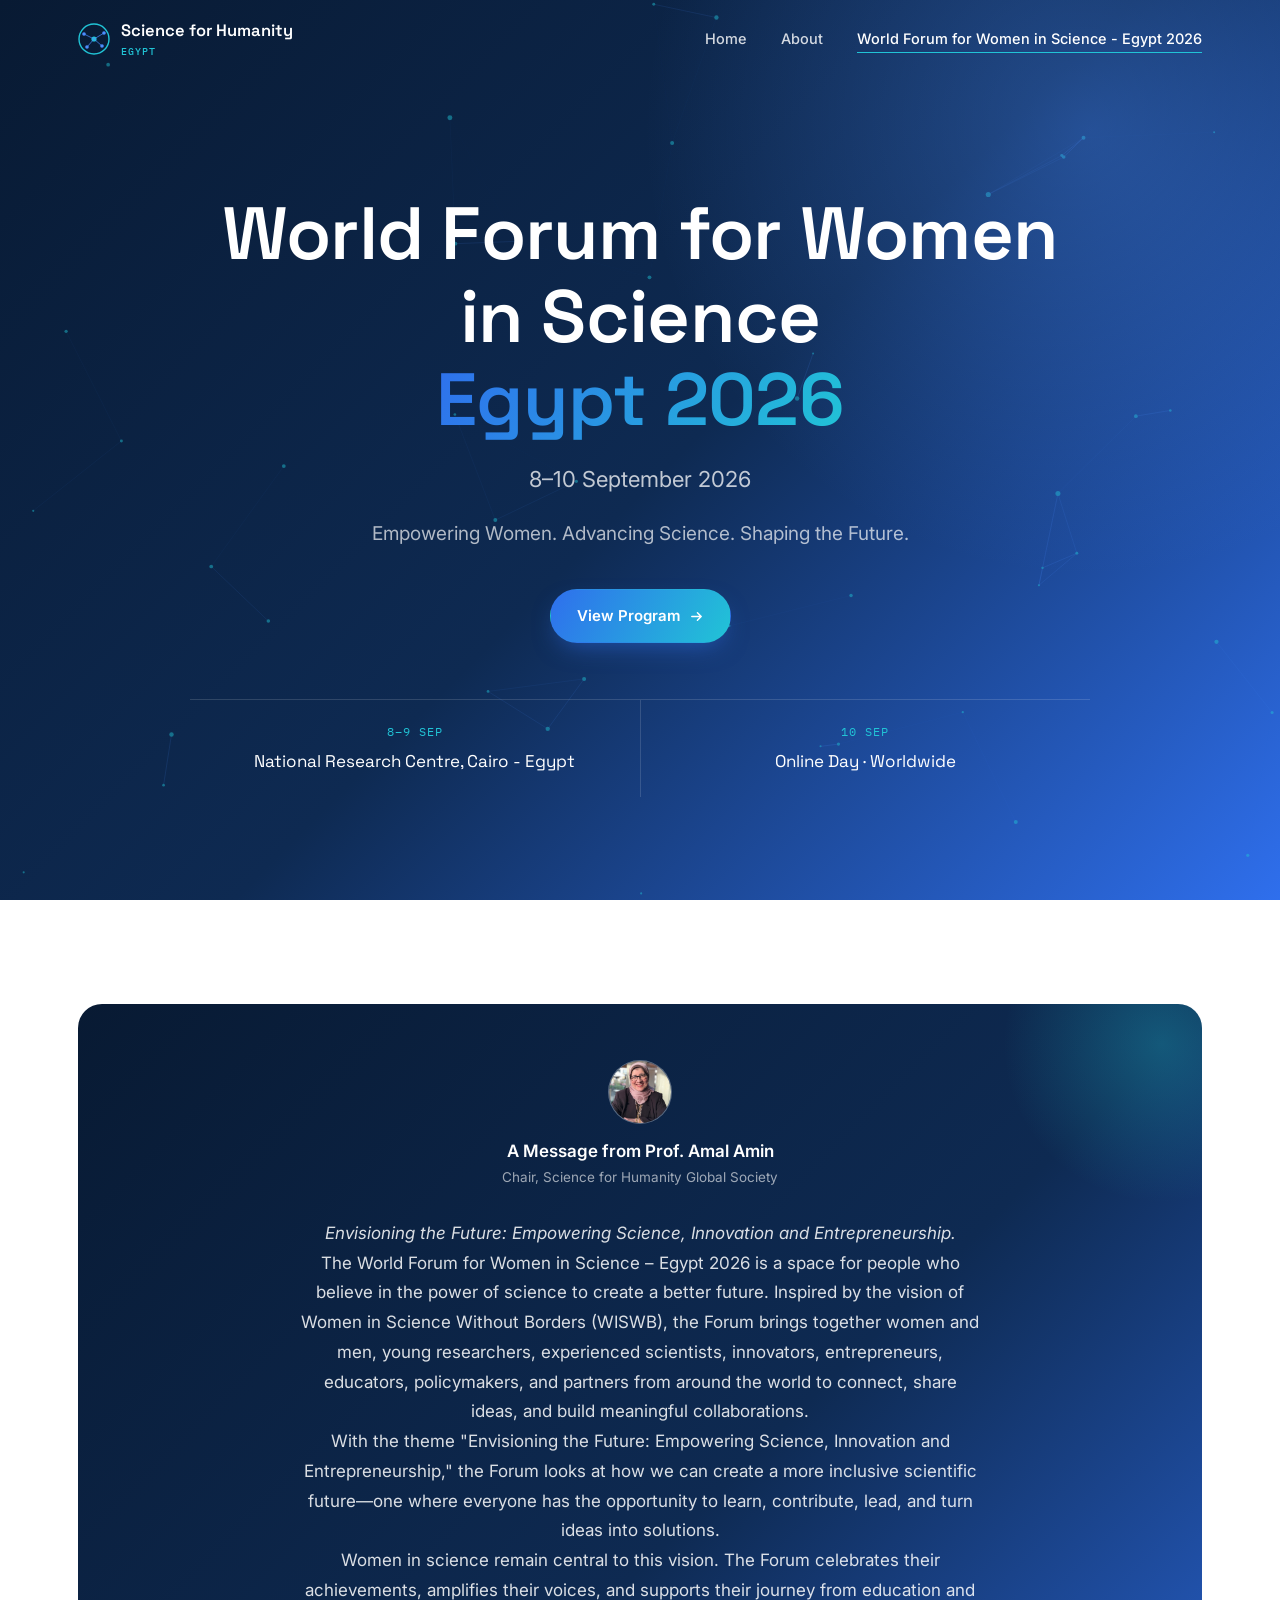
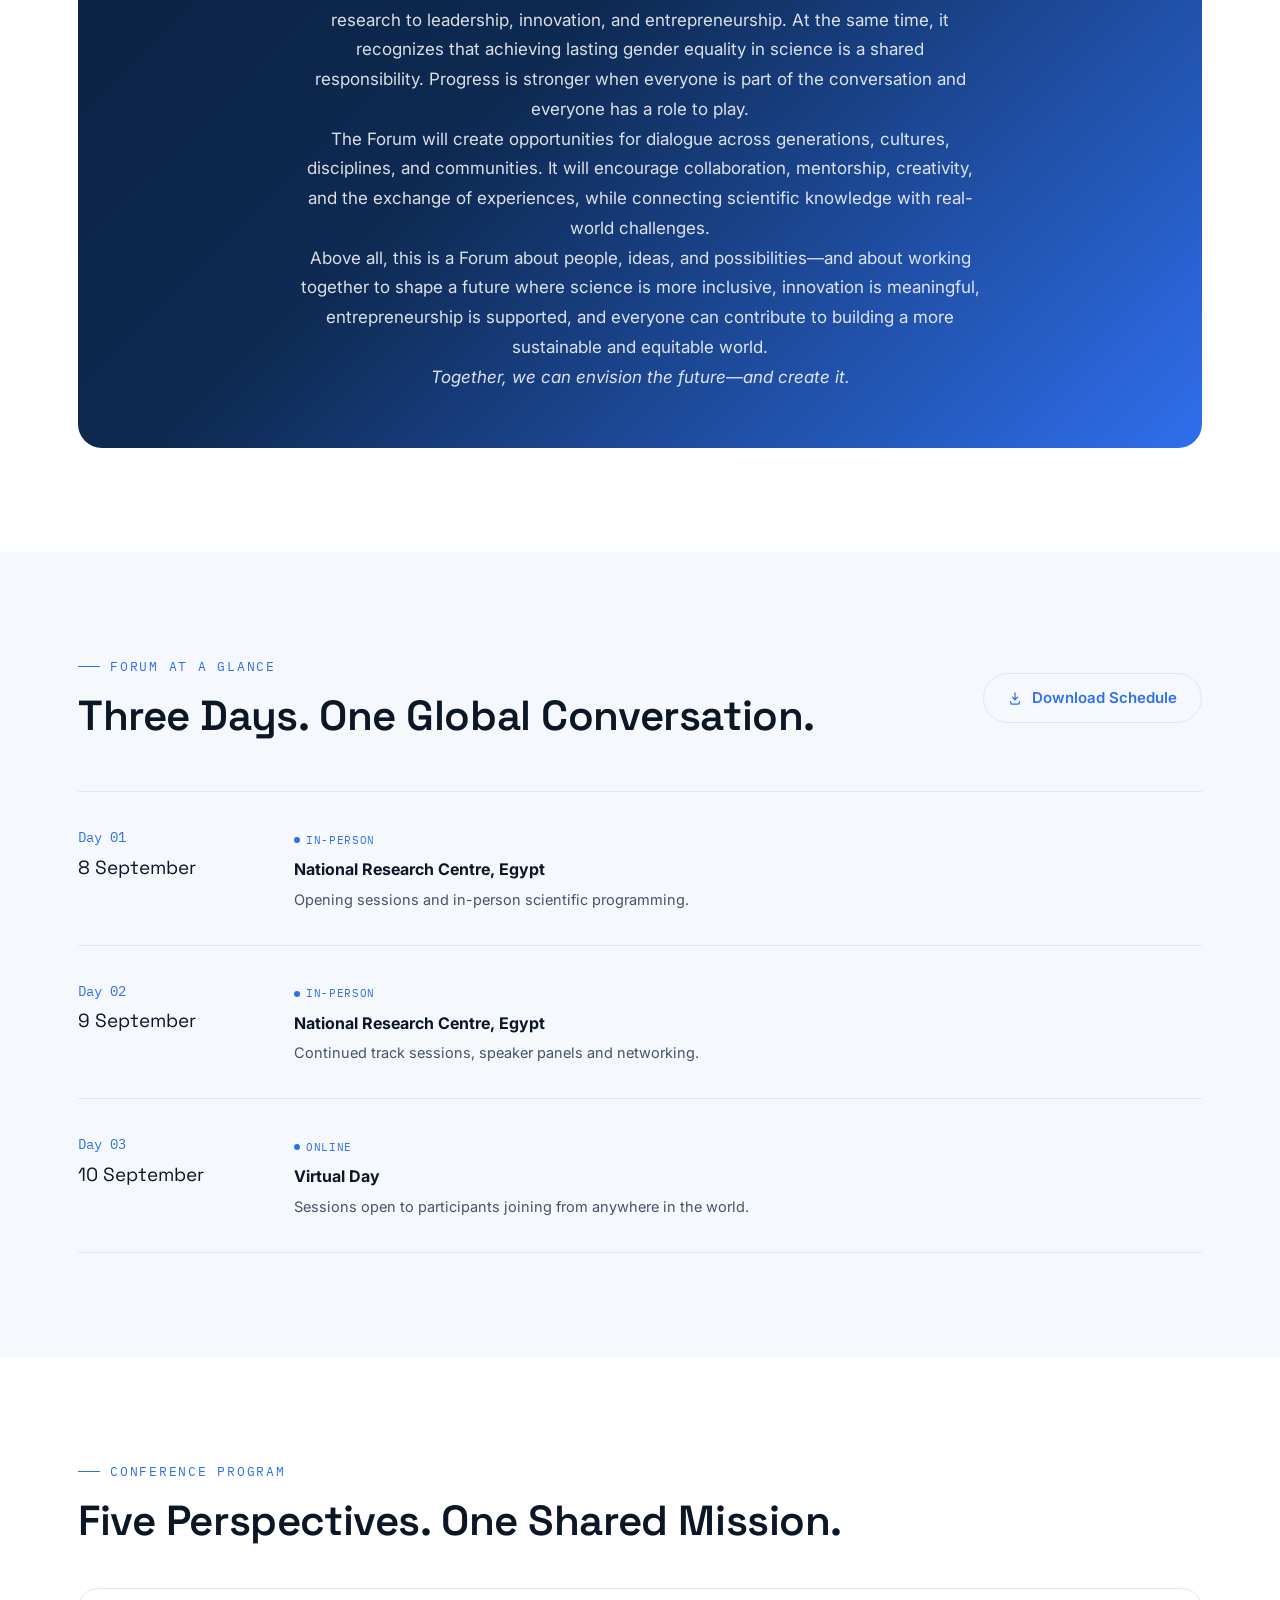
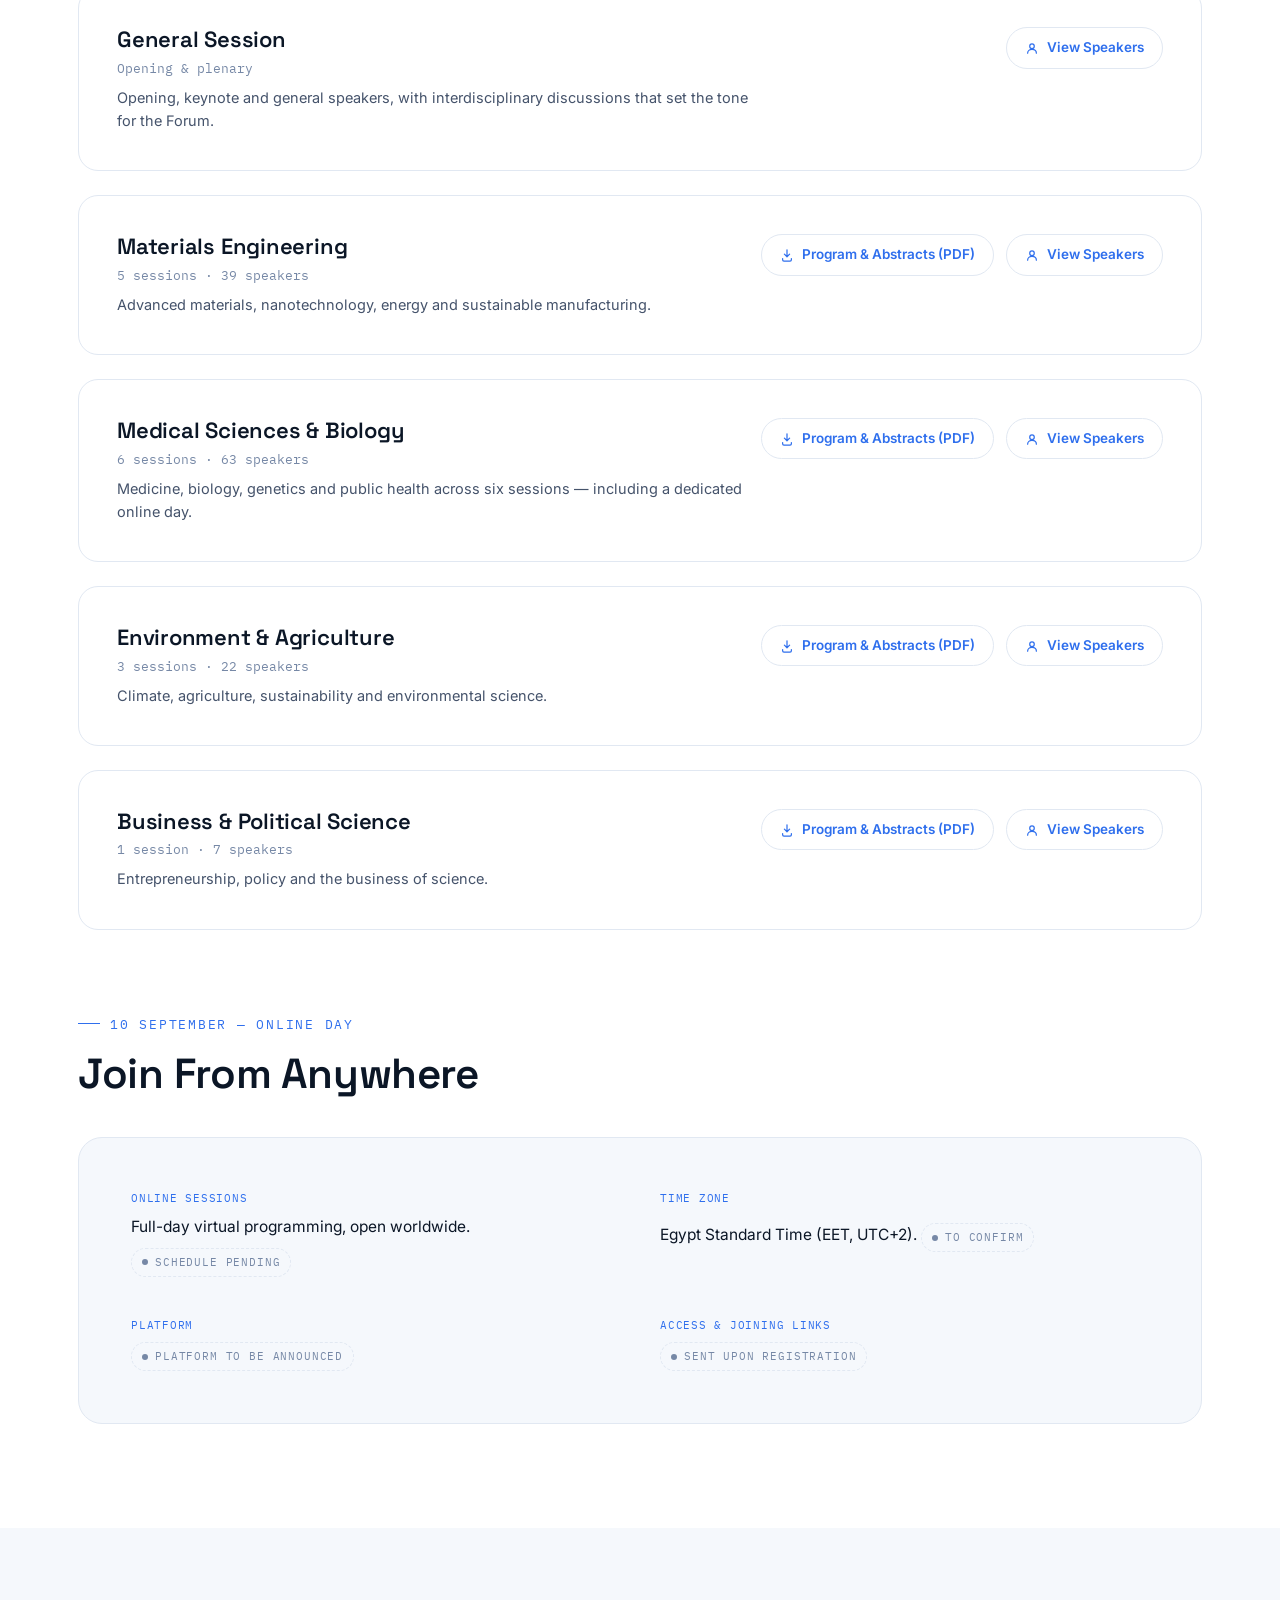
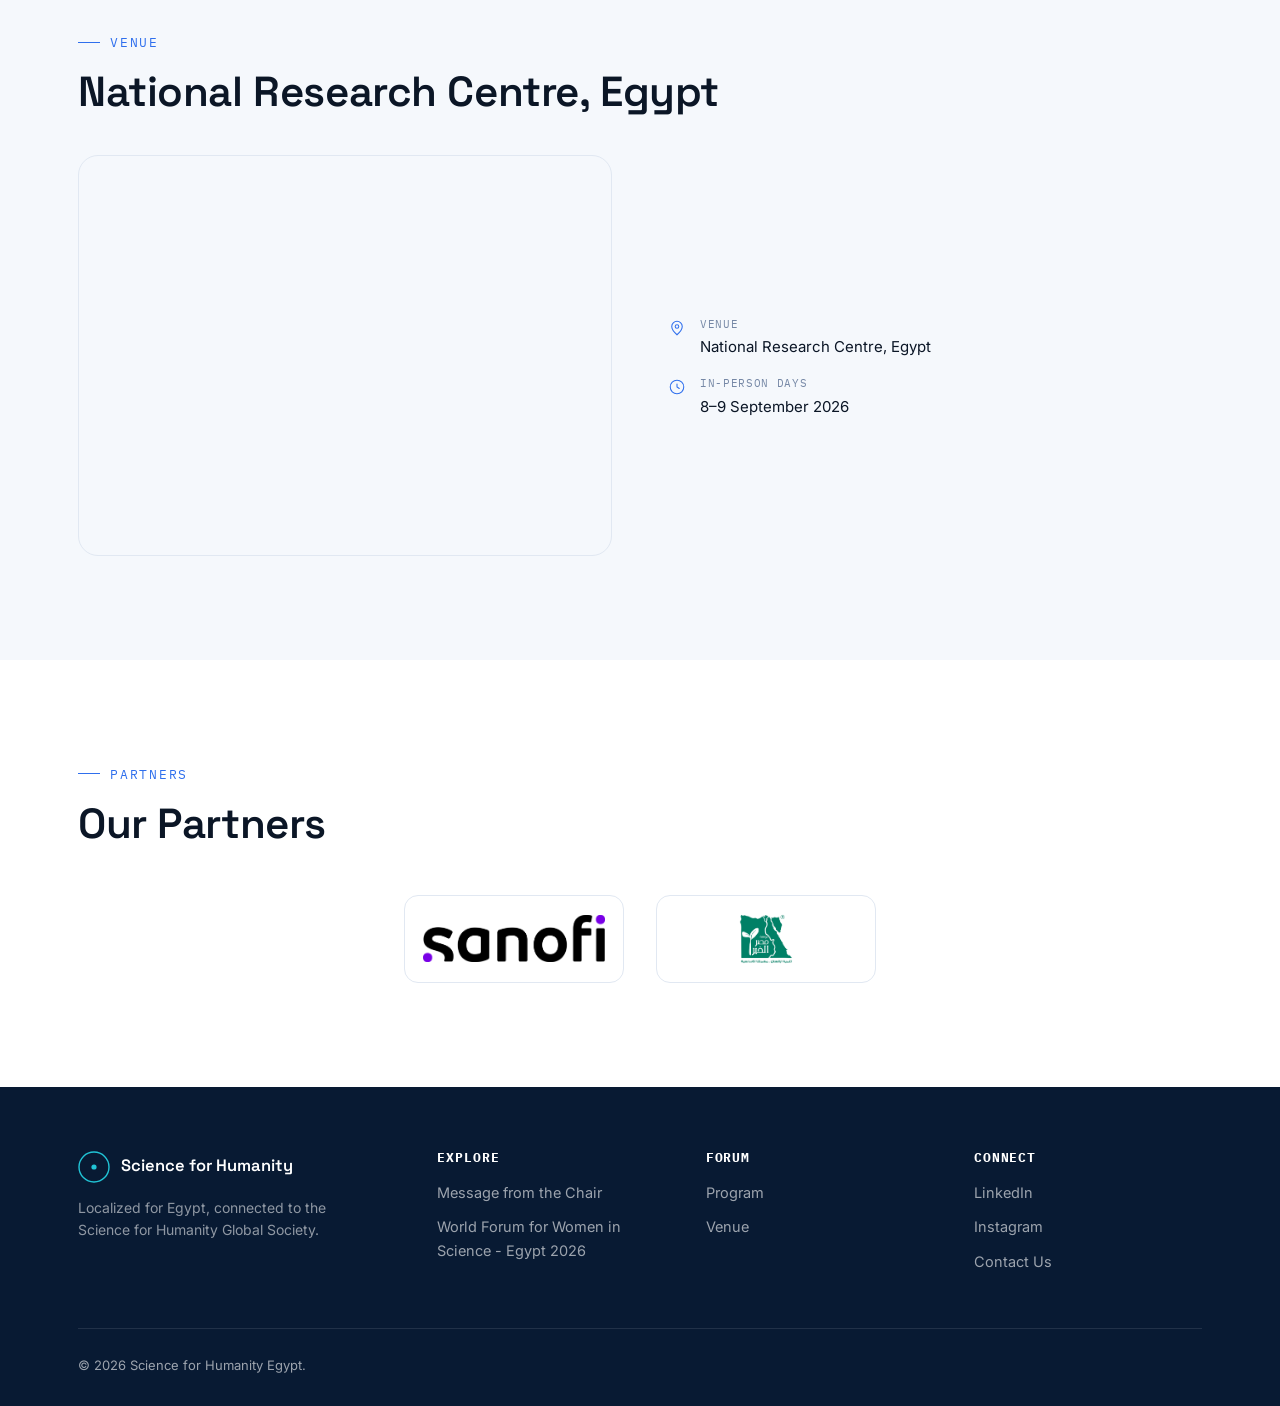
==== forum.html @ c213f049 "Initial commit" ====
<!DOCTYPE html>
<html lang="en">
<head>
<meta charset="UTF-8">
<meta name="viewport" content="width=device-width, initial-scale=1.0">
<title>World Forum for Women in Science  — Egypt 2026 | Science for Humanity</title>
<meta name="description" content="World Forum for Women in Science  — Egypt. Envisioning the Future: Empowering Science, Innovation and Entrepreneurship. 8–10 September 2026, National Research Centre, Egypt.">
<link rel="preconnect" href="https://fonts.googleapis.com">
<link rel="preconnect" href="https://fonts.gstatic.com" crossorigin>
<link href="https://fonts.googleapis.com/css2?family=Space+Grotesk:wght@500;600;700&family=Inter:wght@400;500;600;700&family=IBM+Plex+Mono:wght@400;500&display=swap" rel="stylesheet">
<link rel="stylesheet" href="styles.css">
</head>
<body>

<!-- ============ NAV ============ -->
<nav class="site-nav">
  <div class="wrap">
    <a href="index.html" class="brand">
      <svg class="mark" viewBox="0 0 32 32" fill="none" xmlns="http://www.w3.org/2000/svg">
        <circle cx="16" cy="16" r="15" stroke="#21C4D6" stroke-width="1.4"/>
        <circle cx="16" cy="16" r="2.6" fill="#21C4D6"/>
        <circle cx="6" cy="11" r="1.8" fill="#4C8DFF"/>
        <circle cx="26" cy="10" r="1.8" fill="#4C8DFF"/>
        <circle cx="9" cy="24" r="1.8" fill="#4C8DFF"/>
        <circle cx="24" cy="23" r="1.8" fill="#4C8DFF"/>
        <path d="M16 16L6 11M16 16L26 10M16 16L9 24M16 16L24 23" stroke="#4C8DFF" stroke-width="1" opacity="0.7"/>
      </svg>
      <span>Science for Humanity<span class="sub">Egypt</span></span>
    </a>
    <ul class="nav-links">
      <li><a href="index.html">Home</a></li>
      <li><a href="index.html#message">About</a></li>
      <li><a href="forum.html" class="current">World Forum for Women in Science
        - Egypt 2026</a></li>
    </ul>
    <button class="nav-toggle" aria-label="Toggle menu"><span></span><span></span><span></span></button>
  </div>
</nav>

<!-- ============ FORUM HERO ============ -->
<header class="hero">
  <canvas id="network-canvas"></canvas>
  <div class="glow"></div>
  <div class="wrap hero-inner">
    <h1>World Forum for Women in Science</h1>
    <h1> <span class="accent"> Egypt 2026</span></h1>
    <div class="org"> 8–10 September 2026</div>
    <p class="tagline">Empowering Women. Advancing Science. Shaping the Future.</p>
    <div class="hero-actions">
      <a href="#program" class="btn btn-primary">View Program
        <svg viewBox="0 0 16 16" fill="none"><path d="M3 8h10M9 4l4 4-4 4" stroke="currentColor" stroke-width="1.6" stroke-linecap="round" stroke-linejoin="round"/></svg>
      </a>
    </div>
    <div class="hero-meta">
      <div class="cell"><div class="num">8–9 Sep</div><div class="val">National Research Centre, Cairo - Egypt</div></div>
      <div class="cell"><div class="num">10 Sep</div><div class="val">Online Day · Worldwide</div></div>
    </div>
  </div>
</header>

<!-- ============ MESSAGE FROM PROF. AMAL AMIN ============ -->
<section class="section-pad">
  <div class="wrap">
    <div class="message-panel reveal">
      <div class="message-head">
        <div class="portrait-sm"><img src="assets/leadership/amal-amin.jpg" alt="Prof. Amal Amin"></div>
        <div>
          <div class="name">A Message from Prof. Amal Amin</div>
          <div class="title">Chair, Science for Humanity Global Society</div>
        </div>
      </div>
      <div class="message-body">
        <p><em>Envisioning the Future: Empowering Science, Innovation and Entrepreneurship.</em></p>
        <p>The World Forum for Women in Science – Egypt 2026 is a space for people who believe in the power of science to create a better future. Inspired by the vision of Women in Science Without Borders (WISWB), the Forum brings together women and men, young researchers, experienced scientists, innovators, entrepreneurs, educators, policymakers, and partners from around the world to connect, share ideas, and build meaningful collaborations.</p>
        <p>With the theme "Envisioning the Future: Empowering Science, Innovation and Entrepreneurship," the Forum looks at how we can create a more inclusive scientific future—one where everyone has the opportunity to learn, contribute, lead, and turn ideas into solutions.</p>
        <p>Women in science remain central to this vision. The Forum celebrates their achievements, amplifies their voices, and supports their journey from education and research to leadership, innovation, and entrepreneurship. At the same time, it recognizes that achieving lasting gender equality in science is a shared responsibility. Progress is stronger when everyone is part of the conversation and everyone has a role to play.</p>
        <p>The Forum will create opportunities for dialogue across generations, cultures, disciplines, and communities. It will encourage collaboration, mentorship, creativity, and the exchange of experiences, while connecting scientific knowledge with real-world challenges.</p>
        <p>Above all, this is a Forum about people, ideas, and possibilities—and about working together to shape a future where science is more inclusive, innovation is meaningful, entrepreneurship is supported, and everyone can contribute to building a more sustainable and equitable world.</p>
        <p><em>Together, we can envision the future—and create it.</em></p>
      </div>
    </div>
  </div>
</section>

<!-- ============ FORUM AT A GLANCE ============ -->
<section class="section-pad" style="background:var(--paper);">
  <div class="wrap">
    <div style="display:flex; justify-content:space-between; align-items:center; gap:20px; flex-wrap:wrap;">
      <div>
        <div class="eyebrow reveal">Forum at a Glance</div>
        <h2 class="h2 reveal glance-heading">Three Days. One Global Conversation.</h2>
      </div>
      <a class="pdf-btn reveal" href="assets/programs/world-forum-schedule.pdf" target="_blank" rel="noopener" style="font-size:15px; padding:12px 24px; gap:10px;">
        <svg viewBox="0 0 16 16" fill="none" width="18" height="18"><path d="M8 2v8m0 0L5 7m3 3l3-3M3 12v1.5A1.5 1.5 0 0 0 4.5 15h7a1.5 1.5 0 0 0 1.5-1.5V12" stroke="currentColor" stroke-width="1.4" stroke-linecap="round" stroke-linejoin="round"/></svg>
        Download Schedule
      </a>
    </div>
    <div class="timeline">
      <div class="tl-row reveal">
        <div class="tl-date">Day 01<span>8 September</span></div>
        <div class="tl-body"><div class="tl-mode">In-Person</div><b>National Research Centre, Egypt</b>Opening sessions and in-person scientific programming.</div>
      </div>
      <div class="tl-row reveal">
        <div class="tl-date">Day 02<span>9 September</span></div>
        <div class="tl-body"><div class="tl-mode">In-Person</div><b>National Research Centre, Egypt</b>Continued track sessions, speaker panels and networking.</div>
      </div>
      <div class="tl-row reveal">
        <div class="tl-date">Day 03<span>10 September</span></div>
        <div class="tl-body"><div class="tl-mode">Online</div><b>Virtual Day</b>Sessions open to participants joining from anywhere in the world.</div>
      </div>
    </div>
  </div>
</section>

<!-- ============ CONFERENCE PROGRAM ============ -->
<section id="program" class="section-pad" style="padding-bottom:20px;">
  <div class="wrap">
    <div class="eyebrow reveal">Conference Program</div>
    <h2 class="h2 reveal glance-heading">Five Perspectives. One Shared Mission.</h2>
   
    <div class="track-count-line" style="margin-top:18px; font-family:var(--font-mono); font-size:13px; color:var(--slate-soft); letter-spacing:.05em; text-transform:uppercase;"></div>

    <div class="track-block reveal" id="general-session" style="margin-top:44px;">
      <div class="track-block-head">
        <div>
          <h3>General Session</h3>
          <div class="count">Opening &amp; plenary</div>
        </div>
        <div class="track-block-actions">
          <a class="pdf-btn" href="assets/programs/general-session-speakers.pdf" target="_blank" rel="noopener">
            <svg viewBox="0 0 16 16" fill="none"><circle cx="8" cy="6" r="2.6" stroke="currentColor" stroke-width="1.4"/><path d="M3 14c0-2.8 2.2-4.5 5-4.5s5 1.7 5 4.5" stroke="currentColor" stroke-width="1.4" stroke-linecap="round"/></svg>
            View Speakers
          </a>
        </div>
      </div>
      <p class="track-block-desc">Opening, keynote and general speakers, with interdisciplinary discussions that set the tone for the Forum.</p>
    </div>

    <div id="program-tracks" style="margin-top:24px;"></div>
  </div>
</section>

<!-- ============ ONLINE DAY ============ -->
<section class="section-pad" style="padding-top:40px;">
  <div class="wrap">
    <div class="eyebrow reveal">10 September — Online Day</div>
    <h2 class="h2 reveal" style="margin-bottom:40px;">Join From Anywhere</h2>
    <div class="online-panel reveal">
      <div class="online-item"><div class="l">Online Sessions</div><div class="v">Full-day virtual programming, open worldwide. <span class="badge-pending" style="margin-top:8px;">Schedule pending</span></div></div>
      <div class="online-item"><div class="l">Time Zone</div><div class="v">Egypt Standard Time (EET, UTC+2). <span class="badge-pending" style="margin-top:8px;">To confirm</span></div></div>
      <div class="online-item"><div class="l">Platform</div><div class="v"><span class="badge-pending">Platform to be announced</span></div></div>
      <div class="online-item"><div class="l">Access &amp; Joining Links</div><div class="v"><span class="badge-pending">Sent upon registration</span></div></div>
    </div>
  </div>
</section>

<!-- ============ VENUE ============ -->
<section id="venue" class="section-pad" style="background:var(--paper);">
  <div class="wrap">
    <div class="eyebrow reveal">Venue</div>
    <h2 class="h2 reveal" style="margin-bottom:40px;">National Research Centre, Egypt</h2>
    <div class="venue-grid">
      <div class="venue-map reveal">
        <iframe src="https://www.google.com/maps?q=National+Research+Centre+Egypt&output=embed" loading="lazy" allowfullscreen></iframe>
      </div>
      <div class="reveal">
        <div class="venue-list">
          <div class="item">
            <svg viewBox="0 0 24 24" fill="none"><path d="M12 21s-7-6.2-7-11a7 7 0 1 1 14 0c0 4.8-7 11-7 11Z" stroke="currentColor" stroke-width="1.4"/><circle cx="12" cy="10" r="2.4" stroke="currentColor" stroke-width="1.4"/></svg>
            <div><div class="l">Venue</div><div class="v">National Research Centre, Egypt</div></div>
          </div>
          
          <div class="item">
            <svg viewBox="0 0 24 24" fill="none"><path d="M12 8v4l3 2" stroke="currentColor" stroke-width="1.4" stroke-linecap="round"/><circle cx="12" cy="12" r="9" stroke="currentColor" stroke-width="1.4"/></svg>
            <div><div class="l">In-Person Days</div><div class="v">8–9 September 2026</div></div>
          </div>
        </div>
      </div>
    </div>
  </div>
</section>

<!-- ============ PARTNERS ============ -->
<section class="section-pad">
  <div class="wrap">
    <div class="eyebrow reveal">Partners</div>
    <h2 class="h2 reveal">Our Partners</h2>
    <div class="partners-row">
      <div class="partner-slot has-logo reveal"><img src="assets/partners/sanofi.png" alt="Sanofi"></div>
      <div class="partner-slot has-logo reveal"><img src="assets/partners/misr-el-kheir.png" alt="Misr El Kheir Foundation"></div>
    </div>
  </div>
</section>

<!-- ============ FOOTER ============ -->
<footer>
  <div class="wrap">
    <div class="footer-grid">
      <div class="footer-brand">
        <div class="brand"><svg class="mark" viewBox="0 0 32 32" fill="none"><circle cx="16" cy="16" r="15" stroke="#21C4D6" stroke-width="1.4"/><circle cx="16" cy="16" r="2.6" fill="#21C4D6"/></svg>Science for Humanity</div>
        <p>Localized for Egypt, connected to the Science for Humanity Global Society.</p>
      </div>
      <div>
        <h4>Explore</h4>
        <a href="index.html#message">Message from the Chair</a>
        <a href="forum.html">World Forum for Women in Science - Egypt 2026</a>
      </div>
      <div>
        <h4>Forum</h4>
        <a href="forum.html#program">Program</a>
        <a href="forum.html#venue">Venue</a>
      </div>
      <div>
        <h4>Connect</h4>
        <a href="#">LinkedIn</a>
        <a href="#">Instagram</a>
        <a href="#">Contact Us</a>
      </div>
    </div>
    <div class="footer-bottom">
      <span>© 2026 Science for Humanity Egypt.</span>
      
    </div>
  </div>
</footer>

<script src="program-data.js"></script>
<script src="script.js"></script>
<script>
  const trackOrder = ['materials','medbio','environment','business'];
  const trackDesc = {
    materials: 'Advanced materials, nanotechnology, energy and sustainable manufacturing.',
    medbio: 'Medicine, biology, genetics and public health across six sessions — including a dedicated online day.',
    environment: 'Climate, agriculture, sustainability and environmental science.',
    business: 'Entrepreneurship, policy and the business of science.',
  };

  // TODO: replace with the real per-track speaker PDF once supplied.
  const SPEAKERS_PDF_MAP = {
    materials: 'assets/programs/materials-engineering-speakers.pdf',
    medbio: 'assets/programs/medical-sciences-biology-speakers.pdf',
    environment: 'assets/programs/environment-agriculture-speakers.pdf',
    business: 'assets/programs/business-political-science-speakers.pdf',
  };

  // ---- Conference Program: real sessions grouped by track ----
  const programWrap = document.getElementById('program-tracks');
  programWrap.innerHTML = trackOrder.map(key => {
    const t = PROGRAM_DATA[key];
    const speakersPdf = SPEAKERS_PDF_MAP[key];
    return `
      <div class="track-block reveal" id="${key}">
        <div class="track-block-head">
          <div>
            <h3>${t.label}</h3>
            <div class="count">${t.sessions.length} session${t.sessions.length>1?'s':''} · ${TOTAL_SPEAKERS[key]} speakers</div>
          </div>
          <div class="track-block-actions">
            <a class="pdf-btn" href="${PDF_MAP[key]}" target="_blank" rel="noopener">
              <svg viewBox="0 0 16 16" fill="none"><path d="M8 2v8m0 0L5 7m3 3l3-3M3 12v1.5A1.5 1.5 0 0 0 4.5 15h7a1.5 1.5 0 0 0 1.5-1.5V12" stroke="currentColor" stroke-width="1.4" stroke-linecap="round" stroke-linejoin="round"/></svg>
              Program &amp; Abstracts (PDF)
            </a>
            <a class="pdf-btn${speakersPdf ? '' : ' btn-disabled'}" ${speakersPdf ? `href="${speakersPdf}" target="_blank" rel="noopener"` : 'aria-disabled="true"'}>
              <svg viewBox="0 0 16 16" fill="none"><circle cx="8" cy="6" r="2.6" stroke="currentColor" stroke-width="1.4"/><path d="M3 14c0-2.8 2.2-4.5 5-4.5s5 1.7 5 4.5" stroke="currentColor" stroke-width="1.4" stroke-linecap="round"/></svg>
              View Speakers
            </a>
          </div>
        </div>
        <p class="track-block-desc">${trackDesc[key]}</p>
      </div>`;
  }).join('');

  // ---- Re-run reveal observer on dynamically injected content ----
  // script.js already observed the .reveal elements present at initial load;
  // program tracks and speaker cards are injected after that, so they need
  // to be picked up here or they stay invisible (opacity:0 forever).
  const lateReveals = document.querySelectorAll('.reveal:not(.in)');
  if('IntersectionObserver' in window){
    const io2 = new IntersectionObserver((entries) => {
      entries.forEach(e => {
        if(e.isIntersecting){ e.target.classList.add('in'); io2.unobserve(e.target); }
      });
    }, { threshold:0.12, rootMargin:'0px 0px -40px 0px' });
    lateReveals.forEach(el => io2.observe(el));
  }else{
    lateReveals.forEach(el => el.classList.add('in'));
  }
</script>
</body>
</html>
---- styles.css ----
/* ============================================================
   Science for Humanity — Egypt
   Design tokens
   ============================================================ */
:root{
  --navy-deep:   #081A33;
  --navy:        #0E2A52;
  --navy-soft:   #163a6b;
  --blue:        #2F6FED;
  --blue-bright: #4C8DFF;
  --cyan:        #21C4D6;
  --ink:         #0B1626;
  --slate:       #45536B;
  --slate-soft:  #7688A6;
  --line:        #E1E8F2;
  --paper:       #F5F8FC;
  --white:       #FFFFFF;

  --grad-deep: linear-gradient(135deg, var(--navy-deep) 0%, var(--navy) 52%, var(--blue) 100%);
  --grad-bright: linear-gradient(120deg, var(--blue) 0%, var(--cyan) 100%);

  --font-display: 'Space Grotesk', 'Segoe UI', sans-serif;
  --font-body: 'Inter', 'Segoe UI', sans-serif;
  --font-mono: 'IBM Plex Mono', 'Courier New', monospace;

  --container: 1180px;
  --radius: 14px;
  --radius-sm: 8px;
}

*,*::before,*::after{ box-sizing:border-box; }
html{ scroll-behavior:smooth; }
body{
  margin:0;
  font-family:var(--font-body);
  color:var(--ink);
  background:var(--white);
  -webkit-font-smoothing:antialiased;
  line-height:1.6;
}
img{ max-width:100%; display:block; }
a{ color:inherit; text-decoration:none; }
h1,h2,h3,h4{ font-family:var(--font-display); margin:0; line-height:1.12; letter-spacing:-0.01em; }
p{ margin:0; }
ul{ margin:0; padding:0; list-style:none; }
button{ font-family:inherit; cursor:pointer; }

.wrap{ max-width:var(--container); margin:0 auto; padding:0 28px; }
@media(max-width:640px){ .wrap{ padding:0 20px; } }

.eyebrow{
  font-family:var(--font-mono);
  font-size:12.5px;
  letter-spacing:0.14em;
  text-transform:uppercase;
  color:var(--blue);
  display:flex;
  align-items:center;
  gap:10px;
  margin-bottom:16px;
}
.eyebrow::before{
  content:"";
  width:22px; height:1px;
  background:var(--blue);
  display:inline-block;
}
.eyebrow.on-dark{ color:var(--cyan); }
.eyebrow.on-dark::before{ background:var(--cyan); }

section{ position:relative; }
.section-pad{ padding:104px 0; }
@media(max-width:780px){ .section-pad{ padding:72px 0; } }
.glance-heading{ white-space:nowrap; max-width:none; }
@media(max-width:640px){ .glance-heading{ white-space:normal; max-width:520px; } }

.h2{ font-size:clamp(28px,3.6vw,42px); font-weight:600; color:var(--ink); max-width:720px; }
.h2.center{ margin:0 auto; text-align:center; }
.lede{ font-size:18px; color:var(--slate); max-width:620px; margin-top:18px; }
.lede.center{ margin-left:auto; margin-right:auto; text-align:center; }

/* ---------- buttons ---------- */
.btn{
  display:inline-flex; align-items:center; gap:9px;
  padding:14px 26px;
  border-radius:100px;
  font-weight:600;
  font-size:15px;
  border:1px solid transparent;
  transition:transform .18s ease, box-shadow .18s ease, background .18s ease, color .18s ease, border-color .18s ease;
  white-space:nowrap;
}
.btn svg{ width:15px; height:15px; transition:transform .18s ease; }
.btn:hover svg{ transform:translateX(3px); }
.btn:hover{ transform:translateY(-2px); }

.btn-primary{ background:var(--grad-bright); color:var(--white); box-shadow:0 10px 24px -8px rgba(47,111,237,.55); }
.btn-primary:hover{ box-shadow:0 14px 30px -8px rgba(47,111,237,.7); }

.btn-ghost-dark{ background:rgba(255,255,255,.08); color:var(--white); border-color:rgba(255,255,255,.35); backdrop-filter:blur(6px); }
.btn-ghost-dark:hover{ background:rgba(255,255,255,.16); border-color:rgba(255,255,255,.6); }

.btn-outline{ background:transparent; color:var(--navy); border-color:var(--line); }
.btn-outline:hover{ background:var(--paper); border-color:var(--blue); color:var(--blue); }

.btn-link{ padding:0; border-radius:0; font-weight:600; color:var(--blue); border:0; }
.btn-link::after{ content:"→"; margin-left:7px; transition:margin .18s ease; display:inline-block; }
.btn-link:hover::after{ margin-left:12px; }
.btn-link.on-dark{ color:var(--cyan); }

.btn-disabled{ background:var(--paper); color:var(--slate-soft); border-color:var(--line); cursor:not-allowed; }

/* ---------- pending / editorial badge ---------- */
.badge-pending{
  display:inline-flex; align-items:center; gap:7px;
  font-family:var(--font-mono);
  font-size:10.5px; letter-spacing:.08em; text-transform:uppercase;
  color:var(--slate-soft);
  background:var(--paper);
  border:1px dashed var(--line);
  padding:5px 10px;
  border-radius:100px;
}
.badge-pending::before{ content:""; width:6px; height:6px; border-radius:50%; background:var(--slate-soft); }

/* ============================================================
   NAV
   ============================================================ */
.site-nav{
  position:fixed; top:0; left:0; right:0; z-index:100;
  padding:18px 0;
  transition:background .3s ease, padding .3s ease, box-shadow .3s ease, border-color .3s ease;
  border-bottom:1px solid transparent;
}
.site-nav.solid{
  background:rgba(8,26,51,.86);
  backdrop-filter:blur(14px);
  padding:13px 0;
  border-bottom-color:rgba(255,255,255,.08);
}
.site-nav .wrap{ display:flex; align-items:center; justify-content:space-between; gap:24px; }
.brand{ display:flex; align-items:center; gap:11px; font-family:var(--font-display); color:var(--white); font-weight:600; font-size:16.5px; }
.brand .mark{ width:32px; height:32px; flex:none; }
.brand .sub{ display:block; font-family:var(--font-mono); font-size:10px; letter-spacing:.1em; text-transform:uppercase; color:var(--cyan); font-weight:500; }

.nav-links{ display:flex; align-items:center; gap:34px; }
.nav-links a{
  color:rgba(255,255,255,.82); font-size:14.5px; font-weight:500;
  position:relative; padding:4px 0;
}
.nav-links a::after{ content:""; position:absolute; left:0; bottom:-2px; width:0; height:1.5px; background:var(--cyan); transition:width .2s ease; }
.nav-links a:hover{ color:var(--white); }
.nav-links a:hover::after{ width:100%; }
.nav-links a.current{ color:var(--white); }
.nav-links a.current::after{ width:100%; }

.nav-cta{ display:flex; align-items:center; gap:16px; }
.nav-cta .btn{ padding:11px 22px; font-size:13.5px; }
.nav-toggle{ display:none; background:none; border:0; padding:6px; }
.nav-toggle span{ display:block; width:22px; height:2px; background:var(--white); margin:5px 0; border-radius:2px; }

@media(max-width:920px){
  .nav-links{
    position:fixed; inset:64px 0 0 0; background:var(--navy-deep);
    flex-direction:column; justify-content:flex-start; align-items:flex-start;
    padding:36px 28px; gap:22px; transform:translateX(100%); transition:transform .3s ease;
  }
  .nav-links.open{ transform:translateX(0); }
  .nav-links a{ font-size:19px; }
  .nav-cta{ display:none; }
  .nav-toggle{ display:block; }
}

/* ============================================================
   HERO (network canvas)
   ============================================================ */
.hero{
  position:relative;
  min-height:100vh;
  display:flex; align-items:center;
  background:var(--grad-deep);
  overflow:hidden;
  padding-top:110px;
  color:var(--white);
}
.hero canvas{ position:absolute; inset:0; width:100%; height:100%; opacity:.55; }
.hero .glow{
  position:absolute; width:900px; height:900px; border-radius:50%;
  background:radial-gradient(circle, rgba(76,141,255,.35), transparent 70%);
  top:-320px; right:-260px; pointer-events:none;
}
.hero-inner{ position:relative; z-index:2; padding:70px 0 90px; text-align:center; display:flex; flex-direction:column; align-items:center; }
.hero-kicker{
  font-family:var(--font-mono); font-size:13px; letter-spacing:.16em; text-transform:uppercase;
  color:var(--cyan); margin-bottom:22px; display:flex; align-items:center; justify-content:center; gap:10px;
}
.hero-kicker::before{ content:""; width:8px; height:8px; border-radius:50%; background:var(--cyan); box-shadow:0 0 0 5px rgba(33,196,214,.2); }
.hero h1{
  font-size:clamp(40px,6.4vw,74px);
  font-weight:600;
  max-width:900px;
}
.hero h1 .accent{
  background:var(--grad-bright);
  -webkit-background-clip:text; background-clip:text; color:transparent;
}
.hero .org{ font-size:clamp(17px,2vw,22px); color:rgba(255,255,255,.75); margin-top:20px; font-weight:400; }
.hero .slogan{ font-size:clamp(14px,1.3vw,16px); color:var(--accent,#21C4D6); margin-top:8px; font-weight:600; letter-spacing:.03em; text-transform:uppercase; }
.hero p.tagline{ font-size:clamp(16px,1.6vw,19px); color:rgba(255,255,255,.68); max-width:560px; margin-top:22px; }
.hero-actions{ display:flex; gap:16px; margin-top:40px; flex-wrap:wrap; justify-content:center; }

.hero-meta{
  position:relative; z-index:2;
  display:flex; gap:0; border-top:1px solid rgba(255,255,255,.14);
  flex-wrap:wrap; justify-content:center; text-align:center;
  margin-top:56px; width:100%; max-width:900px;
}
.hero-meta .cell{ flex:1; min-width:180px; padding:22px 20px; border-right:1px solid rgba(255,255,255,.14); }
.hero-meta .cell:last-child{ border-right:0; }
.hero-meta .cell .num{ font-family:var(--font-mono); font-size:12px; color:var(--cyan); letter-spacing:.08em; text-transform:uppercase; }
.hero-meta .cell .val{ font-family:var(--font-display); font-size:17px; margin-top:6px; color:var(--white); }

/* ============================================================
   WHO WE ARE / TEXT SECTIONS
   ============================================================ */
.split{ display:grid; grid-template-columns:0.85fr 1.15fr; gap:64px; align-items:start; }
@media(max-width:900px){ .split{ grid-template-columns:1fr; gap:36px; } }

.prose{ color:var(--slate); font-size:16.5px; }
.prose p{ margin-bottom:18px; }
.prose p:last-child{ margin-bottom:0; }
.prose strong{ color:var(--ink); }

.pull-quote{
  font-family:var(--font-display);
  font-size:22px;
  color:var(--navy);
  border-left:3px solid var(--blue);
  padding-left:22px;
  margin:26px 0;
  font-weight:500;
}

/* ============================================================
   GLOBAL CONNECTION
   ============================================================ */
.connection{
  background:var(--navy-deep);
  color:var(--white);
  overflow:hidden;
}
.connection-grid{ display:grid; grid-template-columns:1fr 1fr; gap:60px; align-items:center; }
@media(max-width:900px){ .connection-grid{ grid-template-columns:1fr; } }
.connection h2{ color:var(--white); }
.connection .lede-dark{ color:rgba(255,255,255,.65); font-size:17px; margin-top:18px; max-width:480px; }
.slogan-line{
  margin-top:32px;
  font-family:var(--font-mono);
  font-size:14px; letter-spacing:.08em; text-transform:uppercase; color:var(--cyan);
}
.slogan-line span{ display:block; font-family:var(--font-display); text-transform:none; letter-spacing:0; color:var(--white); font-size:22px; margin-top:6px; }

.globe-wrap{ position:relative; }
.globe-wrap svg{ width:100%; height:auto; }

/* ============================================================
   LEADERSHIP
   ============================================================ */
.leader-card{
  display:grid; grid-template-columns:280px 1fr; gap:52px; align-items:start;
  background:var(--paper);
  border:1px solid var(--line);
  border-radius:24px;
  padding:52px;
}
@media(max-width:800px){ .leader-card{ grid-template-columns:1fr; padding:32px; gap:28px; } }
.portrait{
  width:100%; aspect-ratio:1/1; border-radius:20px;
  background:var(--grad-deep);
  display:flex; align-items:center; justify-content:center;
  position:relative; overflow:hidden;
}
.portrait .initials{ font-family:var(--font-display); font-size:64px; color:rgba(255,255,255,.92); font-weight:600; z-index:2; }
.portrait img{ width:100%; height:100%; object-fit:cover; position:relative; z-index:1; }
.portrait::after{ content:""; position:absolute; inset:0; background:
  radial-gradient(circle at 30% 20%, rgba(33,196,214,.45), transparent 55%);
  z-index:2; pointer-events:none; opacity:.35;
}
.leader-name{ font-size:28px; font-weight:600; color:var(--ink); }
.leader-title{ color:var(--blue); font-weight:600; margin-top:6px; font-size:15px; }
.leader-loc{ color:var(--slate-soft); font-size:13.5px; font-family:var(--font-mono); letter-spacing:.05em; text-transform:uppercase; margin-top:4px; }
.leader-bio{ color:var(--slate); margin-top:20px; font-size:15.5px; }
.leader-quote{ font-family:var(--font-display); font-size:19px; color:var(--navy); margin-top:22px; line-height:1.4; }
.leader-quote::before{ content:"“"; color:var(--blue); }
.leader-quote::after{ content:"”"; color:var(--blue); }

/* ---- official message panel ---- */
.message-panel{
  background:var(--grad-deep);
  border-radius:24px;
  padding:56px;
  color:var(--white);
  position:relative;
  overflow:hidden;
}
@media(max-width:700px){ .message-panel{ padding:34px 26px; } }
.message-panel::before{
  content:""; position:absolute; top:-120px; right:-120px; width:320px; height:320px; border-radius:50%;
  background:radial-gradient(circle, rgba(33,196,214,.3), transparent 70%);
}
.message-head{ display:flex; flex-direction:column; align-items:center; gap:14px; margin-bottom:30px; position:relative; z-index:2; text-align:center; }
.message-head .portrait-sm{
  width:64px; height:64px; border-radius:50%; background:rgba(255,255,255,.1);
  display:flex; align-items:center; justify-content:center; font-family:var(--font-display); font-weight:600; font-size:22px;
  border:1px solid rgba(255,255,255,.25);
  overflow:hidden;
}
.message-head .portrait-sm img{ width:100%; height:100%; object-fit:cover; }
.message-head .name{ font-weight:600; font-size:17px; }
.message-head .title{ color:rgba(255,255,255,.6); font-size:13.5px; margin-top:2px; }
.message-body{ font-size:17px; line-height:1.75; color:rgba(255,255,255,.85); position:relative; z-index:2; max-width:680px; margin:0 auto; text-align:center; }
.message-body .placeholder-note{ color:rgba(255,255,255,.5); font-style:italic; font-size:14.5px; }

/* ============================================================
   FEATURED EVENT / FORUM HERO BAND
   ============================================================ */
.event-band{
  background:var(--white);
  border:1px solid var(--line);
  border-radius:24px;
  padding:0;
  overflow:hidden;
  display:grid; grid-template-columns:1.1fr 0.9fr;
}
@media(max-width:860px){ .event-band{ grid-template-columns:1fr; } }
.event-band .info{ padding:56px; }
@media(max-width:700px){ .event-band .info{ padding:34px 26px; } }
.event-dates{
  background:var(--grad-deep); color:var(--white); padding:56px 44px;
  display:flex; flex-direction:column; justify-content:center; gap:26px;
}
.date-row{ display:flex; gap:16px; align-items:flex-start; }
.date-row .d{ font-family:var(--font-mono); font-size:13px; color:var(--cyan); min-width:104px; letter-spacing:.03em; }
.date-row .t{ font-size:15px; color:rgba(255,255,255,.85); }
.date-row .t b{ display:block; color:var(--white); font-size:15.5px; margin-bottom:2px; }
.event-actions{ display:flex; gap:14px; margin-top:30px; flex-wrap:wrap; }

/* ============================================================
   TRACK CARDS
   ============================================================ */
.tracks-grid{ display:grid; grid-template-columns:repeat(5,1fr); gap:18px; margin-top:52px; }
@media(max-width:980px){ .tracks-grid{ grid-template-columns:repeat(2,1fr); } }
@media(max-width:560px){ .tracks-grid{ grid-template-columns:1fr; } }
.track-card{
  border:1px solid var(--line); border-radius:18px; padding:28px 22px;
  transition:border-color .2s ease, transform .2s ease, box-shadow .2s ease;
  display:flex; flex-direction:column; gap:34px; min-height:200px;
}
.track-card:hover{ border-color:var(--blue); transform:translateY(-4px); box-shadow:0 20px 34px -20px rgba(15,42,82,.3); }
.track-card .tag{ font-family:var(--font-mono); font-size:11px; color:var(--blue); letter-spacing:.08em; }
.track-card h3{ font-size:17.5px; font-weight:600; color:var(--ink); }
.track-card .go{ margin-top:auto; font-size:13.5px; font-weight:600; color:var(--blue); }
.track-card .go::after{ content:"→"; margin-left:6px; }
.track-card p.desc{ color:var(--slate); font-size:14px; margin-top:-20px; }

/* ============================================================
   SPEAKERS
   ============================================================ */
.speakers-grid{ display:grid; grid-template-columns:repeat(4,1fr); gap:22px; margin-top:52px; }
@media(max-width:980px){ .speakers-grid{ grid-template-columns:repeat(2,1fr); } }
@media(max-width:560px){ .speakers-grid{ grid-template-columns:1fr; } }
.speaker-card{
  border:1px solid var(--line); border-radius:18px; overflow:hidden;
  transition:transform .2s ease, box-shadow .2s ease;
}
.speaker-card:hover{ transform:translateY(-4px); box-shadow:0 20px 34px -20px rgba(15,42,82,.3); }
.speaker-photo{
  aspect-ratio:4/5; background:linear-gradient(150deg,var(--navy) 0%, var(--navy-soft) 60%, var(--blue) 130%);
  display:flex; align-items:center; justify-content:center; position:relative;
}
.speaker-photo svg{ width:46px; height:46px; opacity:.55; }
.speaker-photo .pending-chip{ position:absolute; top:12px; right:12px; }
.speaker-body{ padding:18px 18px 22px; }
.speaker-body .sname{ font-weight:600; font-size:15.5px; color:var(--ink); }
.speaker-body .srole{ font-size:13px; color:var(--slate); margin-top:5px; }
.speaker-body .sorg{ font-size:12.5px; color:var(--slate-soft); margin-top:2px; }
.speaker-body .stag{ display:inline-block; margin-top:12px; font-family:var(--font-mono); font-size:10.5px; letter-spacing:.06em; text-transform:uppercase; color:var(--blue); background:rgba(47,111,237,.08); padding:4px 9px; border-radius:100px; }

.section-cta{ text-align:center; margin-top:52px; }
.speaker-track-heading{ font-size:20px; font-weight:600; color:var(--ink); margin-bottom:24px; }
.speaker-body{ display:flex; flex-direction:column; gap:12px; }
.speaker-learn-btn{ align-self:flex-start; font-size:12.5px; padding:8px 16px; margin-top:4px; }

/* ---------- real speaker photo (object-fit cover) ---------- */
.speaker-photo.has-photo{ background:var(--paper); }
.speaker-photo.has-photo img{ width:100%; height:100%; object-fit:cover; object-position:top center; }
.speaker-body .schair{ display:inline-block; margin-top:12px; margin-right:6px; font-family:var(--font-mono); font-size:10px; letter-spacing:.06em; text-transform:uppercase; color:var(--slate-soft); background:var(--paper); padding:3px 8px; border-radius:100px; border:1px solid var(--line); }

/* ---------- track program block (real sessions) ---------- */
.track-block{ border:1px solid var(--line); border-radius:20px; padding:38px; margin-bottom:24px; }
@media(max-width:700px){ .track-block{ padding:26px 20px; } }
.track-block-head{ display:flex; justify-content:space-between; align-items:flex-start; gap:20px; flex-wrap:wrap; margin-bottom:8px; }
.track-block-head h3{ font-size:22px; font-weight:600; color:var(--ink); }
.track-block-head .count{ font-family:var(--font-mono); font-size:12.5px; color:var(--slate-soft); margin-top:6px; }
.track-block-desc{ color:var(--slate); font-size:14.5px; max-width:640px; margin-top:6px; }
.session-rows{ margin-top:26px; display:flex; flex-direction:column; gap:0; }
.session-row{ display:grid; grid-template-columns:140px 1fr auto; gap:22px; align-items:center; padding:18px 0; border-top:1px solid var(--line); }
@media(max-width:680px){ .session-row{ grid-template-columns:1fr; gap:8px; } }
.track-block-actions{ display:flex; gap:12px; flex-wrap:wrap; }
.track-block-actions .pdf-btn.btn-disabled{ pointer-events:none; opacity:.55; }
.session-row .swhen{ font-family:var(--font-mono); font-size:12px; color:var(--blue); }
.session-row .schairwrap{ display:flex; align-items:center; gap:12px; }
.session-row .savatar{ width:42px; height:42px; border-radius:50%; overflow:hidden; flex:none; background:var(--paper); border:1px solid var(--line); }
.session-row .savatar img{ width:100%; height:100%; object-fit:cover; object-position:top center; }
.session-row .sname{ font-size:14.5px; font-weight:600; color:var(--ink); }
.session-row .saffil{ font-size:12.5px; color:var(--slate-soft); margin-top:2px; }
.session-row .slabel{ font-family:var(--font-mono); font-size:11px; color:var(--slate-soft); text-transform:uppercase; letter-spacing:.05em; }

.pdf-btn{
  display:inline-flex; align-items:center; gap:8px;
  font-size:13.5px; font-weight:600; color:var(--blue);
  border:1px solid var(--line); border-radius:100px; padding:9px 18px;
  transition:border-color .18s ease, background .18s ease;
}
.pdf-btn:hover{ border-color:var(--blue); background:rgba(47,111,237,.06); }
.pdf-btn svg{ width:14px; height:14px; }

/* ============================================================
   TIMELINE (forum at a glance / online day)
   ============================================================ */
.timeline{ margin-top:52px; border-top:1px solid var(--line); }
.tl-row{ display:grid; grid-template-columns:180px 1fr; gap:36px; padding:34px 0; border-bottom:1px solid var(--line); }
@media(max-width:640px){ .tl-row{ grid-template-columns:1fr; gap:10px; } }
.tl-row .tl-date{ font-family:var(--font-mono); font-size:14px; color:var(--blue); }
.tl-row .tl-date span{ display:block; font-family:var(--font-display); color:var(--ink); font-size:19px; margin-top:4px; }
.tl-row .tl-body b{ display:block; font-size:16px; color:var(--ink); margin-bottom:5px; }
.tl-row .tl-body{ color:var(--slate); font-size:14.5px; }
.tl-mode{ display:inline-flex; align-items:center; gap:6px; font-family:var(--font-mono); font-size:11px; text-transform:uppercase; letter-spacing:.06em; color:var(--cyan-dark, var(--blue)); margin-bottom:8px; }
.tl-mode::before{ content:""; width:6px; height:6px; border-radius:50%; background:currentColor; }

/* ============================================================
   PROGRAM SESSIONS (forum page)
   ============================================================ */
.program-list{ margin-top:52px; display:flex; flex-direction:column; gap:2px; }
.program-item{
  display:grid; grid-template-columns:64px 1fr; gap:28px;
  padding:34px 0; border-bottom:1px solid var(--line);
}
.program-item:first-child{ border-top:1px solid var(--line); }
@media(max-width:640px){ .program-item{ grid-template-columns:1fr; gap:10px; } }
.program-item .pnum{ font-family:var(--font-mono); color:var(--slate-soft); font-size:14px; }
.program-item h3{ font-size:20px; font-weight:600; color:var(--ink); }
.program-item p{ color:var(--slate); margin-top:10px; font-size:15px; max-width:640px; }

/* ============================================================
   VENUE / PARTNERS / ONLINE
   ============================================================ */
.venue-grid{ display:grid; grid-template-columns:1fr 1fr; gap:56px; align-items:center; }
@media(max-width:860px){ .venue-grid{ grid-template-columns:1fr; } }
.venue-map{ border-radius:20px; overflow:hidden; border:1px solid var(--line); aspect-ratio:4/3; }
.venue-map iframe{ width:100%; height:100%; border:0; filter:grayscale(.15); }
.venue-list{ margin-top:24px; display:flex; flex-direction:column; gap:16px; }
.venue-list .item{ display:flex; gap:14px; align-items:flex-start; }
.venue-list .item svg{ width:18px; height:18px; color:var(--blue); flex:none; margin-top:3px; }
.venue-list .item .l{ font-family:var(--font-mono); font-size:11px; text-transform:uppercase; letter-spacing:.06em; color:var(--slate-soft); }
.venue-list .item .v{ font-size:15px; color:var(--ink); margin-top:2px; }

.online-panel{
  background:var(--paper); border:1px solid var(--line); border-radius:24px; padding:52px;
  display:grid; grid-template-columns:1fr 1fr; gap:40px;
}
@media(max-width:700px){ .online-panel{ grid-template-columns:1fr; padding:32px 24px; } }
.online-item .l{ font-family:var(--font-mono); font-size:11px; text-transform:uppercase; letter-spacing:.07em; color:var(--blue); }
.online-item .v{ font-size:15.5px; color:var(--ink); margin-top:8px; }

.partners-row{
  margin-top:48px; display:flex; justify-content:center; align-items:center; gap:32px; flex-wrap:wrap;
}
.partner-slot{
  border:1px dashed var(--line); border-radius:14px; height:88px; width:220px;
  display:flex; align-items:center; justify-content:center;
  font-family:var(--font-mono); font-size:11px; color:var(--slate-soft); text-transform:uppercase; letter-spacing:.05em;
}
.partner-slot.has-logo{
  border:1px solid var(--line); background:var(--white); padding:14px 18px;
}
.partner-slot.has-logo img{ max-width:100%; max-height:100%; object-fit:contain; }

/* ============================================================
   REGISTRATION CTA
   ============================================================ */
.register-cta{
  background:var(--grad-deep); color:var(--white); border-radius:28px; padding:70px 56px;
  text-align:center; position:relative; overflow:hidden;
}
@media(max-width:700px){ .register-cta{ padding:48px 26px; } }
.register-cta::before{
  content:""; position:absolute; inset:0;
  background:radial-gradient(circle at 20% 20%, rgba(33,196,214,.28), transparent 55%), radial-gradient(circle at 85% 80%, rgba(76,141,255,.28), transparent 55%);
}
.register-cta > *{ position:relative; z-index:2; }
.register-cta h2{ color:var(--white); }
.register-cta .lede{ color:rgba(255,255,255,.68); }
.register-meta{ font-family:var(--font-mono); font-size:13px; color:var(--cyan); margin-top:18px; letter-spacing:.05em; }
.register-actions{ margin-top:34px; display:flex; gap:16px; justify-content:center; flex-wrap:wrap; }

/* ============================================================
   FOOTER
   ============================================================ */
footer{ background:var(--navy-deep); color:rgba(255,255,255,.6); padding:64px 0 30px; }
.footer-grid{ display:grid; grid-template-columns:1.4fr 1fr 1fr 1fr; gap:40px; padding-bottom:44px; border-bottom:1px solid rgba(255,255,255,.1); }
@media(max-width:780px){ .footer-grid{ grid-template-columns:1fr 1fr; } }
.footer-grid h4{ color:var(--white); font-size:13px; font-family:var(--font-mono); letter-spacing:.07em; text-transform:uppercase; margin-bottom:16px; }
.footer-grid a{ display:block; font-size:14.5px; color:rgba(255,255,255,.6); margin-bottom:11px; transition:color .15s ease; }
.footer-grid a:hover{ color:var(--cyan); }
.footer-brand p{ color:rgba(255,255,255,.55); font-size:14px; max-width:280px; margin-top:14px; }
.footer-bottom{ display:flex; justify-content:space-between; align-items:center; padding-top:26px; font-size:13px; flex-wrap:wrap; gap:12px; }

/* ============================================================
   REVEAL ANIMATION
   ============================================================ */
.reveal{ opacity:0; transform:translateY(22px); transition:opacity .7s ease, transform .7s ease; }
.reveal.in{ opacity:1; transform:translateY(0); }

@media (prefers-reduced-motion: reduce){
  html{ scroll-behavior:auto; }
  .reveal{ opacity:1; transform:none; transition:none; }
  .btn:hover{ transform:none; }
}
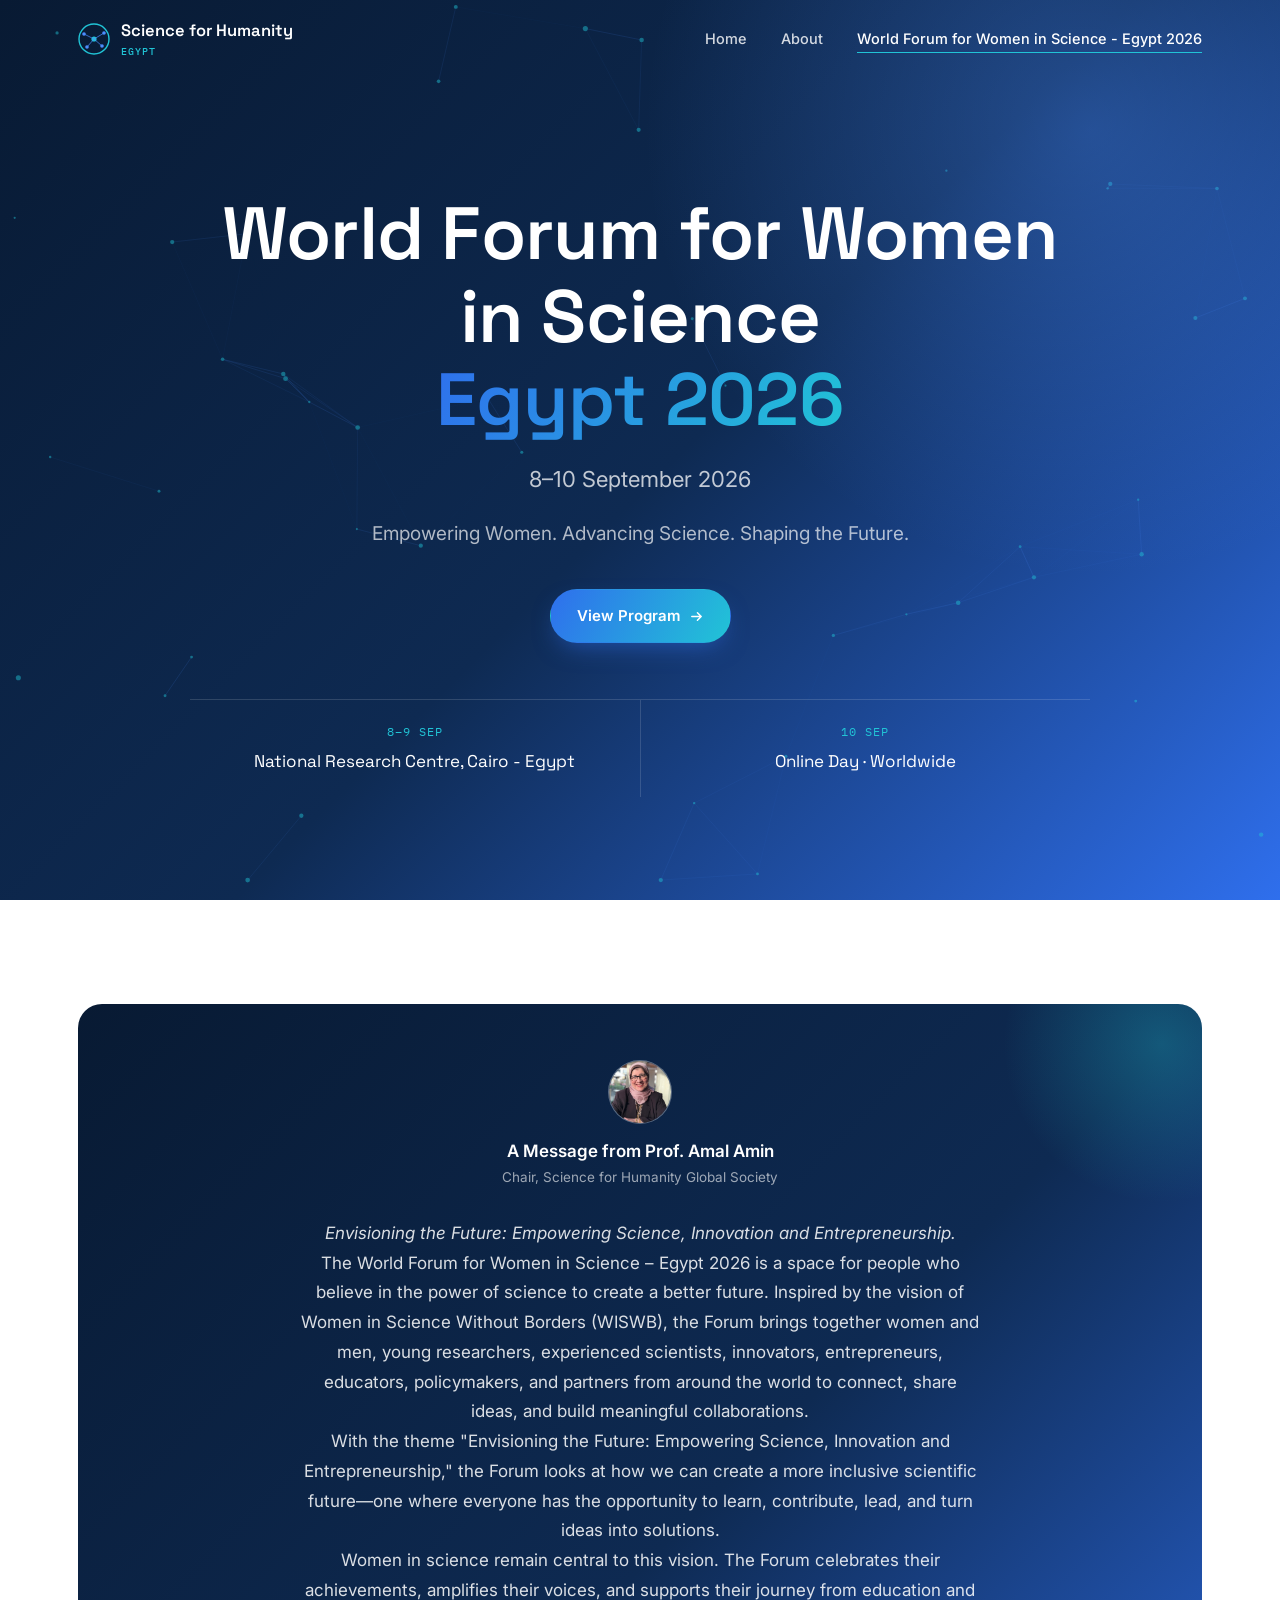
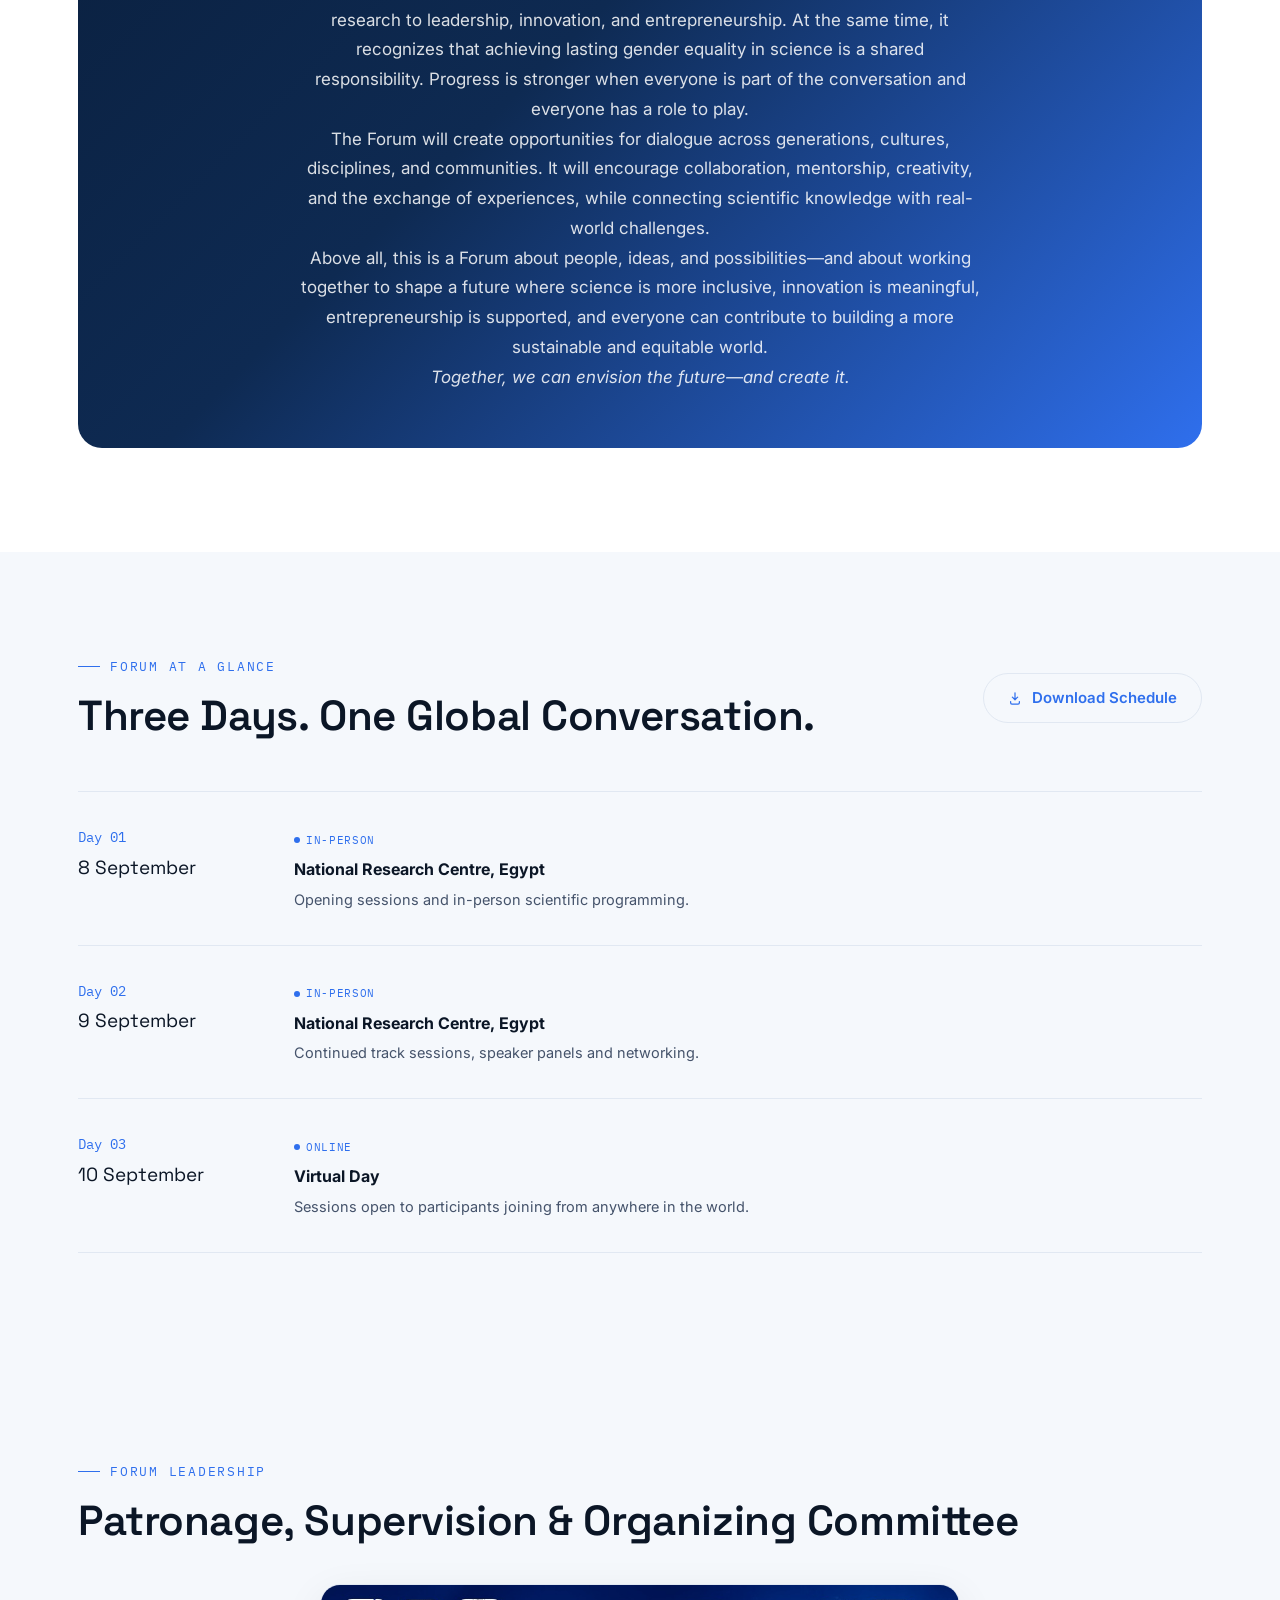
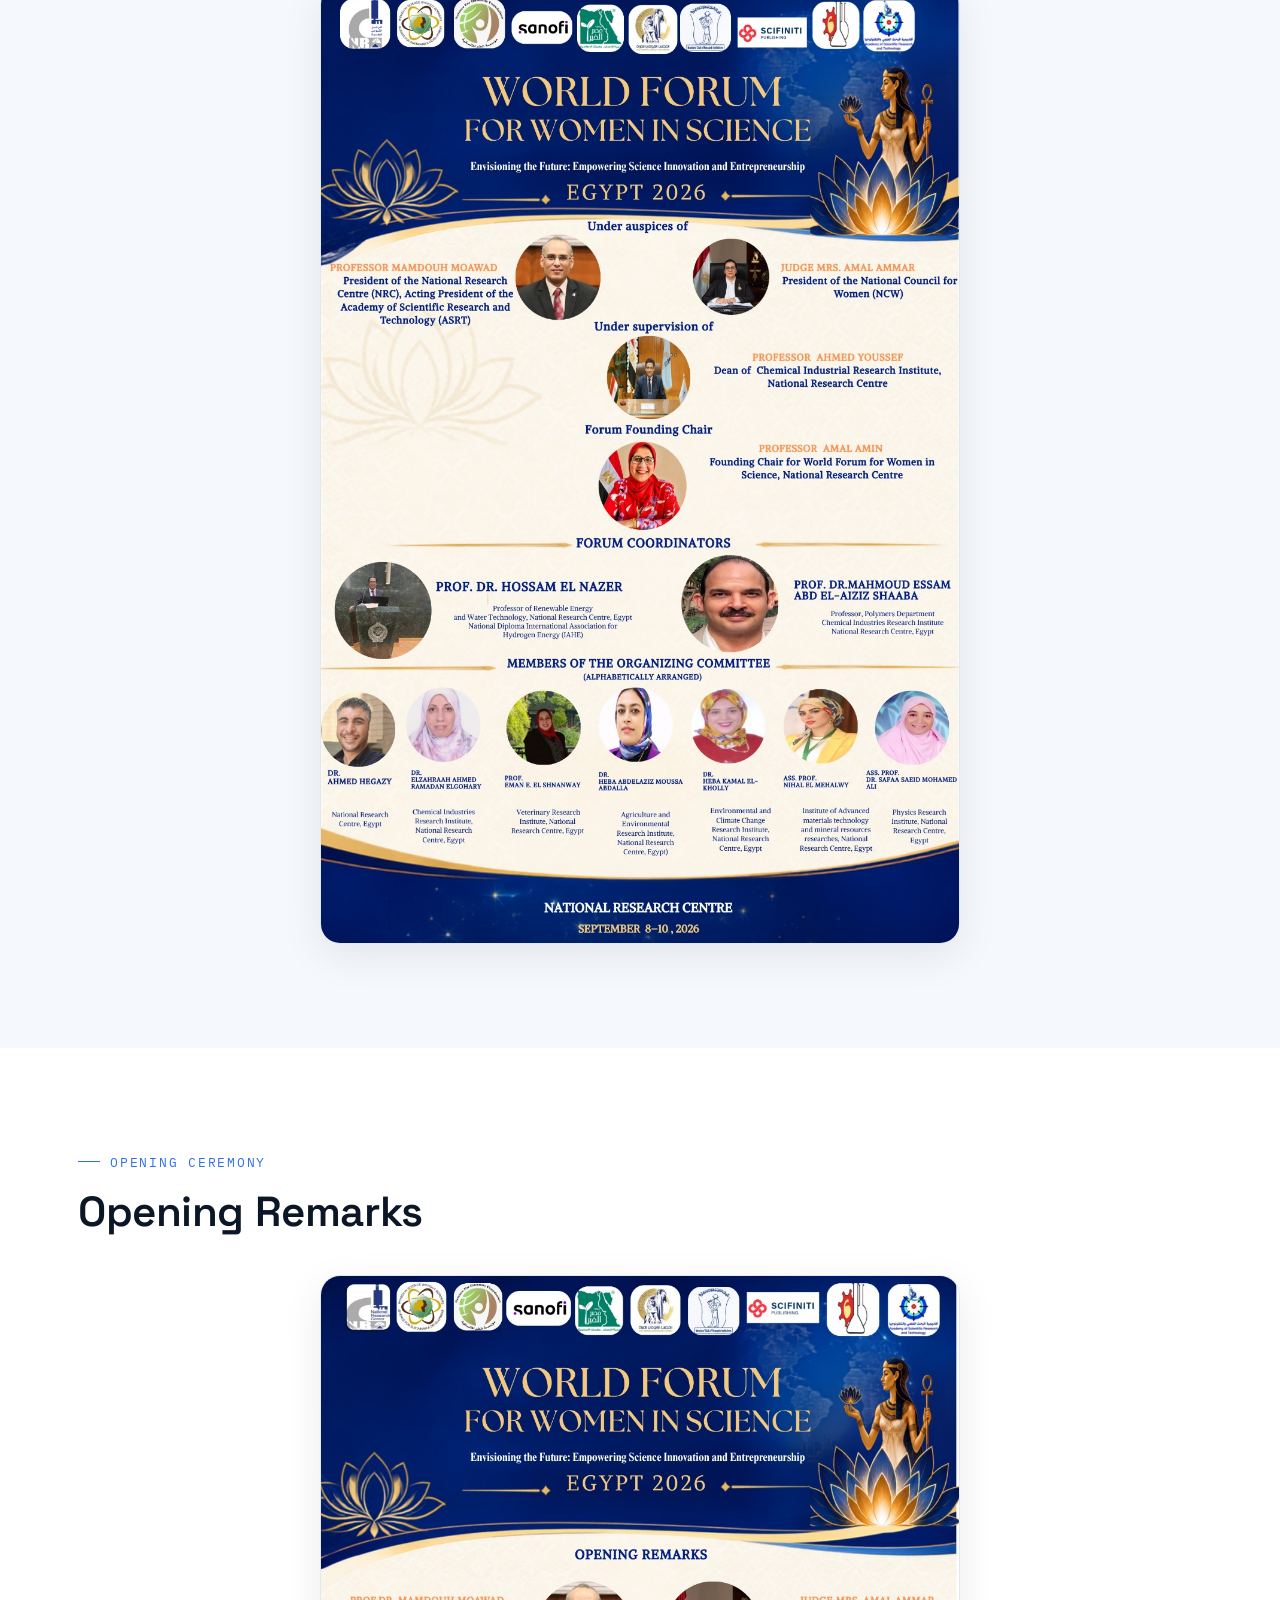
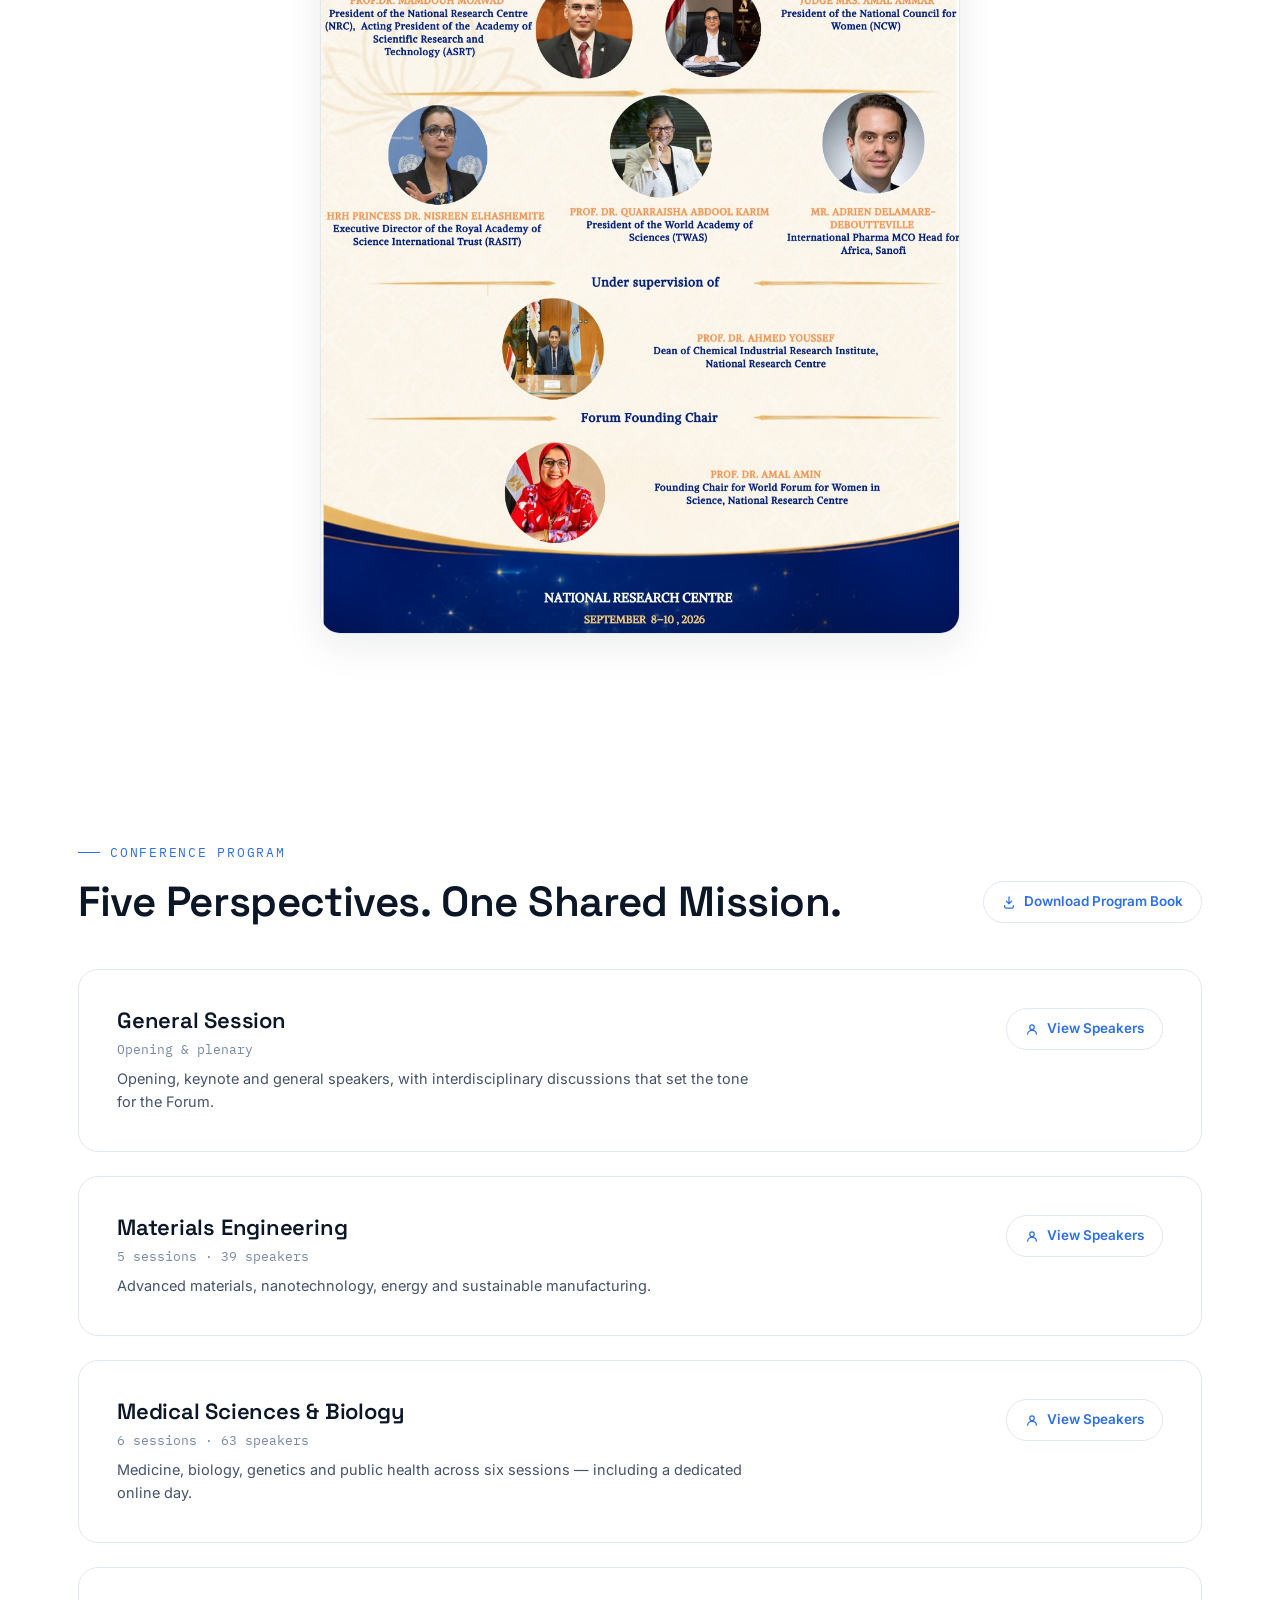
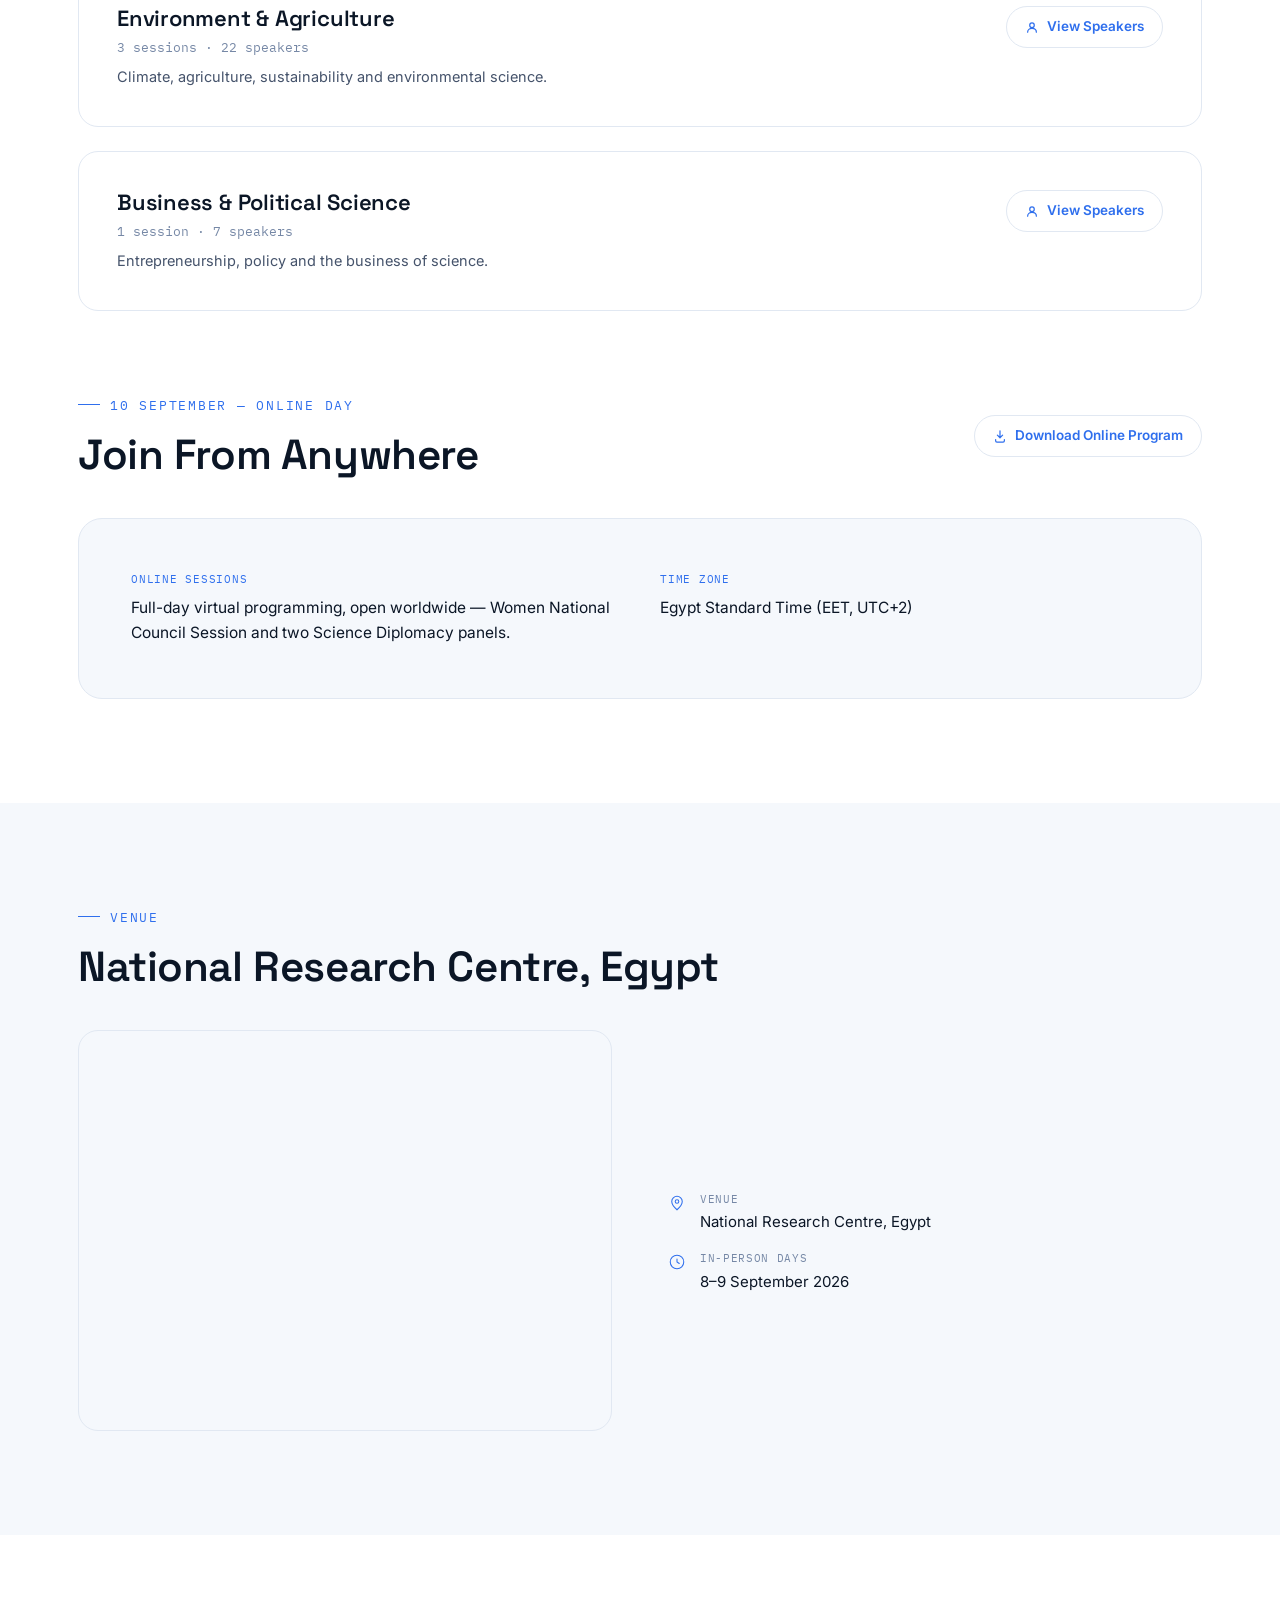
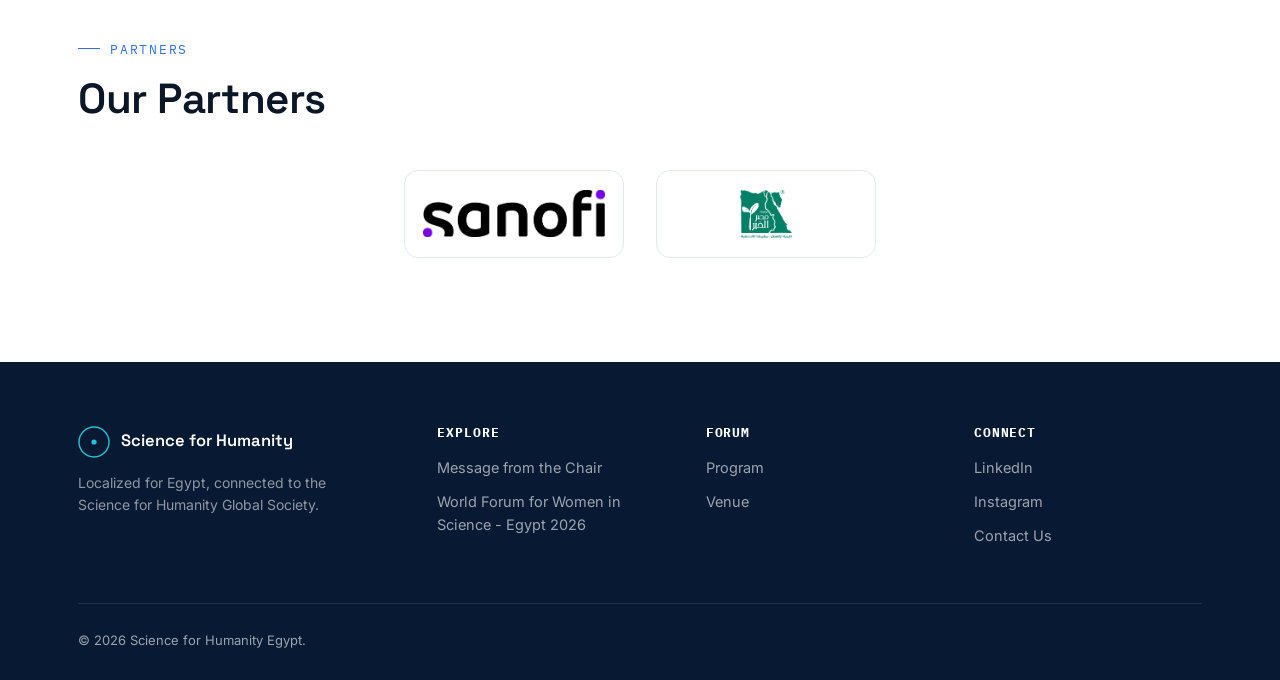
==== commit 9a175235: "modifications" ====
--- a/forum.html
+++ b/forum.html
@@ -112,11 +112,39 @@
   </div>
 </section>
 
+<!-- ============ FORUM CHART ============ -->
+<section class="section-pad" style="background:var(--paper);">
+  <div class="wrap">
+    <div class="eyebrow reveal">Forum Leadership</div>
+    <h2 class="h2 reveal glance-heading">Patronage, Supervision &amp; Organizing Committee</h2>
+    <div class="poster-frame reveal">
+      <img src="assets/forum/forum-chart.jpeg" alt="World Forum for Women in Science, Egypt 2026 — patronage, supervision, founding chair, coordinators and organizing committee">
+    </div>
+  </div>
+</section>
+
+<!-- ============ OPENING REMARKS ============ -->
+<section class="section-pad">
+  <div class="wrap">
+    <div class="eyebrow reveal">Opening Ceremony</div>
+    <h2 class="h2 reveal glance-heading">Opening Remarks</h2>
+    <div class="poster-frame reveal">
+      <img src="assets/forum/opening-remarks.jpeg" alt="World Forum for Women in Science, Egypt 2026 — Opening Remarks speakers">
+    </div>
+  </div>
+</section>
+
 <!-- ============ CONFERENCE PROGRAM ============ -->
 <section id="program" class="section-pad" style="padding-bottom:20px;">
   <div class="wrap">
     <div class="eyebrow reveal">Conference Program</div>
-    <h2 class="h2 reveal glance-heading">Five Perspectives. One Shared Mission.</h2>
+    <div style="display:flex; justify-content:space-between; align-items:center; gap:20px; flex-wrap:wrap;">
+      <h2 class="h2 reveal glance-heading" style="margin-bottom:0;">Five Perspectives. One Shared Mission.</h2>
+      <a class="pdf-btn reveal" href="assets/programs/forum-program-book.pdf" target="_blank" rel="noopener">
+        <svg viewBox="0 0 16 16" fill="none"><path d="M8 2v8m0 0L5 7m3 3l3-3M3 12v1.5A1.5 1.5 0 0 0 4.5 15h7a1.5 1.5 0 0 0 1.5-1.5V12" stroke="currentColor" stroke-width="1.4" stroke-linecap="round" stroke-linejoin="round"/></svg>
+        Download Program Book
+      </a>
+    </div>
    
     <div class="track-count-line" style="margin-top:18px; font-family:var(--font-mono); font-size:13px; color:var(--slate-soft); letter-spacing:.05em; text-transform:uppercase;"></div>
 
@@ -143,13 +171,19 @@
 <!-- ============ ONLINE DAY ============ -->
 <section class="section-pad" style="padding-top:40px;">
   <div class="wrap">
-    <div class="eyebrow reveal">10 September — Online Day</div>
-    <h2 class="h2 reveal" style="margin-bottom:40px;">Join From Anywhere</h2>
-    <div class="online-panel reveal">
-      <div class="online-item"><div class="l">Online Sessions</div><div class="v">Full-day virtual programming, open worldwide. <span class="badge-pending" style="margin-top:8px;">Schedule pending</span></div></div>
-      <div class="online-item"><div class="l">Time Zone</div><div class="v">Egypt Standard Time (EET, UTC+2). <span class="badge-pending" style="margin-top:8px;">To confirm</span></div></div>
-      <div class="online-item"><div class="l">Platform</div><div class="v"><span class="badge-pending">Platform to be announced</span></div></div>
-      <div class="online-item"><div class="l">Access &amp; Joining Links</div><div class="v"><span class="badge-pending">Sent upon registration</span></div></div>
+    <div style="display:flex; justify-content:space-between; align-items:center; gap:20px; flex-wrap:wrap;">
+      <div>
+        <div class="eyebrow reveal">10 September — Online Day</div>
+        <h2 class="h2 reveal" style="margin-bottom:0;">Join From Anywhere</h2>
+      </div>
+      <a class="pdf-btn reveal" href="assets/programs/online-day-program.pdf" target="_blank" rel="noopener">
+        <svg viewBox="0 0 16 16" fill="none"><path d="M8 2v8m0 0L5 7m3 3l3-3M3 12v1.5A1.5 1.5 0 0 0 4.5 15h7a1.5 1.5 0 0 0 1.5-1.5V12" stroke="currentColor" stroke-width="1.4" stroke-linecap="round" stroke-linejoin="round"/></svg>
+        Download Online Program
+      </a>
+    </div>
+    <div class="online-panel reveal" style="margin-top:40px;">
+      <div class="online-item"><div class="l">Online Sessions</div><div class="v">Full-day virtual programming, open worldwide — Women National Council Session and two Science Diplomacy panels.</div></div>
+      <div class="online-item"><div class="l">Time Zone</div><div class="v">Egypt Standard Time (EET, UTC+2)</div></div>
     </div>
   </div>
 </section>
@@ -256,10 +290,6 @@
             <div class="count">${t.sessions.length} session${t.sessions.length>1?'s':''} · ${TOTAL_SPEAKERS[key]} speakers</div>
           </div>
           <div class="track-block-actions">
-            <a class="pdf-btn" href="${PDF_MAP[key]}" target="_blank" rel="noopener">
-              <svg viewBox="0 0 16 16" fill="none"><path d="M8 2v8m0 0L5 7m3 3l3-3M3 12v1.5A1.5 1.5 0 0 0 4.5 15h7a1.5 1.5 0 0 0 1.5-1.5V12" stroke="currentColor" stroke-width="1.4" stroke-linecap="round" stroke-linejoin="round"/></svg>
-              Program &amp; Abstracts (PDF)
-            </a>
             <a class="pdf-btn${speakersPdf ? '' : ' btn-disabled'}" ${speakersPdf ? `href="${speakersPdf}" target="_blank" rel="noopener"` : 'aria-disabled="true"'}>
               <svg viewBox="0 0 16 16" fill="none"><circle cx="8" cy="6" r="2.6" stroke="currentColor" stroke-width="1.4"/><path d="M3 14c0-2.8 2.2-4.5 5-4.5s5 1.7 5 4.5" stroke="currentColor" stroke-width="1.4" stroke-linecap="round"/></svg>
               View Speakers
--- a/styles.css
+++ b/styles.css
@@ -29,7 +29,7 @@
 }
 
 *,*::before,*::after{ box-sizing:border-box; }
-html{ scroll-behavior:smooth; }
+html{ scroll-behavior:smooth; overflow-x:hidden; }
 body{
   margin:0;
   font-family:var(--font-body);
@@ -37,6 +37,8 @@
   background:var(--white);
   -webkit-font-smoothing:antialiased;
   line-height:1.6;
+  overflow-x:hidden;
+  max-width:100vw;
 }
 img{ max-width:100%; display:block; }
 a{ color:inherit; text-decoration:none; }
@@ -97,6 +99,13 @@
 .btn-primary{ background:var(--grad-bright); color:var(--white); box-shadow:0 10px 24px -8px rgba(47,111,237,.55); }
 .btn-primary:hover{ box-shadow:0 14px 30px -8px rgba(47,111,237,.7); }
 
+@media(max-width:560px){
+  .hero-actions, .event-actions, .track-block-actions, .online-actions{ flex-direction:column; align-items:stretch; }
+  .hero-actions .btn, .event-actions .btn, .track-block-actions .btn, .track-block-actions .pdf-btn{
+    white-space:normal; text-align:center; justify-content:center; width:100%;
+  }
+}
+
 .btn-ghost-dark{ background:rgba(255,255,255,.08); color:var(--white); border-color:rgba(255,255,255,.35); backdrop-filter:blur(6px); }
 .btn-ghost-dark:hover{ background:rgba(255,255,255,.16); border-color:rgba(255,255,255,.6); }
 
@@ -273,6 +282,11 @@
   border-radius:24px;
   padding:52px;
 }
+.poster-frame{
+  margin:40px auto 0; border:1px solid var(--line); border-radius:20px; overflow:hidden;
+  max-width:640px; box-shadow:0 12px 40px rgba(15,23,42,.08);
+}
+.poster-frame img{ width:100%; display:block; }
 @media(max-width:800px){ .leader-card{ grid-template-columns:1fr; padding:32px; gap:28px; } }
 .portrait{
   width:100%; aspect-ratio:1/1; border-radius:20px;
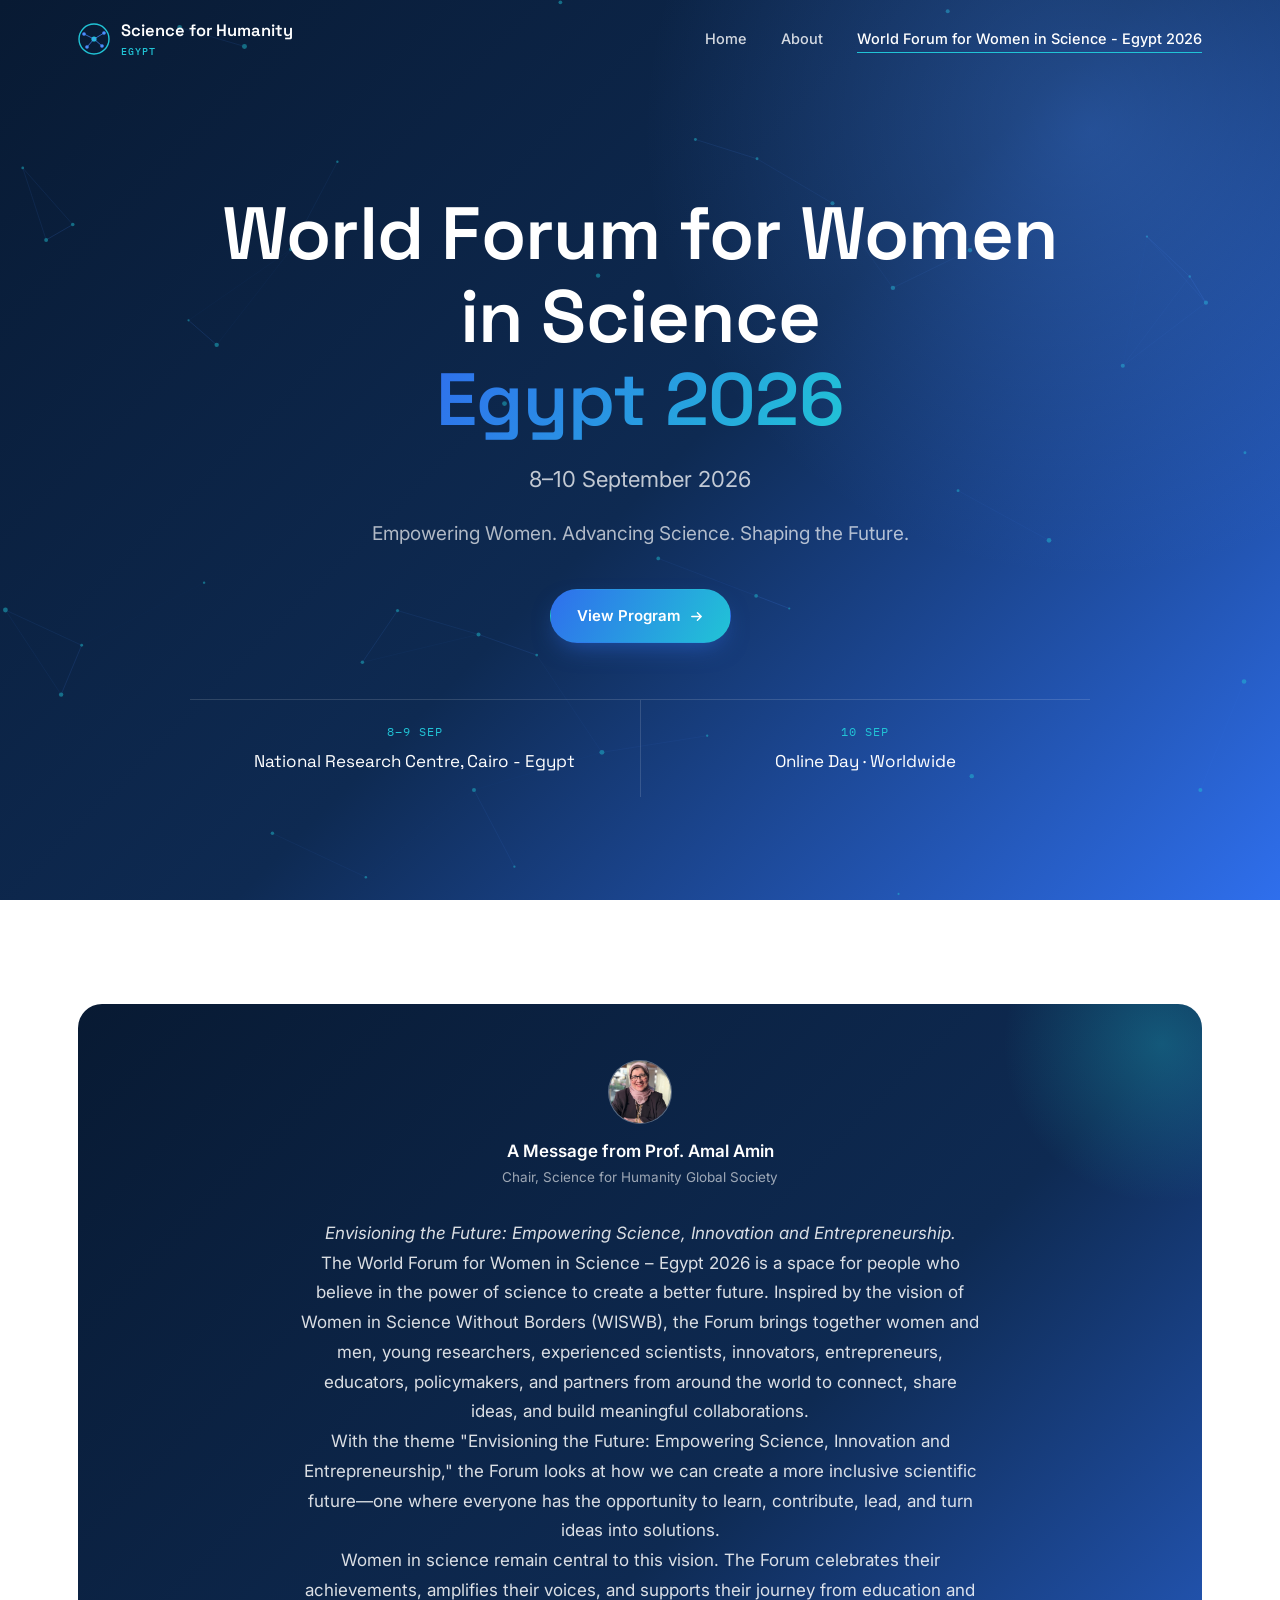
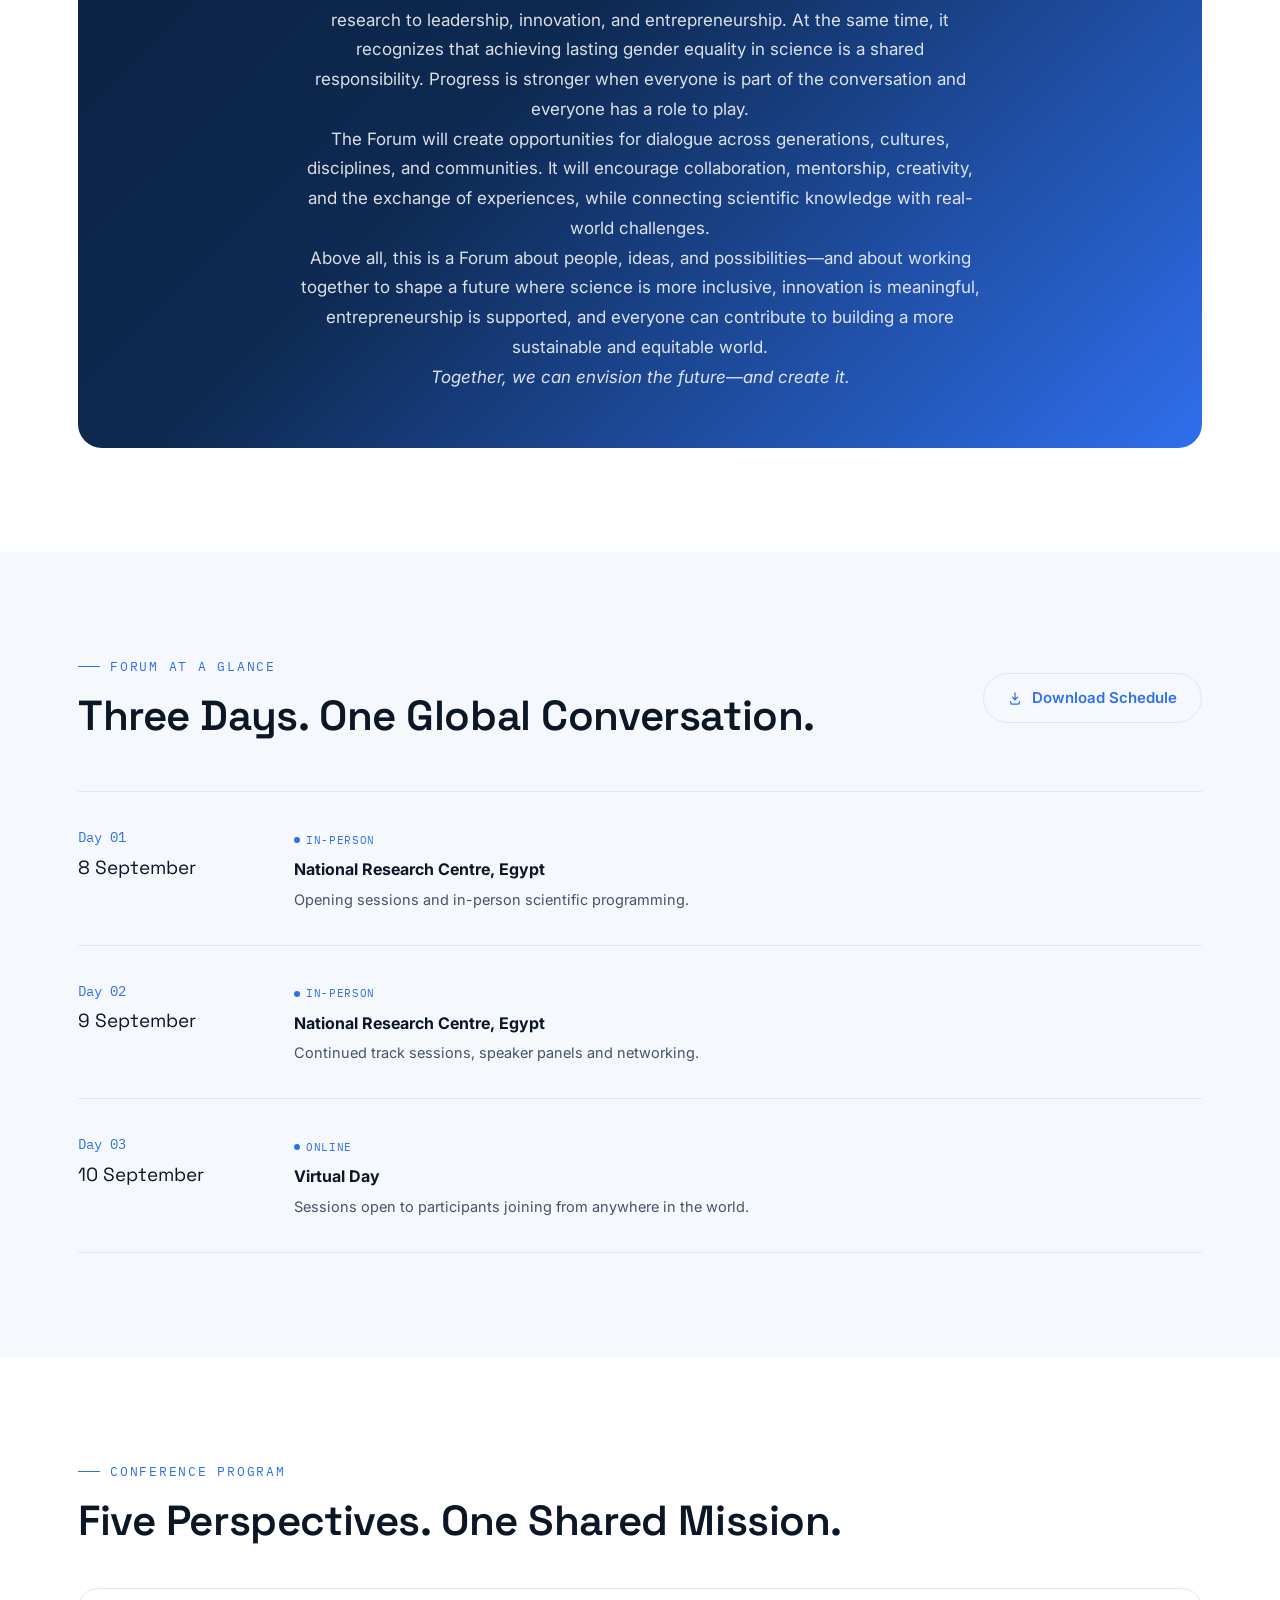
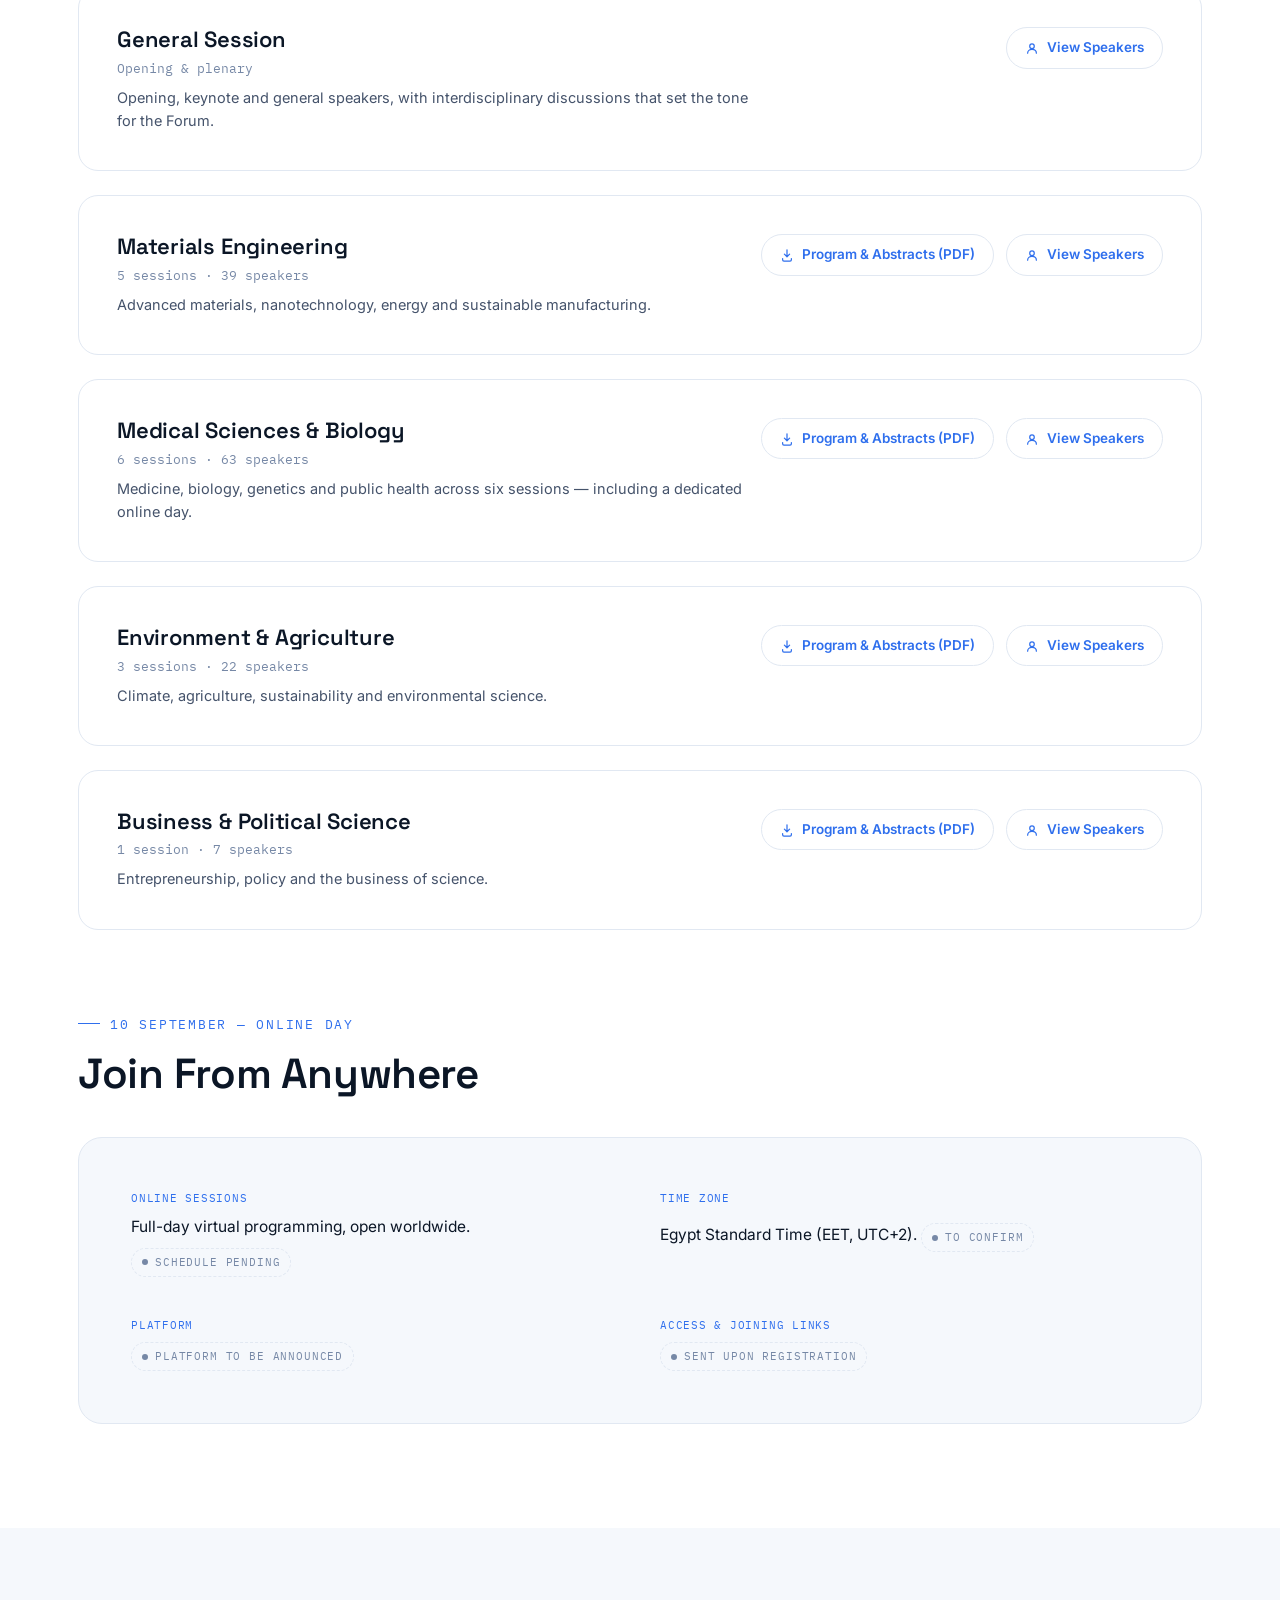
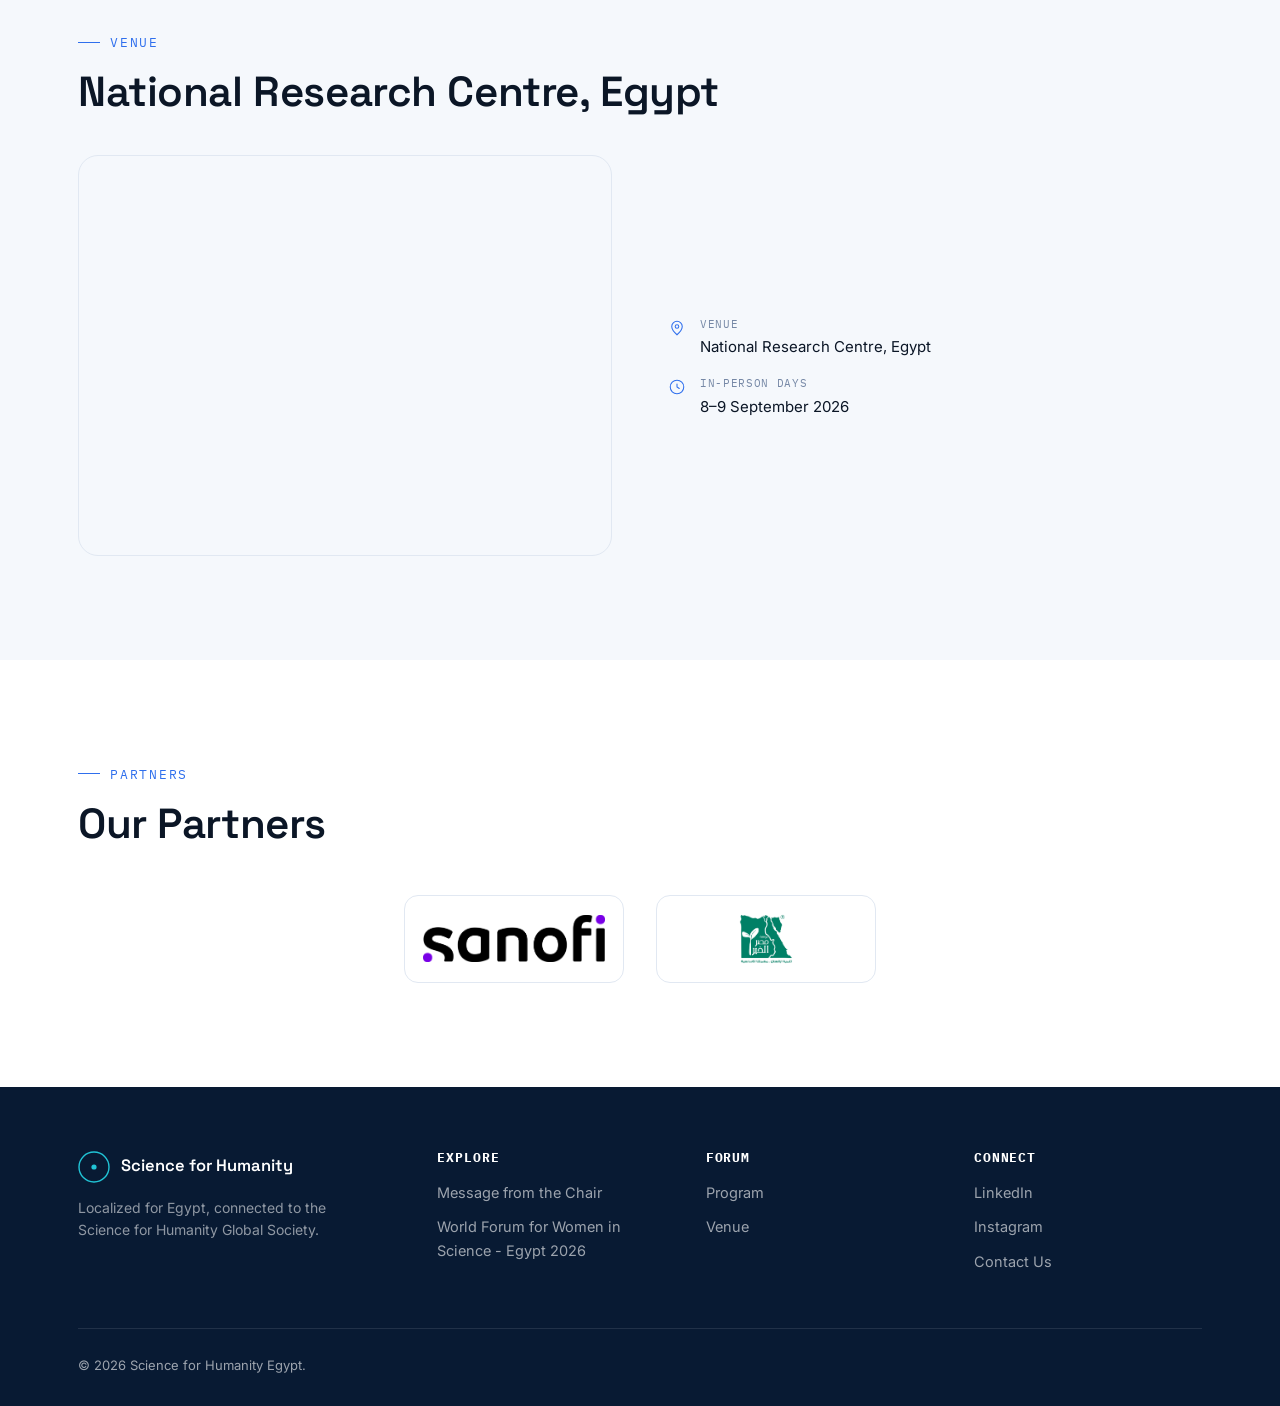
==== commit 59679c01: "Revert "modifications" This reverts commit 9a175235c822bcafa26bc5e4f82696268f1287d7." ====
--- a/forum.html
+++ b/forum.html
@@ -112,39 +112,11 @@
   </div>
 </section>
 
-<!-- ============ FORUM CHART ============ -->
-<section class="section-pad" style="background:var(--paper);">
-  <div class="wrap">
-    <div class="eyebrow reveal">Forum Leadership</div>
-    <h2 class="h2 reveal glance-heading">Patronage, Supervision &amp; Organizing Committee</h2>
-    <div class="poster-frame reveal">
-      <img src="assets/forum/forum-chart.jpeg" alt="World Forum for Women in Science, Egypt 2026 — patronage, supervision, founding chair, coordinators and organizing committee">
-    </div>
-  </div>
-</section>
-
-<!-- ============ OPENING REMARKS ============ -->
-<section class="section-pad">
-  <div class="wrap">
-    <div class="eyebrow reveal">Opening Ceremony</div>
-    <h2 class="h2 reveal glance-heading">Opening Remarks</h2>
-    <div class="poster-frame reveal">
-      <img src="assets/forum/opening-remarks.jpeg" alt="World Forum for Women in Science, Egypt 2026 — Opening Remarks speakers">
-    </div>
-  </div>
-</section>
-
 <!-- ============ CONFERENCE PROGRAM ============ -->
 <section id="program" class="section-pad" style="padding-bottom:20px;">
   <div class="wrap">
     <div class="eyebrow reveal">Conference Program</div>
-    <div style="display:flex; justify-content:space-between; align-items:center; gap:20px; flex-wrap:wrap;">
-      <h2 class="h2 reveal glance-heading" style="margin-bottom:0;">Five Perspectives. One Shared Mission.</h2>
-      <a class="pdf-btn reveal" href="assets/programs/forum-program-book.pdf" target="_blank" rel="noopener">
-        <svg viewBox="0 0 16 16" fill="none"><path d="M8 2v8m0 0L5 7m3 3l3-3M3 12v1.5A1.5 1.5 0 0 0 4.5 15h7a1.5 1.5 0 0 0 1.5-1.5V12" stroke="currentColor" stroke-width="1.4" stroke-linecap="round" stroke-linejoin="round"/></svg>
-        Download Program Book
-      </a>
-    </div>
+    <h2 class="h2 reveal glance-heading">Five Perspectives. One Shared Mission.</h2>
    
     <div class="track-count-line" style="margin-top:18px; font-family:var(--font-mono); font-size:13px; color:var(--slate-soft); letter-spacing:.05em; text-transform:uppercase;"></div>
 
@@ -171,19 +143,13 @@
 <!-- ============ ONLINE DAY ============ -->
 <section class="section-pad" style="padding-top:40px;">
   <div class="wrap">
-    <div style="display:flex; justify-content:space-between; align-items:center; gap:20px; flex-wrap:wrap;">
-      <div>
-        <div class="eyebrow reveal">10 September — Online Day</div>
-        <h2 class="h2 reveal" style="margin-bottom:0;">Join From Anywhere</h2>
-      </div>
-      <a class="pdf-btn reveal" href="assets/programs/online-day-program.pdf" target="_blank" rel="noopener">
-        <svg viewBox="0 0 16 16" fill="none"><path d="M8 2v8m0 0L5 7m3 3l3-3M3 12v1.5A1.5 1.5 0 0 0 4.5 15h7a1.5 1.5 0 0 0 1.5-1.5V12" stroke="currentColor" stroke-width="1.4" stroke-linecap="round" stroke-linejoin="round"/></svg>
-        Download Online Program
-      </a>
-    </div>
-    <div class="online-panel reveal" style="margin-top:40px;">
-      <div class="online-item"><div class="l">Online Sessions</div><div class="v">Full-day virtual programming, open worldwide — Women National Council Session and two Science Diplomacy panels.</div></div>
-      <div class="online-item"><div class="l">Time Zone</div><div class="v">Egypt Standard Time (EET, UTC+2)</div></div>
+    <div class="eyebrow reveal">10 September — Online Day</div>
+    <h2 class="h2 reveal" style="margin-bottom:40px;">Join From Anywhere</h2>
+    <div class="online-panel reveal">
+      <div class="online-item"><div class="l">Online Sessions</div><div class="v">Full-day virtual programming, open worldwide. <span class="badge-pending" style="margin-top:8px;">Schedule pending</span></div></div>
+      <div class="online-item"><div class="l">Time Zone</div><div class="v">Egypt Standard Time (EET, UTC+2). <span class="badge-pending" style="margin-top:8px;">To confirm</span></div></div>
+      <div class="online-item"><div class="l">Platform</div><div class="v"><span class="badge-pending">Platform to be announced</span></div></div>
+      <div class="online-item"><div class="l">Access &amp; Joining Links</div><div class="v"><span class="badge-pending">Sent upon registration</span></div></div>
     </div>
   </div>
 </section>
@@ -290,6 +256,10 @@
             <div class="count">${t.sessions.length} session${t.sessions.length>1?'s':''} · ${TOTAL_SPEAKERS[key]} speakers</div>
           </div>
           <div class="track-block-actions">
+            <a class="pdf-btn" href="${PDF_MAP[key]}" target="_blank" rel="noopener">
+              <svg viewBox="0 0 16 16" fill="none"><path d="M8 2v8m0 0L5 7m3 3l3-3M3 12v1.5A1.5 1.5 0 0 0 4.5 15h7a1.5 1.5 0 0 0 1.5-1.5V12" stroke="currentColor" stroke-width="1.4" stroke-linecap="round" stroke-linejoin="round"/></svg>
+              Program &amp; Abstracts (PDF)
+            </a>
             <a class="pdf-btn${speakersPdf ? '' : ' btn-disabled'}" ${speakersPdf ? `href="${speakersPdf}" target="_blank" rel="noopener"` : 'aria-disabled="true"'}>
               <svg viewBox="0 0 16 16" fill="none"><circle cx="8" cy="6" r="2.6" stroke="currentColor" stroke-width="1.4"/><path d="M3 14c0-2.8 2.2-4.5 5-4.5s5 1.7 5 4.5" stroke="currentColor" stroke-width="1.4" stroke-linecap="round"/></svg>
               View Speakers
--- a/styles.css
+++ b/styles.css
@@ -29,7 +29,7 @@
 }
 
 *,*::before,*::after{ box-sizing:border-box; }
-html{ scroll-behavior:smooth; overflow-x:hidden; }
+html{ scroll-behavior:smooth; }
 body{
   margin:0;
   font-family:var(--font-body);
@@ -37,8 +37,6 @@
   background:var(--white);
   -webkit-font-smoothing:antialiased;
   line-height:1.6;
-  overflow-x:hidden;
-  max-width:100vw;
 }
 img{ max-width:100%; display:block; }
 a{ color:inherit; text-decoration:none; }
@@ -99,13 +97,6 @@
 .btn-primary{ background:var(--grad-bright); color:var(--white); box-shadow:0 10px 24px -8px rgba(47,111,237,.55); }
 .btn-primary:hover{ box-shadow:0 14px 30px -8px rgba(47,111,237,.7); }
 
-@media(max-width:560px){
-  .hero-actions, .event-actions, .track-block-actions, .online-actions{ flex-direction:column; align-items:stretch; }
-  .hero-actions .btn, .event-actions .btn, .track-block-actions .btn, .track-block-actions .pdf-btn{
-    white-space:normal; text-align:center; justify-content:center; width:100%;
-  }
-}
-
 .btn-ghost-dark{ background:rgba(255,255,255,.08); color:var(--white); border-color:rgba(255,255,255,.35); backdrop-filter:blur(6px); }
 .btn-ghost-dark:hover{ background:rgba(255,255,255,.16); border-color:rgba(255,255,255,.6); }
 
@@ -282,11 +273,6 @@
   border-radius:24px;
   padding:52px;
 }
-.poster-frame{
-  margin:40px auto 0; border:1px solid var(--line); border-radius:20px; overflow:hidden;
-  max-width:640px; box-shadow:0 12px 40px rgba(15,23,42,.08);
-}
-.poster-frame img{ width:100%; display:block; }
 @media(max-width:800px){ .leader-card{ grid-template-columns:1fr; padding:32px; gap:28px; } }
 .portrait{
   width:100%; aspect-ratio:1/1; border-radius:20px;
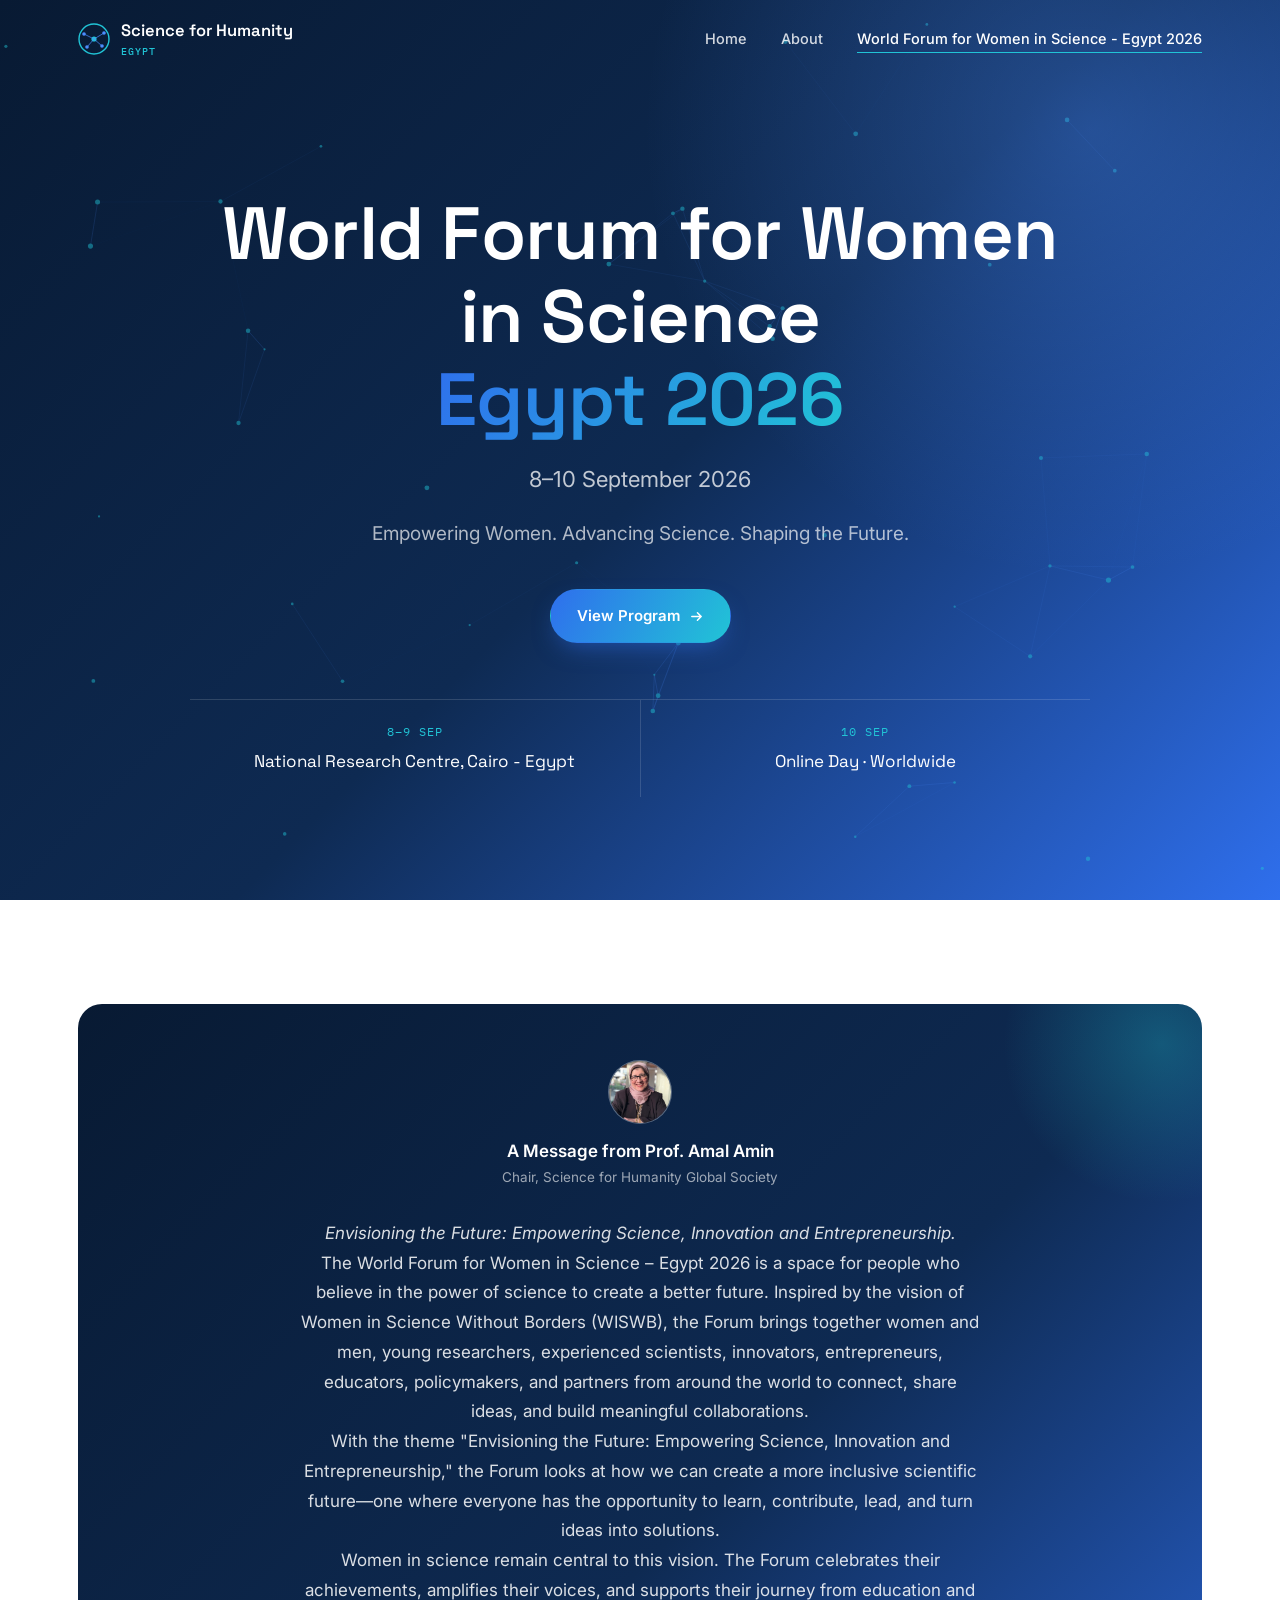
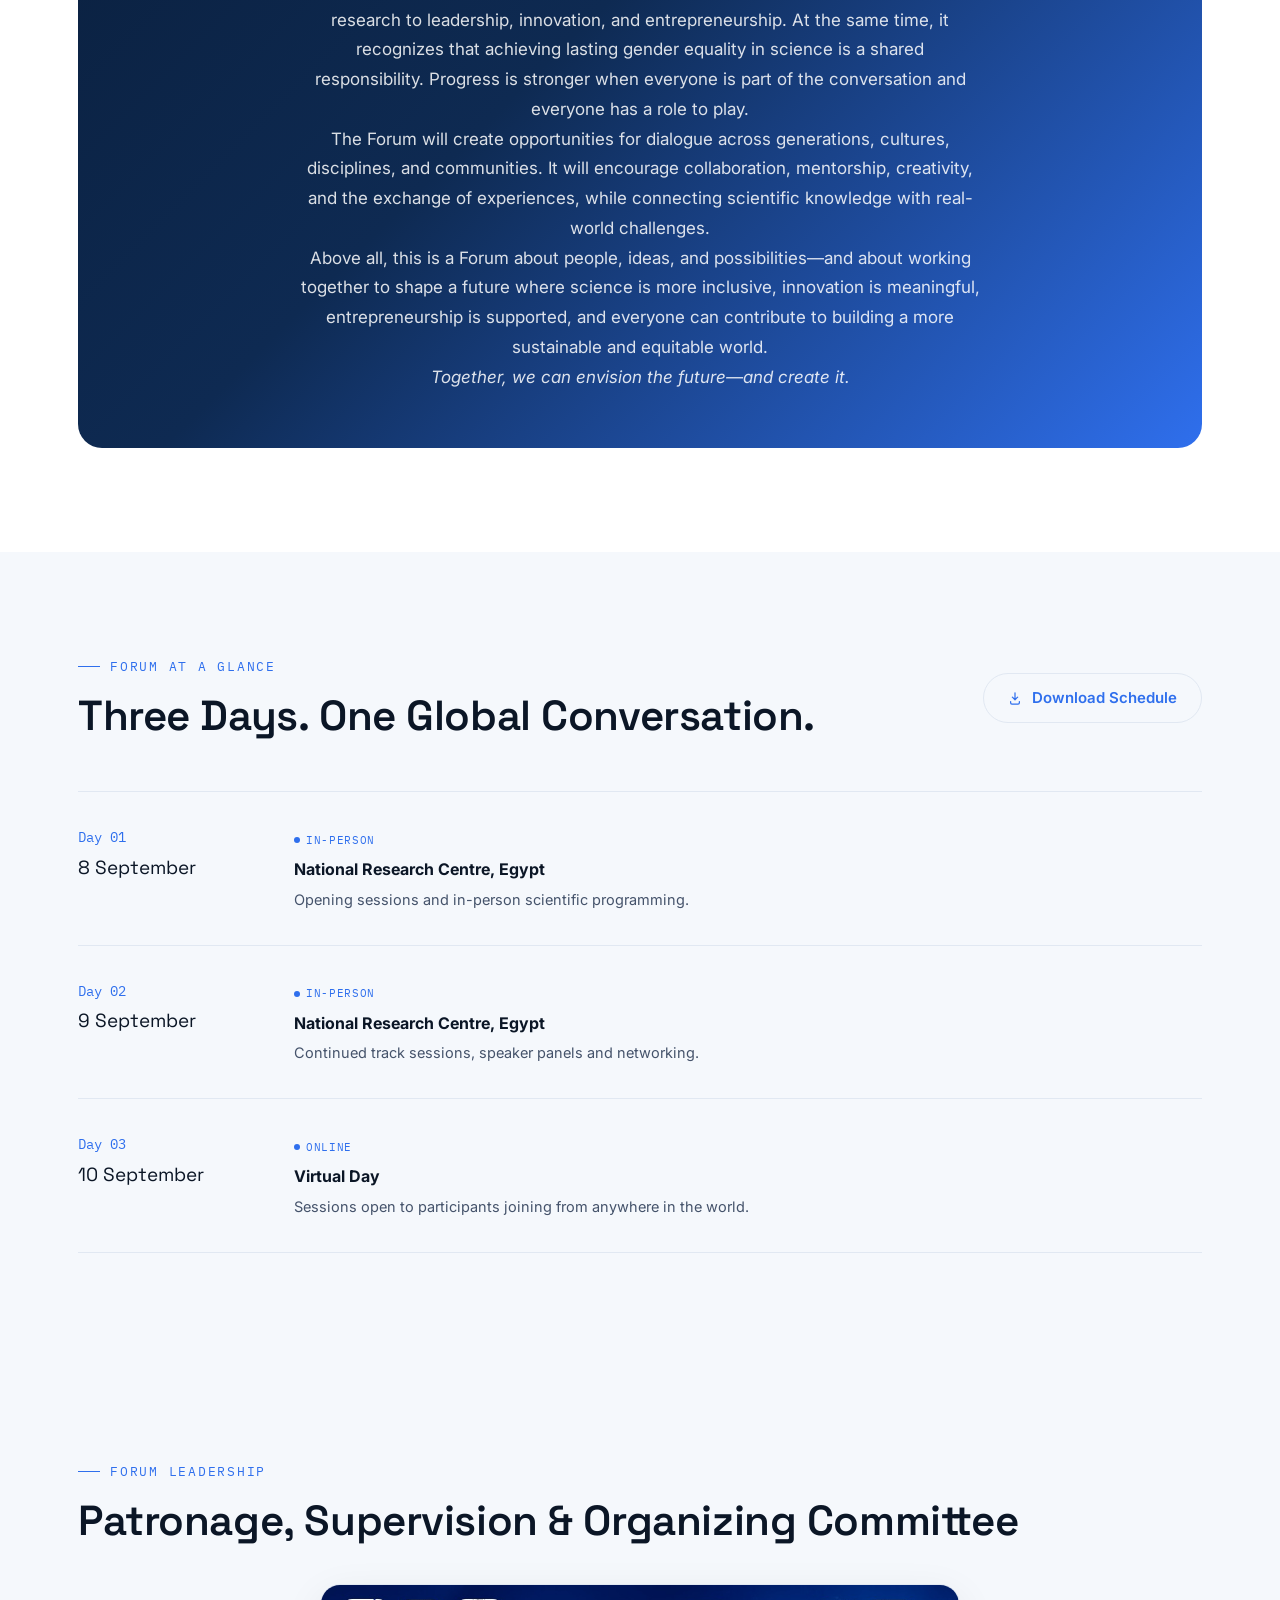
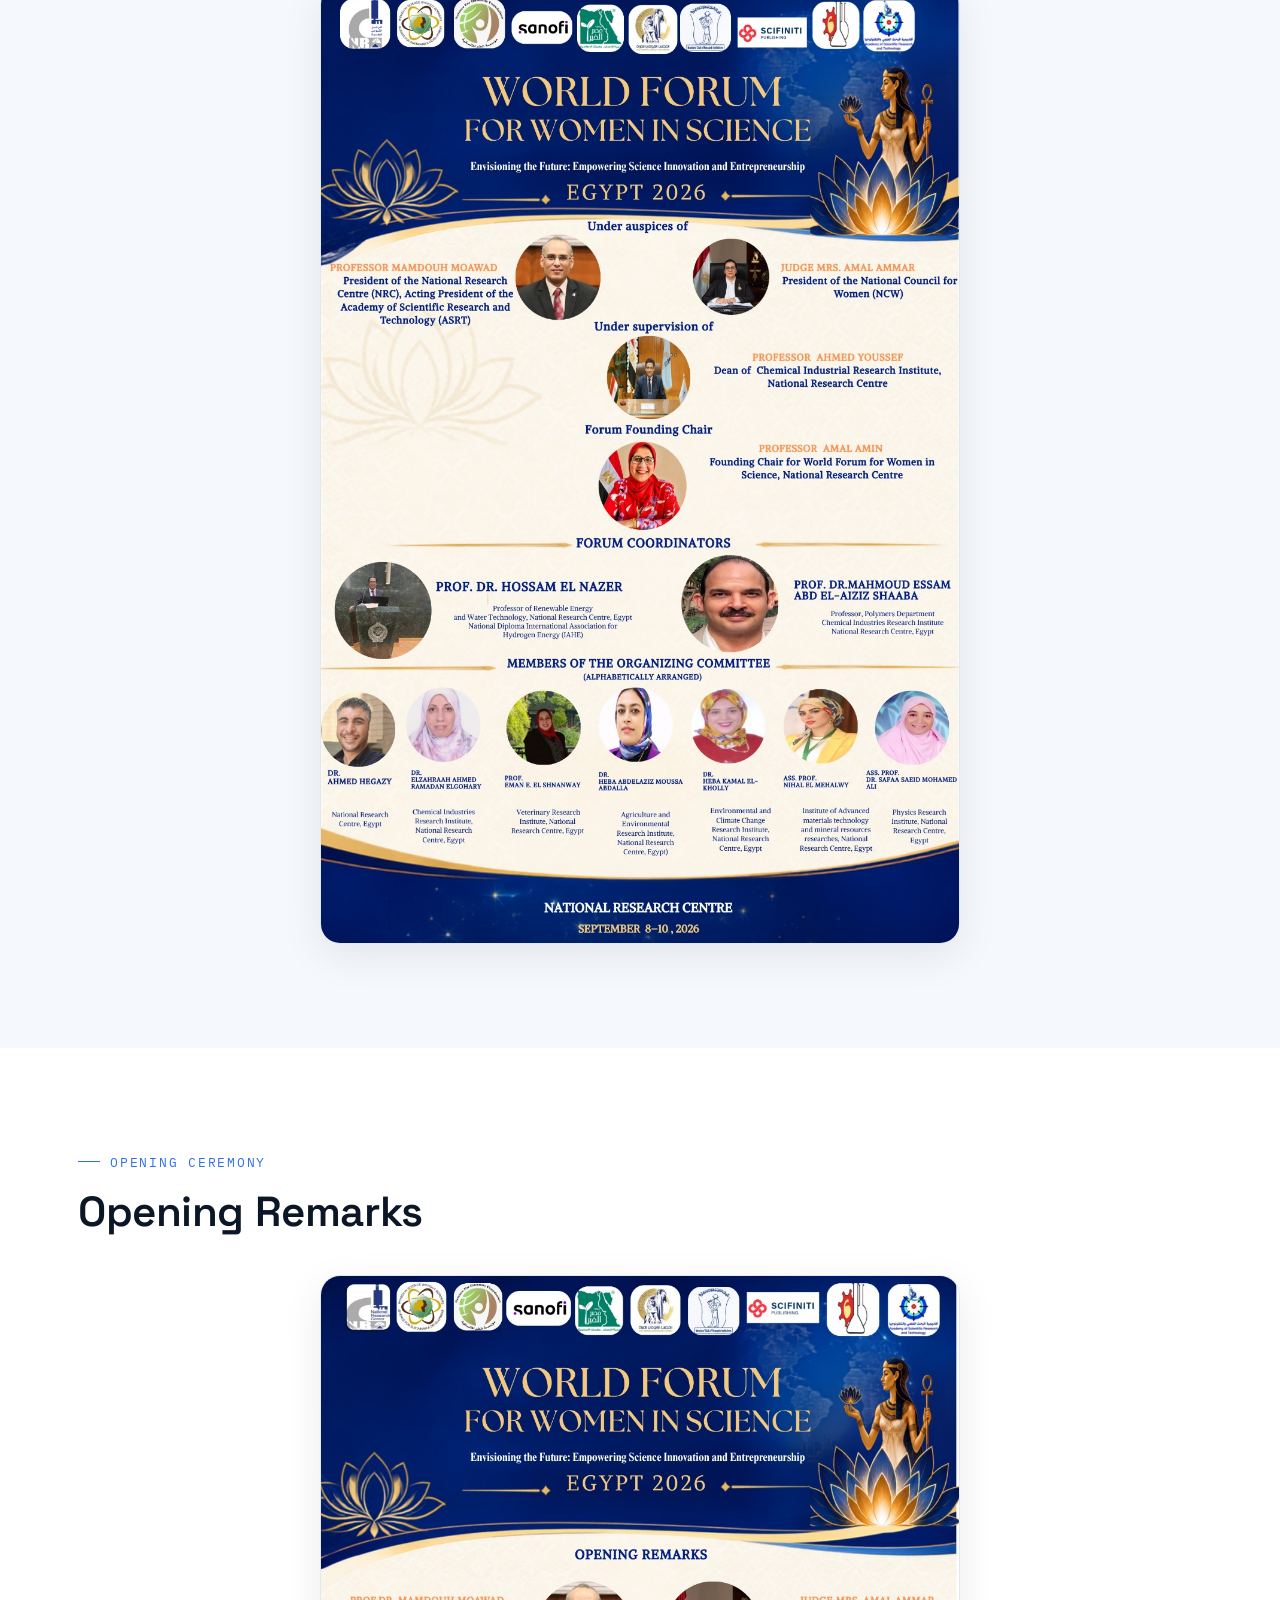
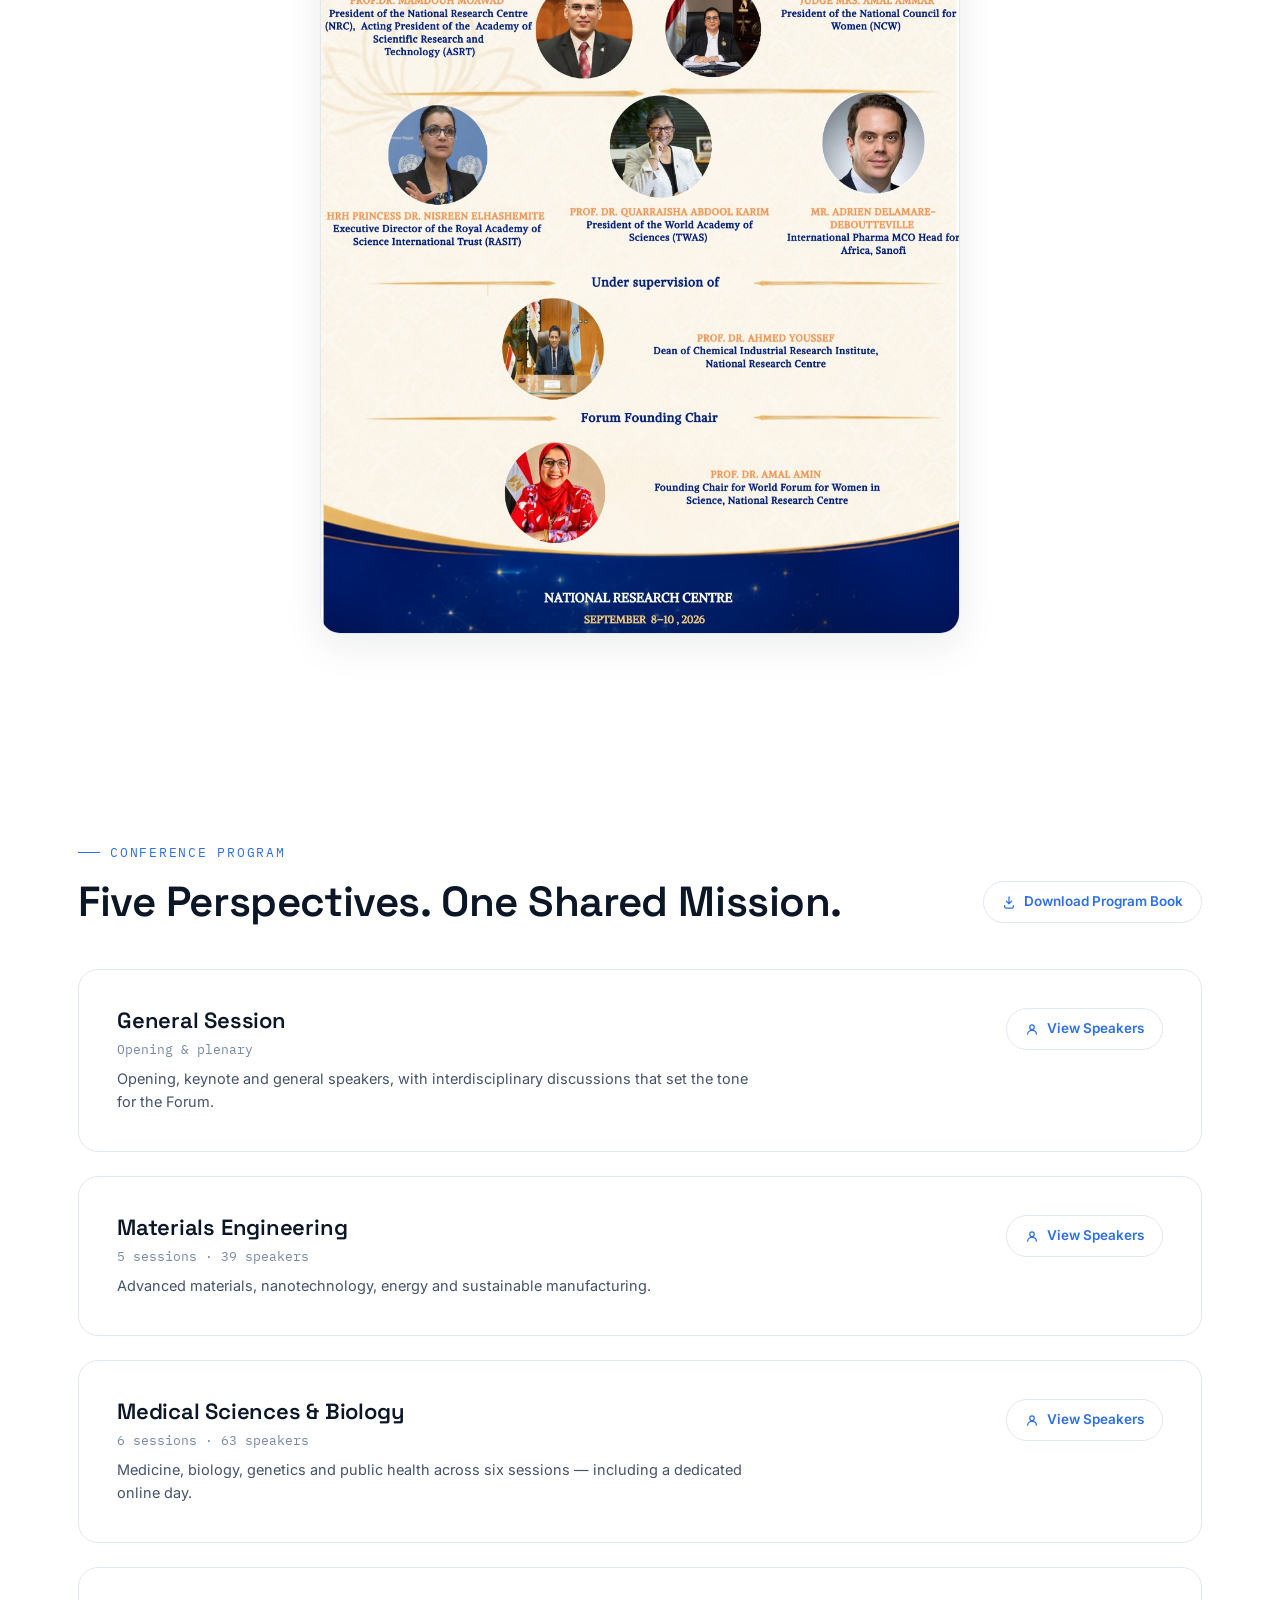
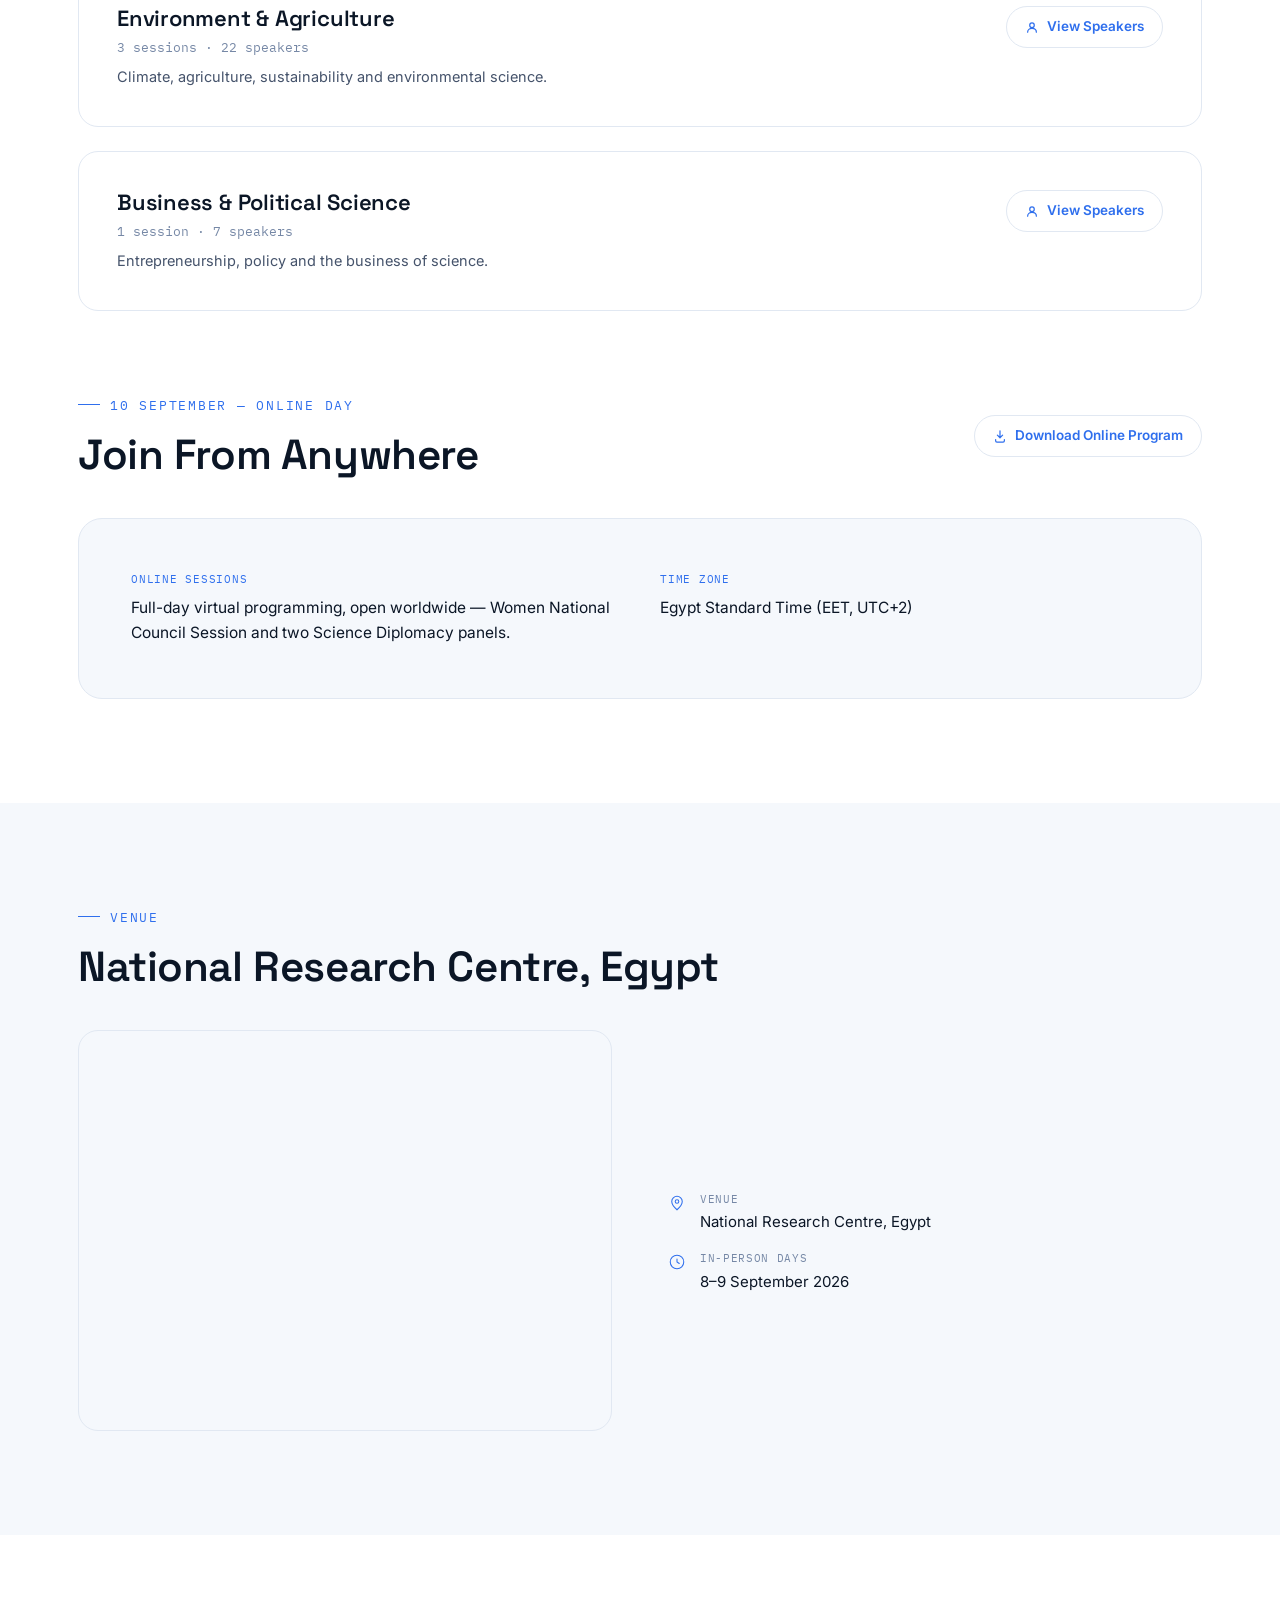
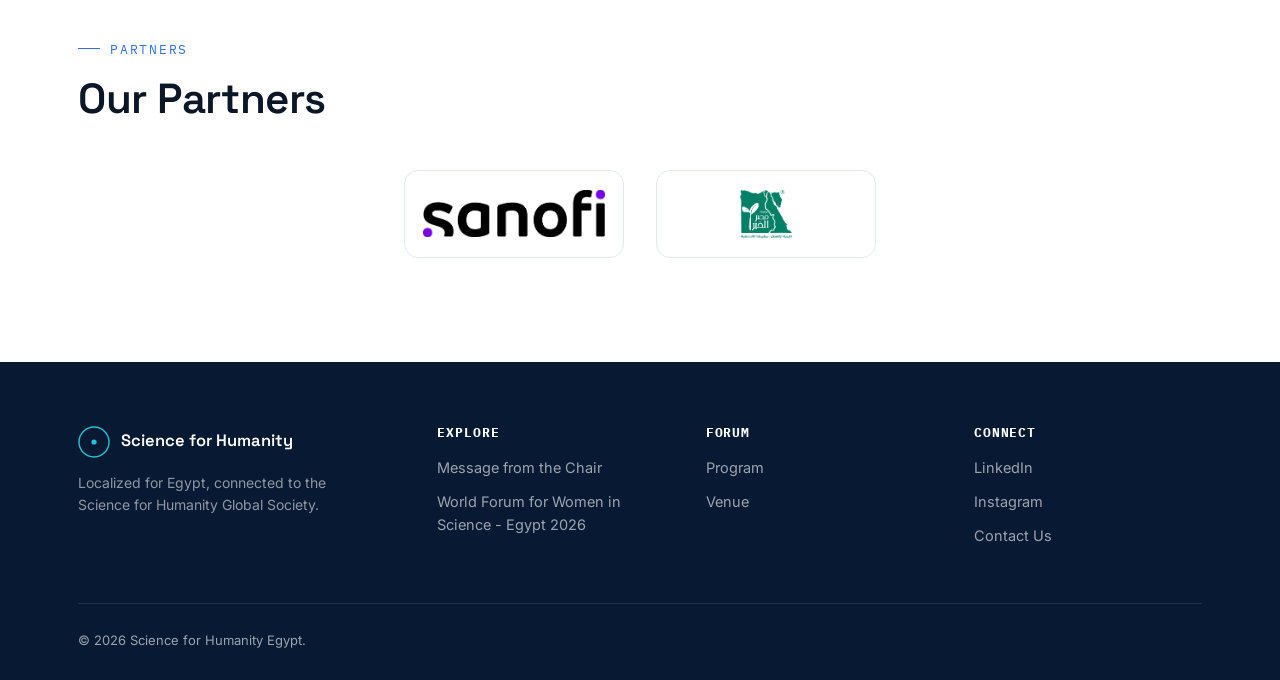
==== commit 3279e5c1: "Reapply "modifications" This reverts commit 59679c01417202d3aad1136a10755e79d0be16b8." ====
--- a/forum.html
+++ b/forum.html
@@ -112,11 +112,39 @@
   </div>
 </section>
 
+<!-- ============ FORUM CHART ============ -->
+<section class="section-pad" style="background:var(--paper);">
+  <div class="wrap">
+    <div class="eyebrow reveal">Forum Leadership</div>
+    <h2 class="h2 reveal glance-heading">Patronage, Supervision &amp; Organizing Committee</h2>
+    <div class="poster-frame reveal">
+      <img src="assets/forum/forum-chart.jpeg" alt="World Forum for Women in Science, Egypt 2026 — patronage, supervision, founding chair, coordinators and organizing committee">
+    </div>
+  </div>
+</section>
+
+<!-- ============ OPENING REMARKS ============ -->
+<section class="section-pad">
+  <div class="wrap">
+    <div class="eyebrow reveal">Opening Ceremony</div>
+    <h2 class="h2 reveal glance-heading">Opening Remarks</h2>
+    <div class="poster-frame reveal">
+      <img src="assets/forum/opening-remarks.jpeg" alt="World Forum for Women in Science, Egypt 2026 — Opening Remarks speakers">
+    </div>
+  </div>
+</section>
+
 <!-- ============ CONFERENCE PROGRAM ============ -->
 <section id="program" class="section-pad" style="padding-bottom:20px;">
   <div class="wrap">
     <div class="eyebrow reveal">Conference Program</div>
-    <h2 class="h2 reveal glance-heading">Five Perspectives. One Shared Mission.</h2>
+    <div style="display:flex; justify-content:space-between; align-items:center; gap:20px; flex-wrap:wrap;">
+      <h2 class="h2 reveal glance-heading" style="margin-bottom:0;">Five Perspectives. One Shared Mission.</h2>
+      <a class="pdf-btn reveal" href="assets/programs/forum-program-book.pdf" target="_blank" rel="noopener">
+        <svg viewBox="0 0 16 16" fill="none"><path d="M8 2v8m0 0L5 7m3 3l3-3M3 12v1.5A1.5 1.5 0 0 0 4.5 15h7a1.5 1.5 0 0 0 1.5-1.5V12" stroke="currentColor" stroke-width="1.4" stroke-linecap="round" stroke-linejoin="round"/></svg>
+        Download Program Book
+      </a>
+    </div>
    
     <div class="track-count-line" style="margin-top:18px; font-family:var(--font-mono); font-size:13px; color:var(--slate-soft); letter-spacing:.05em; text-transform:uppercase;"></div>
 
@@ -143,13 +171,19 @@
 <!-- ============ ONLINE DAY ============ -->
 <section class="section-pad" style="padding-top:40px;">
   <div class="wrap">
-    <div class="eyebrow reveal">10 September — Online Day</div>
-    <h2 class="h2 reveal" style="margin-bottom:40px;">Join From Anywhere</h2>
-    <div class="online-panel reveal">
-      <div class="online-item"><div class="l">Online Sessions</div><div class="v">Full-day virtual programming, open worldwide. <span class="badge-pending" style="margin-top:8px;">Schedule pending</span></div></div>
-      <div class="online-item"><div class="l">Time Zone</div><div class="v">Egypt Standard Time (EET, UTC+2). <span class="badge-pending" style="margin-top:8px;">To confirm</span></div></div>
-      <div class="online-item"><div class="l">Platform</div><div class="v"><span class="badge-pending">Platform to be announced</span></div></div>
-      <div class="online-item"><div class="l">Access &amp; Joining Links</div><div class="v"><span class="badge-pending">Sent upon registration</span></div></div>
+    <div style="display:flex; justify-content:space-between; align-items:center; gap:20px; flex-wrap:wrap;">
+      <div>
+        <div class="eyebrow reveal">10 September — Online Day</div>
+        <h2 class="h2 reveal" style="margin-bottom:0;">Join From Anywhere</h2>
+      </div>
+      <a class="pdf-btn reveal" href="assets/programs/online-day-program.pdf" target="_blank" rel="noopener">
+        <svg viewBox="0 0 16 16" fill="none"><path d="M8 2v8m0 0L5 7m3 3l3-3M3 12v1.5A1.5 1.5 0 0 0 4.5 15h7a1.5 1.5 0 0 0 1.5-1.5V12" stroke="currentColor" stroke-width="1.4" stroke-linecap="round" stroke-linejoin="round"/></svg>
+        Download Online Program
+      </a>
+    </div>
+    <div class="online-panel reveal" style="margin-top:40px;">
+      <div class="online-item"><div class="l">Online Sessions</div><div class="v">Full-day virtual programming, open worldwide — Women National Council Session and two Science Diplomacy panels.</div></div>
+      <div class="online-item"><div class="l">Time Zone</div><div class="v">Egypt Standard Time (EET, UTC+2)</div></div>
     </div>
   </div>
 </section>
@@ -256,10 +290,6 @@
             <div class="count">${t.sessions.length} session${t.sessions.length>1?'s':''} · ${TOTAL_SPEAKERS[key]} speakers</div>
           </div>
           <div class="track-block-actions">
-            <a class="pdf-btn" href="${PDF_MAP[key]}" target="_blank" rel="noopener">
-              <svg viewBox="0 0 16 16" fill="none"><path d="M8 2v8m0 0L5 7m3 3l3-3M3 12v1.5A1.5 1.5 0 0 0 4.5 15h7a1.5 1.5 0 0 0 1.5-1.5V12" stroke="currentColor" stroke-width="1.4" stroke-linecap="round" stroke-linejoin="round"/></svg>
-              Program &amp; Abstracts (PDF)
-            </a>
             <a class="pdf-btn${speakersPdf ? '' : ' btn-disabled'}" ${speakersPdf ? `href="${speakersPdf}" target="_blank" rel="noopener"` : 'aria-disabled="true"'}>
               <svg viewBox="0 0 16 16" fill="none"><circle cx="8" cy="6" r="2.6" stroke="currentColor" stroke-width="1.4"/><path d="M3 14c0-2.8 2.2-4.5 5-4.5s5 1.7 5 4.5" stroke="currentColor" stroke-width="1.4" stroke-linecap="round"/></svg>
               View Speakers
--- a/styles.css
+++ b/styles.css
@@ -29,7 +29,7 @@
 }
 
 *,*::before,*::after{ box-sizing:border-box; }
-html{ scroll-behavior:smooth; }
+html{ scroll-behavior:smooth; overflow-x:hidden; }
 body{
   margin:0;
   font-family:var(--font-body);
@@ -37,6 +37,8 @@
   background:var(--white);
   -webkit-font-smoothing:antialiased;
   line-height:1.6;
+  overflow-x:hidden;
+  max-width:100vw;
 }
 img{ max-width:100%; display:block; }
 a{ color:inherit; text-decoration:none; }
@@ -97,6 +99,13 @@
 .btn-primary{ background:var(--grad-bright); color:var(--white); box-shadow:0 10px 24px -8px rgba(47,111,237,.55); }
 .btn-primary:hover{ box-shadow:0 14px 30px -8px rgba(47,111,237,.7); }
 
+@media(max-width:560px){
+  .hero-actions, .event-actions, .track-block-actions, .online-actions{ flex-direction:column; align-items:stretch; }
+  .hero-actions .btn, .event-actions .btn, .track-block-actions .btn, .track-block-actions .pdf-btn{
+    white-space:normal; text-align:center; justify-content:center; width:100%;
+  }
+}
+
 .btn-ghost-dark{ background:rgba(255,255,255,.08); color:var(--white); border-color:rgba(255,255,255,.35); backdrop-filter:blur(6px); }
 .btn-ghost-dark:hover{ background:rgba(255,255,255,.16); border-color:rgba(255,255,255,.6); }
 
@@ -273,6 +282,11 @@
   border-radius:24px;
   padding:52px;
 }
+.poster-frame{
+  margin:40px auto 0; border:1px solid var(--line); border-radius:20px; overflow:hidden;
+  max-width:640px; box-shadow:0 12px 40px rgba(15,23,42,.08);
+}
+.poster-frame img{ width:100%; display:block; }
 @media(max-width:800px){ .leader-card{ grid-template-columns:1fr; padding:32px; gap:28px; } }
 .portrait{
   width:100%; aspect-ratio:1/1; border-radius:20px;
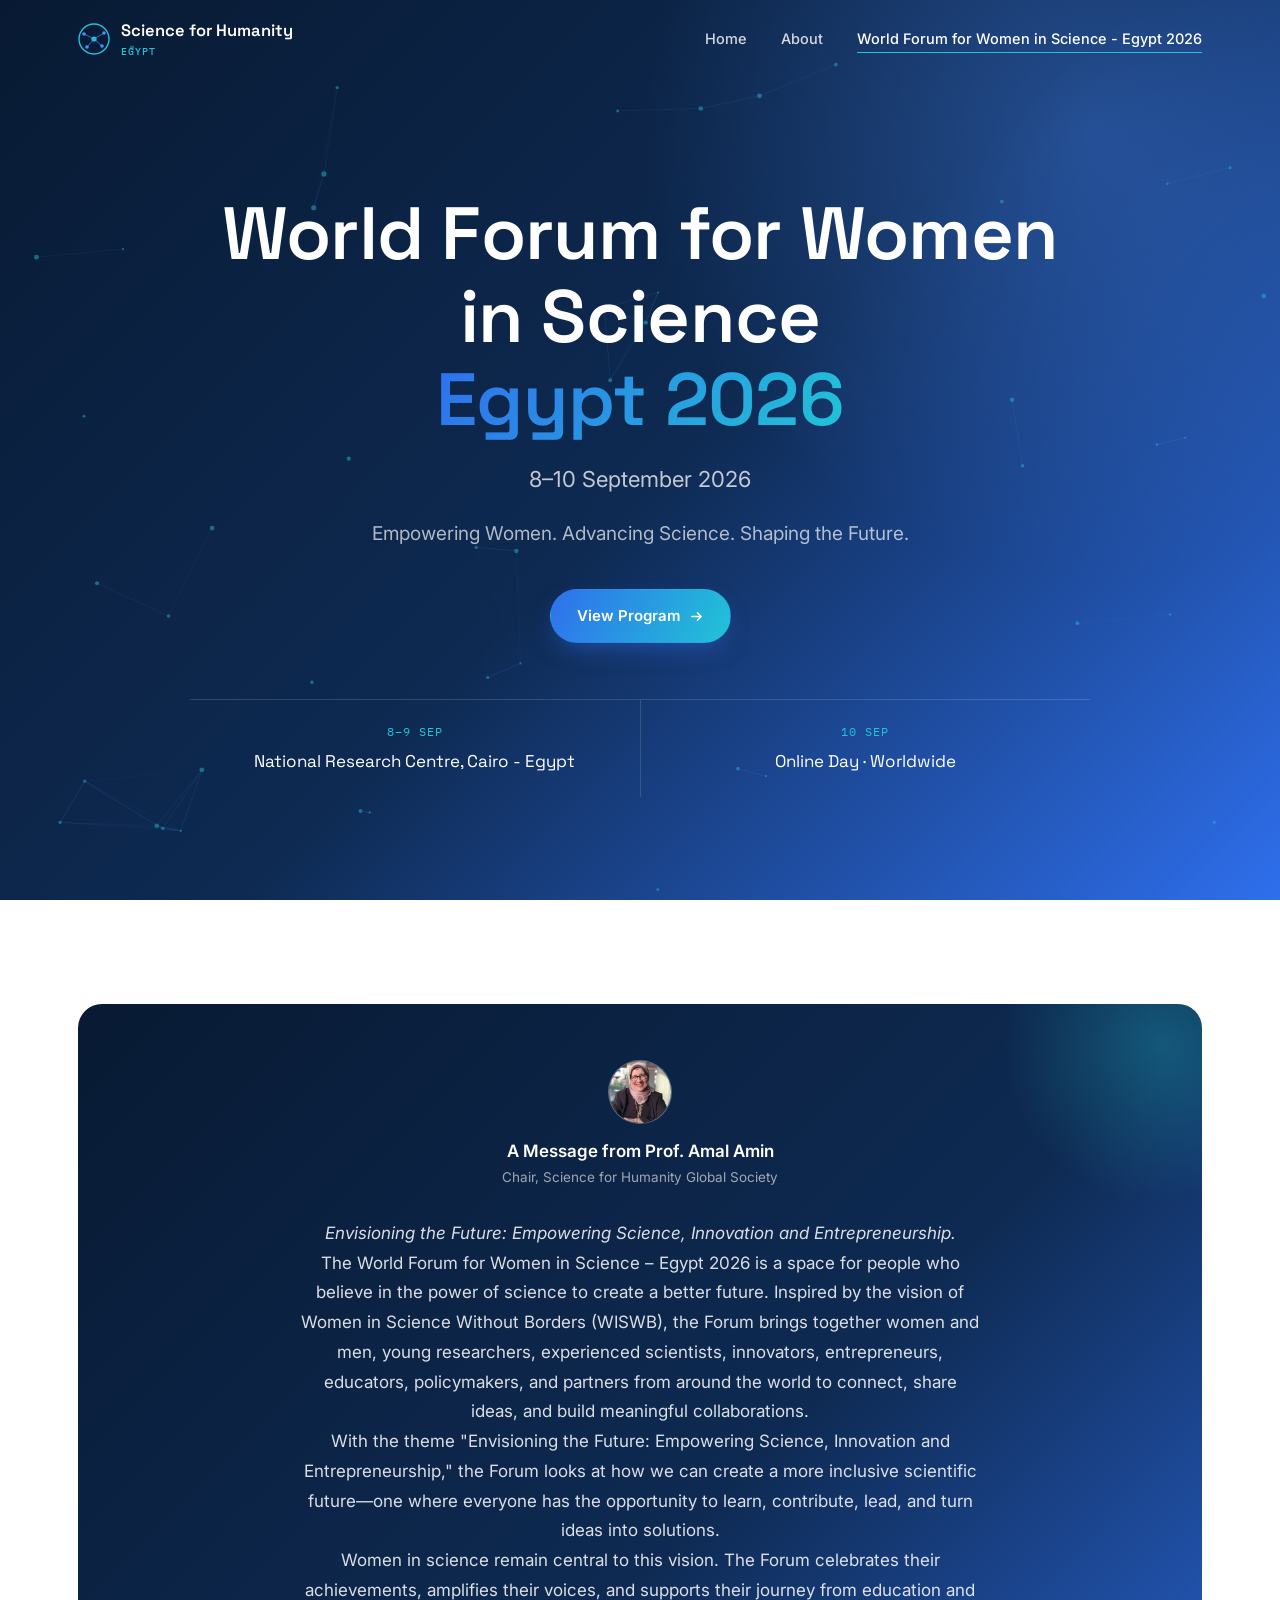
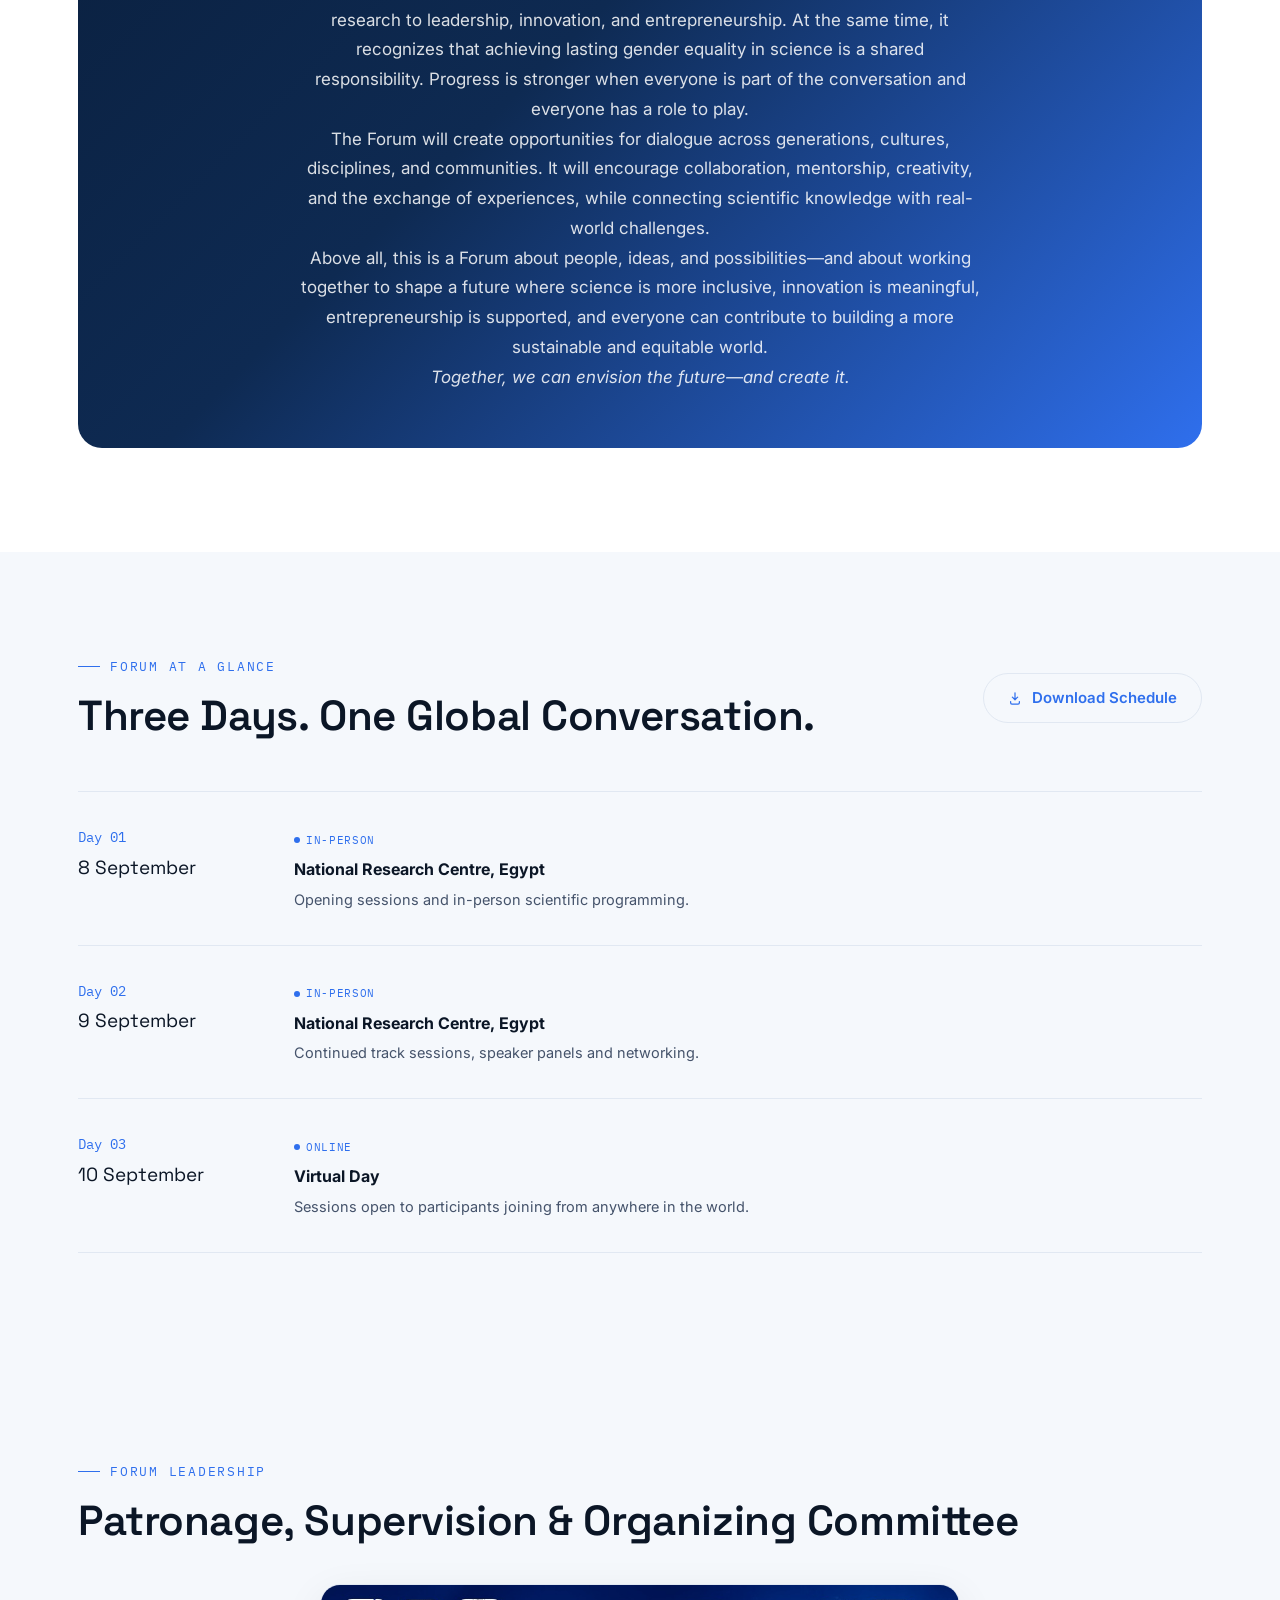
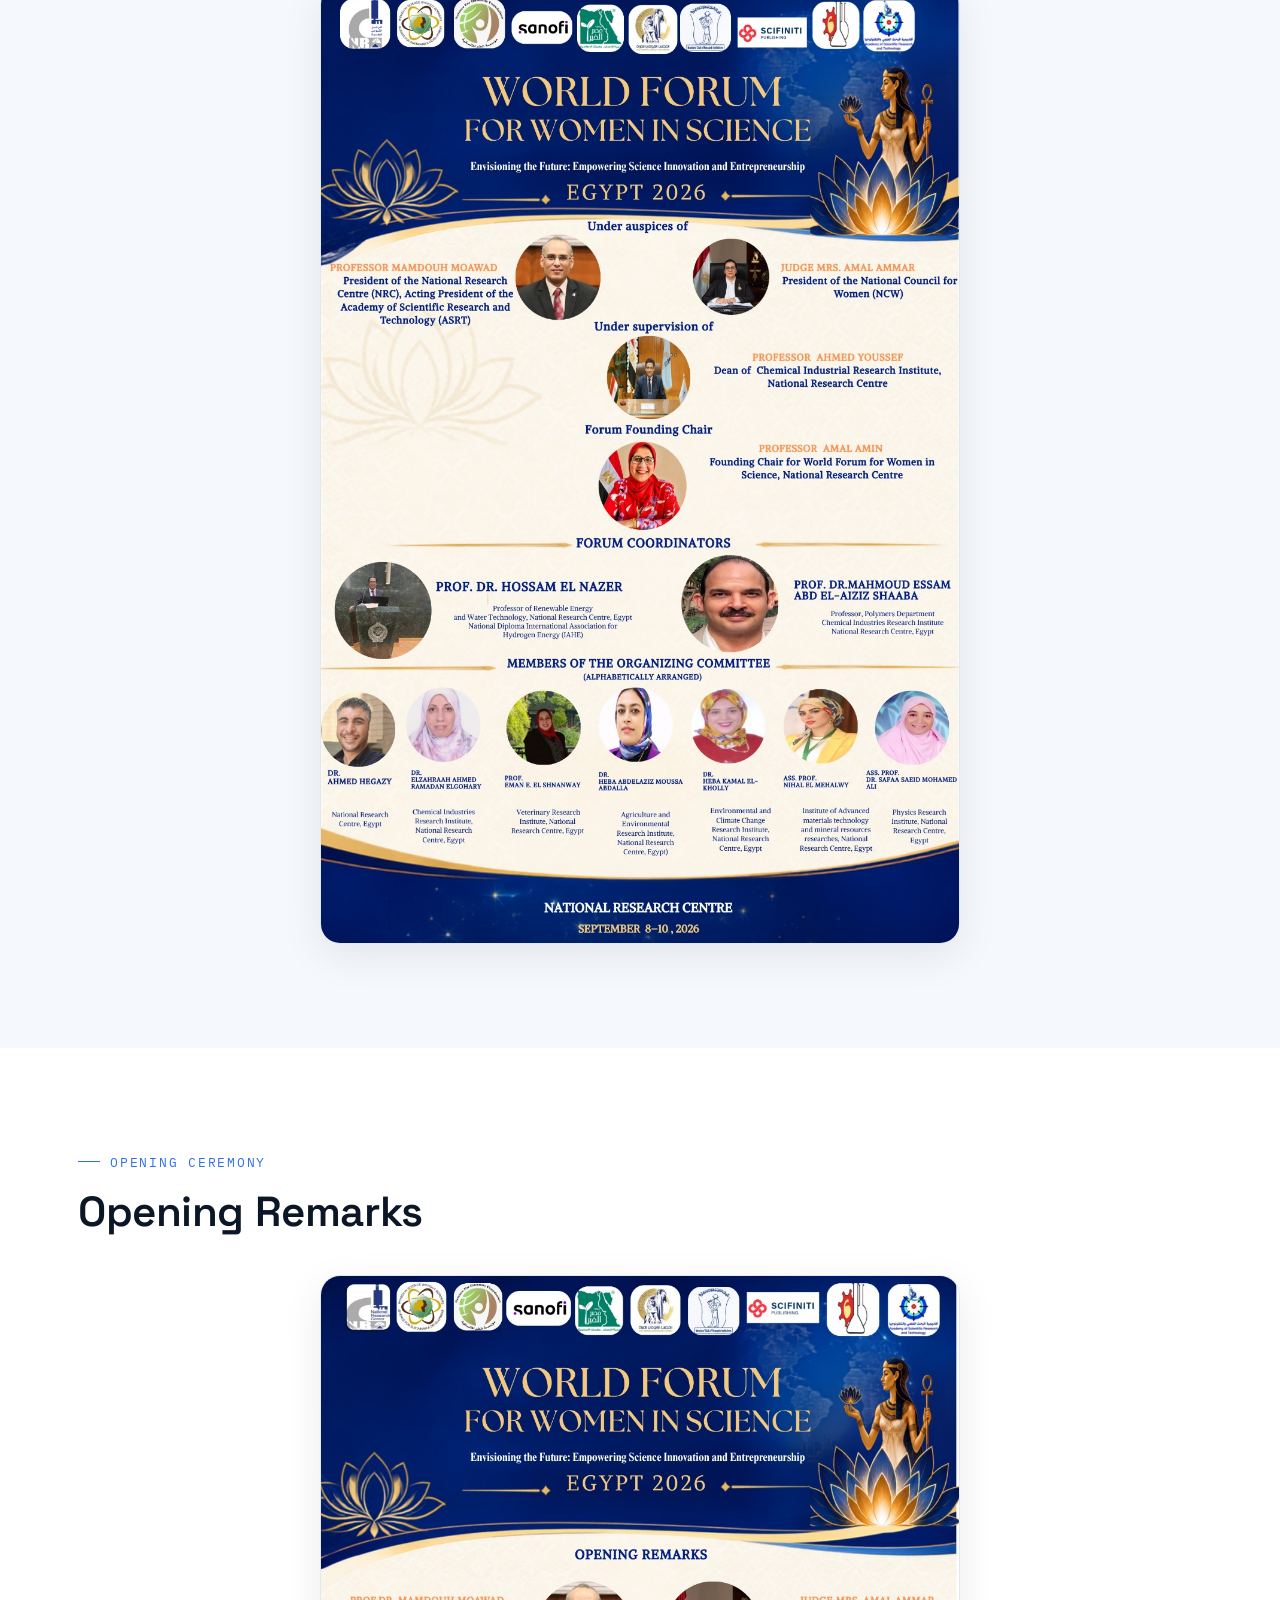
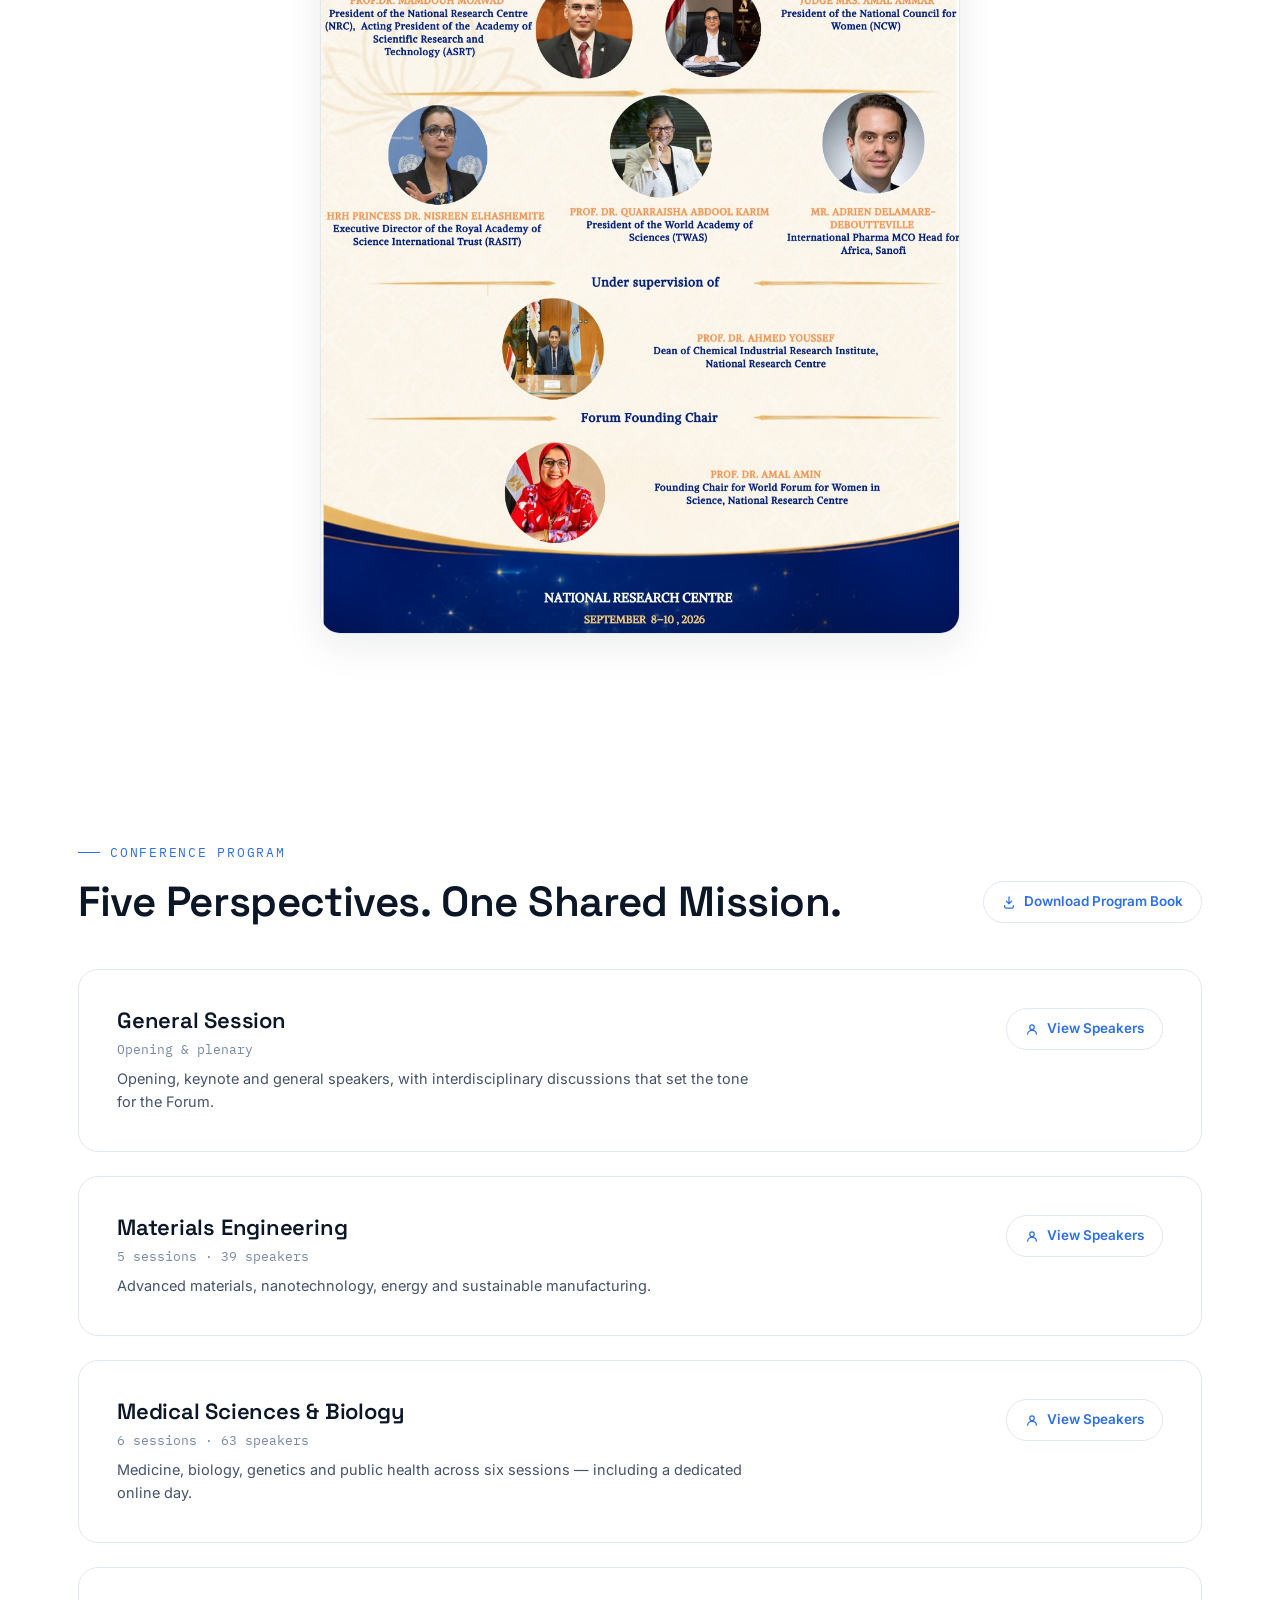
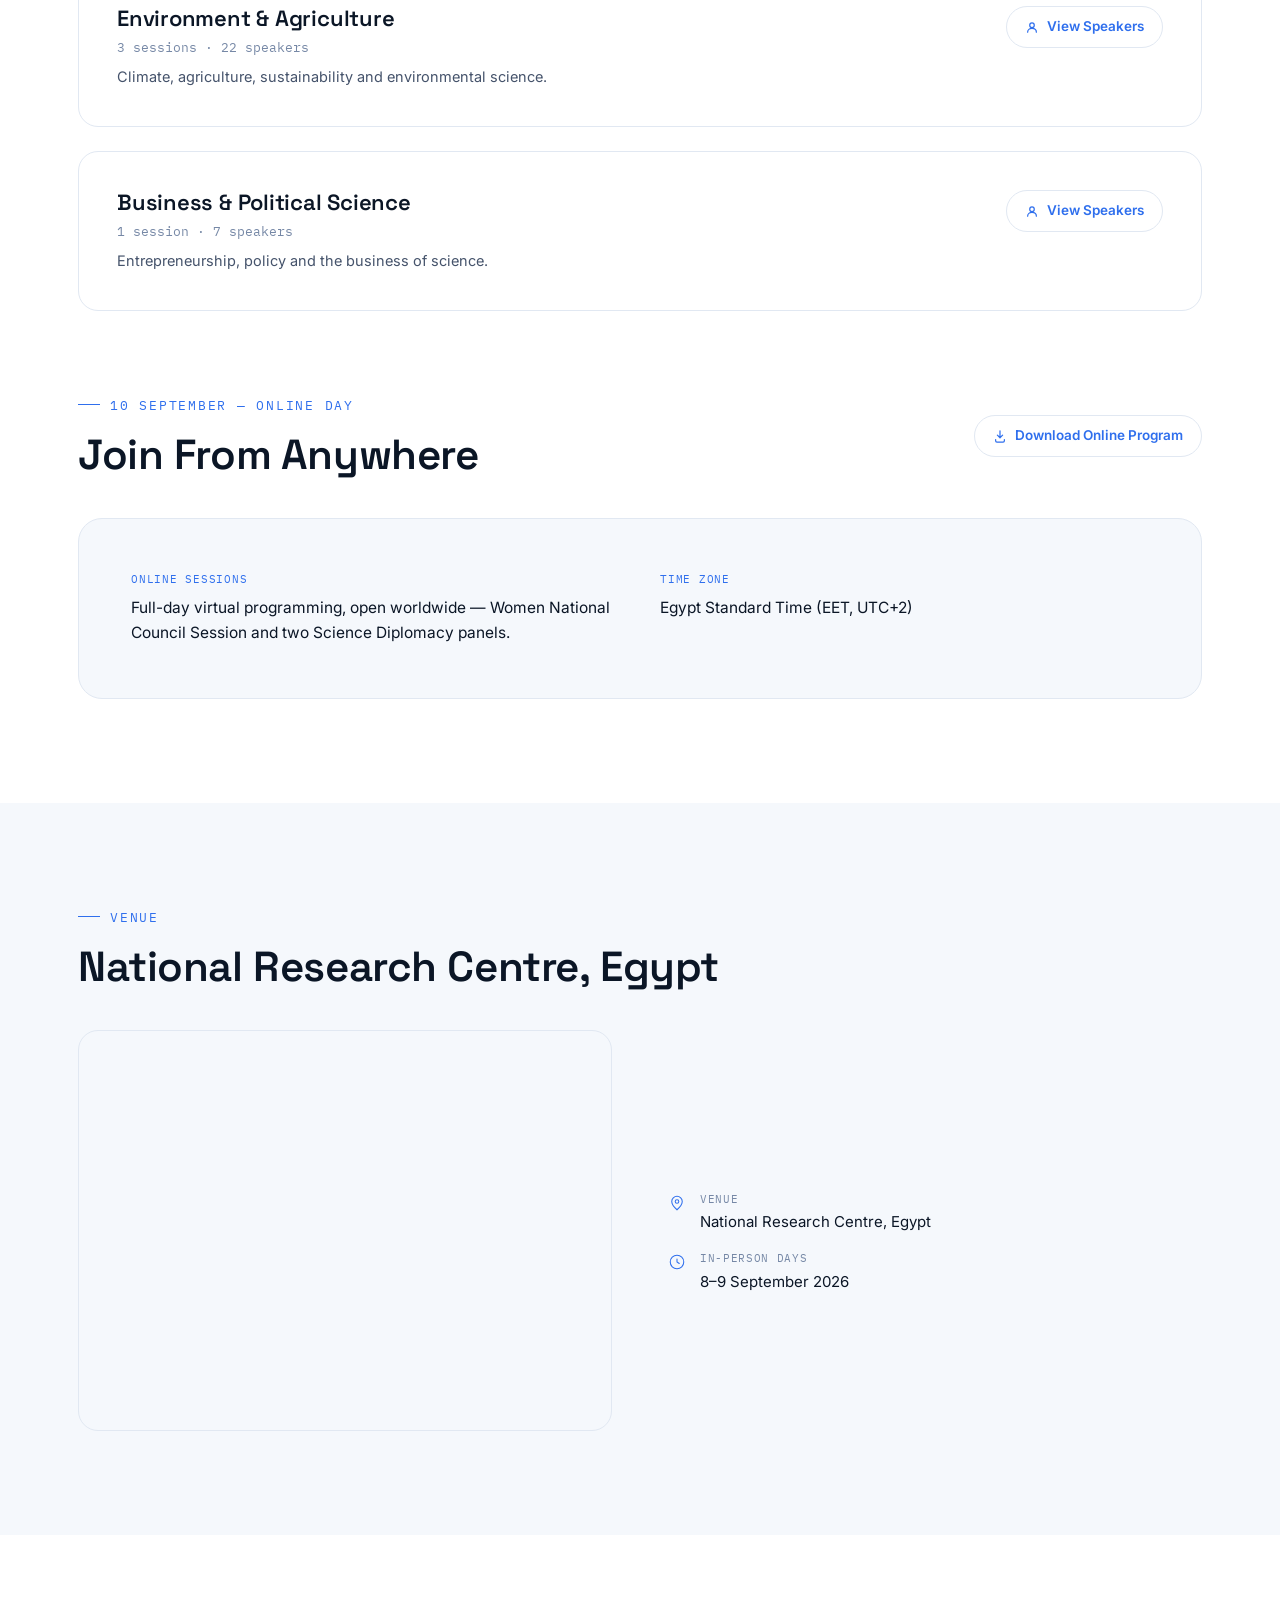
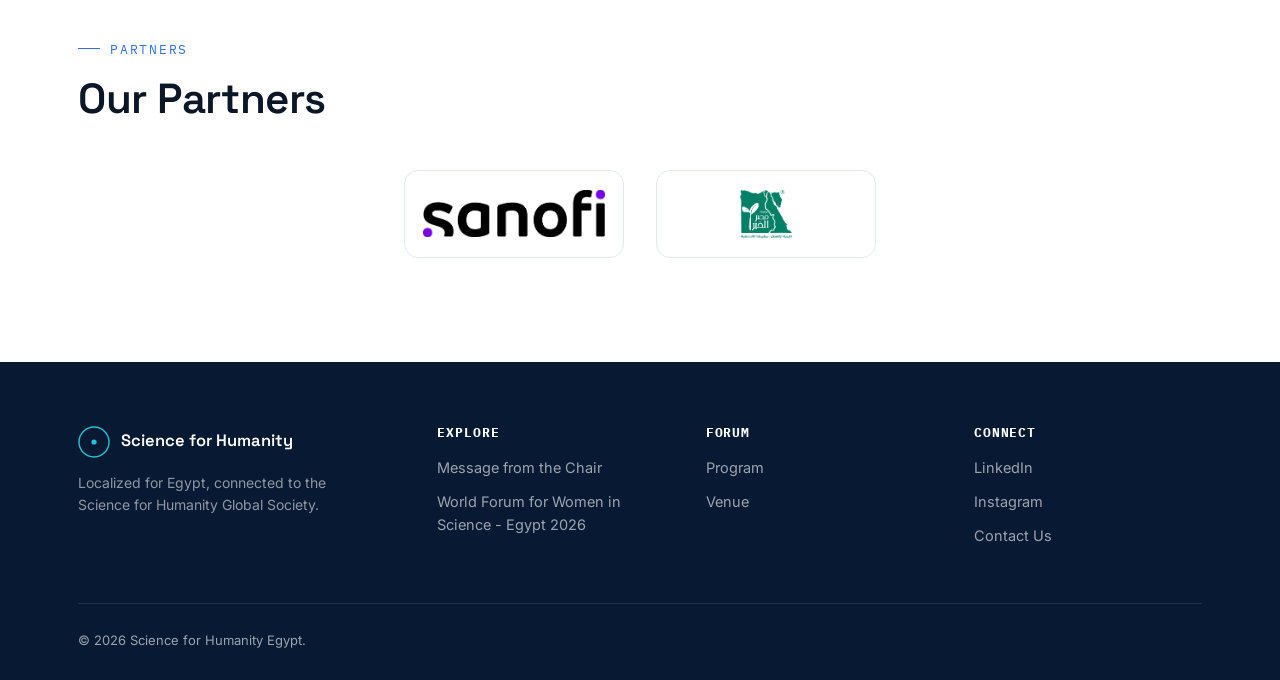
==== commit 316042d2: "linking program book" ====
--- a/forum.html
+++ b/forum.html
@@ -140,7 +140,7 @@
     <div class="eyebrow reveal">Conference Program</div>
     <div style="display:flex; justify-content:space-between; align-items:center; gap:20px; flex-wrap:wrap;">
       <h2 class="h2 reveal glance-heading" style="margin-bottom:0;">Five Perspectives. One Shared Mission.</h2>
-      <a class="pdf-btn reveal" href="assets/programs/forum-program-book.pdf" target="_blank" rel="noopener">
+      <a class="pdf-btn reveal" href="https://drive.google.com/file/d/1CdC2Lkm2wQaqUxL9n7lcbxHMtjKuEtZQ/view?usp=drive_link" target="_blank" rel="noopener">
         <svg viewBox="0 0 16 16" fill="none"><path d="M8 2v8m0 0L5 7m3 3l3-3M3 12v1.5A1.5 1.5 0 0 0 4.5 15h7a1.5 1.5 0 0 0 1.5-1.5V12" stroke="currentColor" stroke-width="1.4" stroke-linecap="round" stroke-linejoin="round"/></svg>
         Download Program Book
       </a>
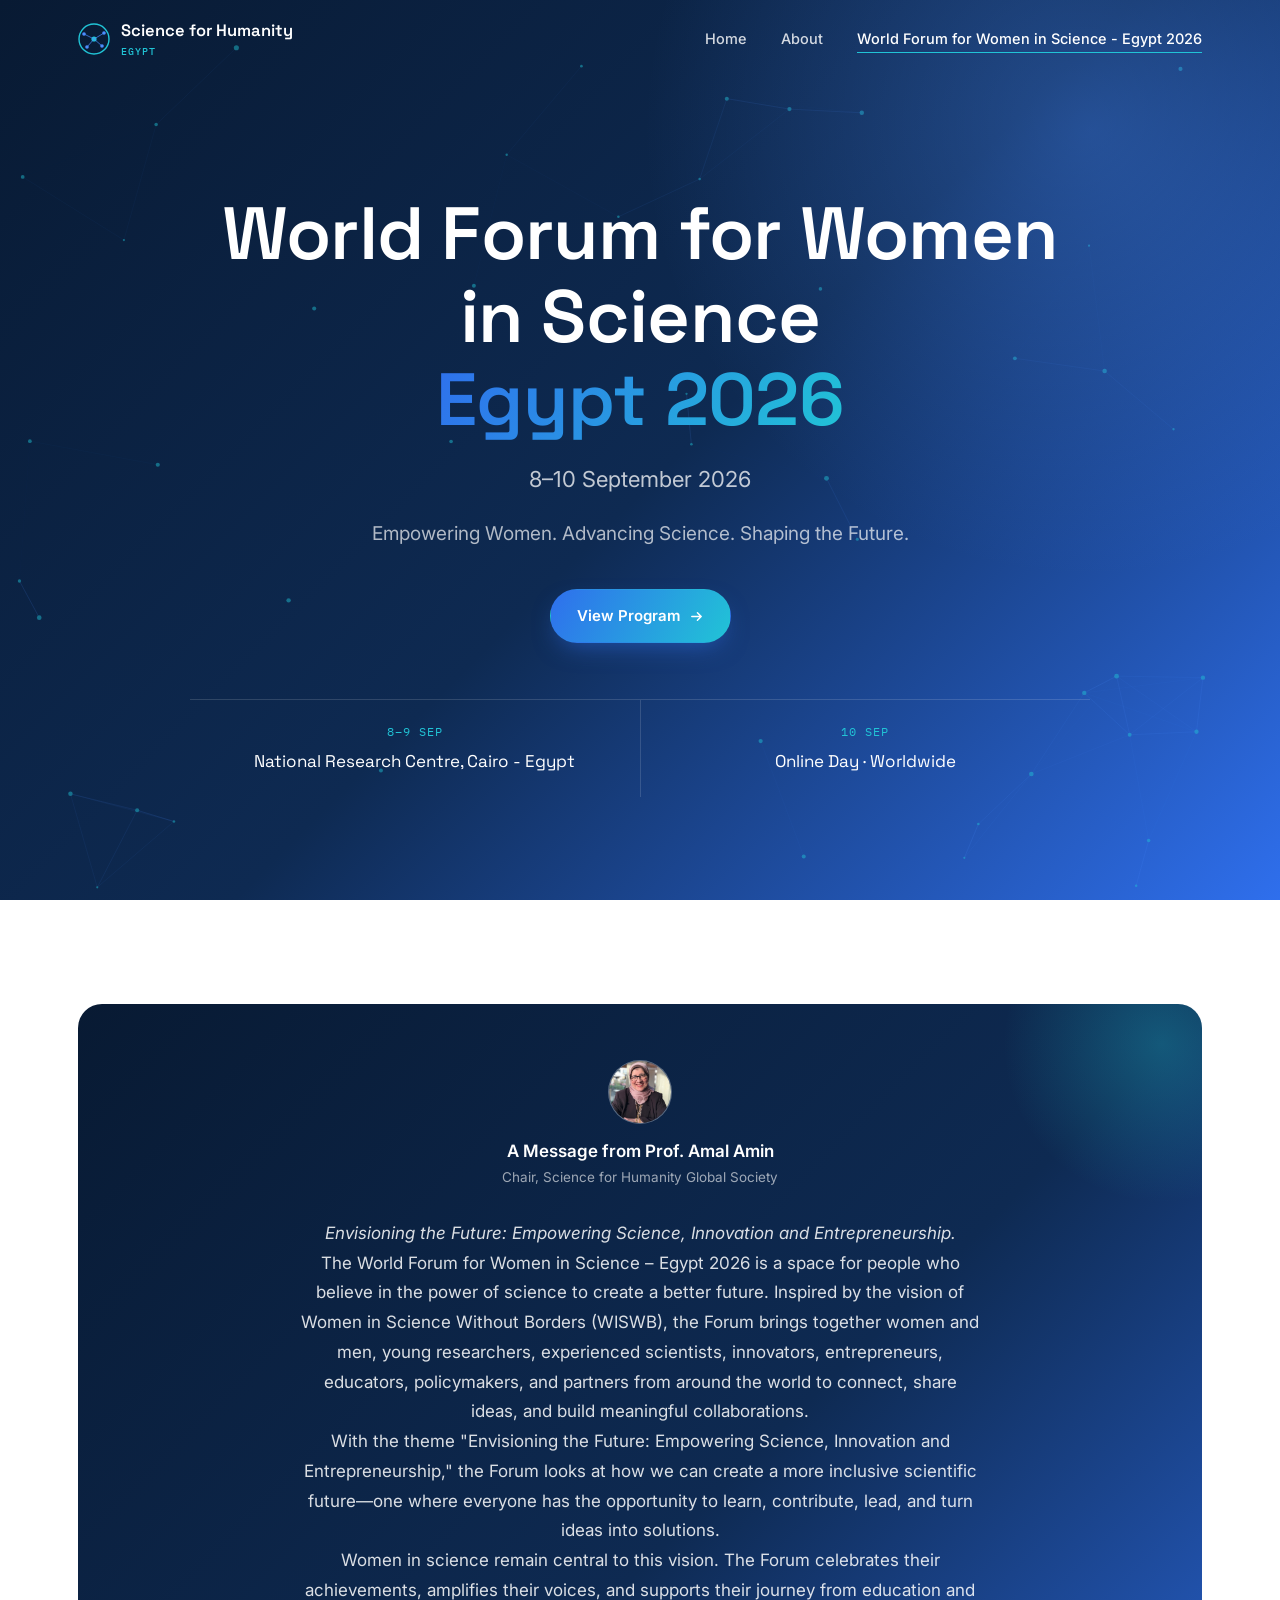
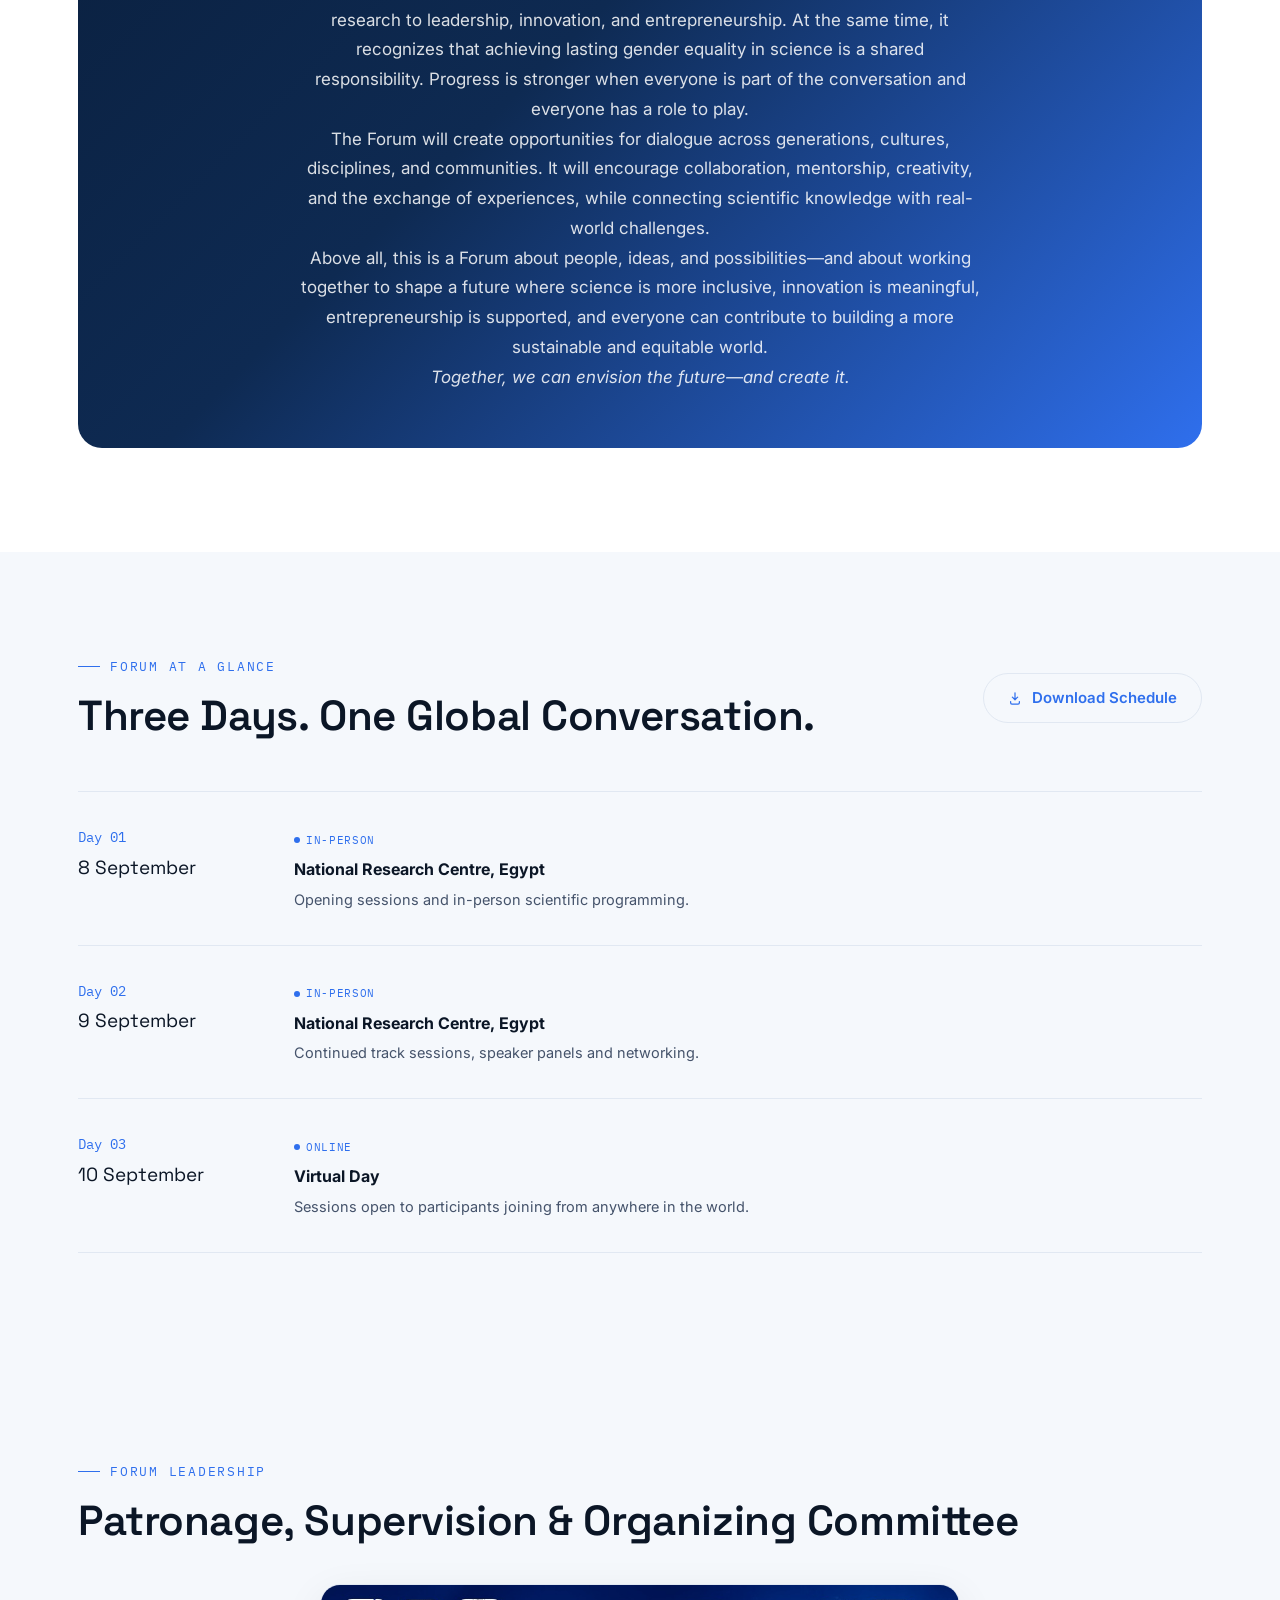
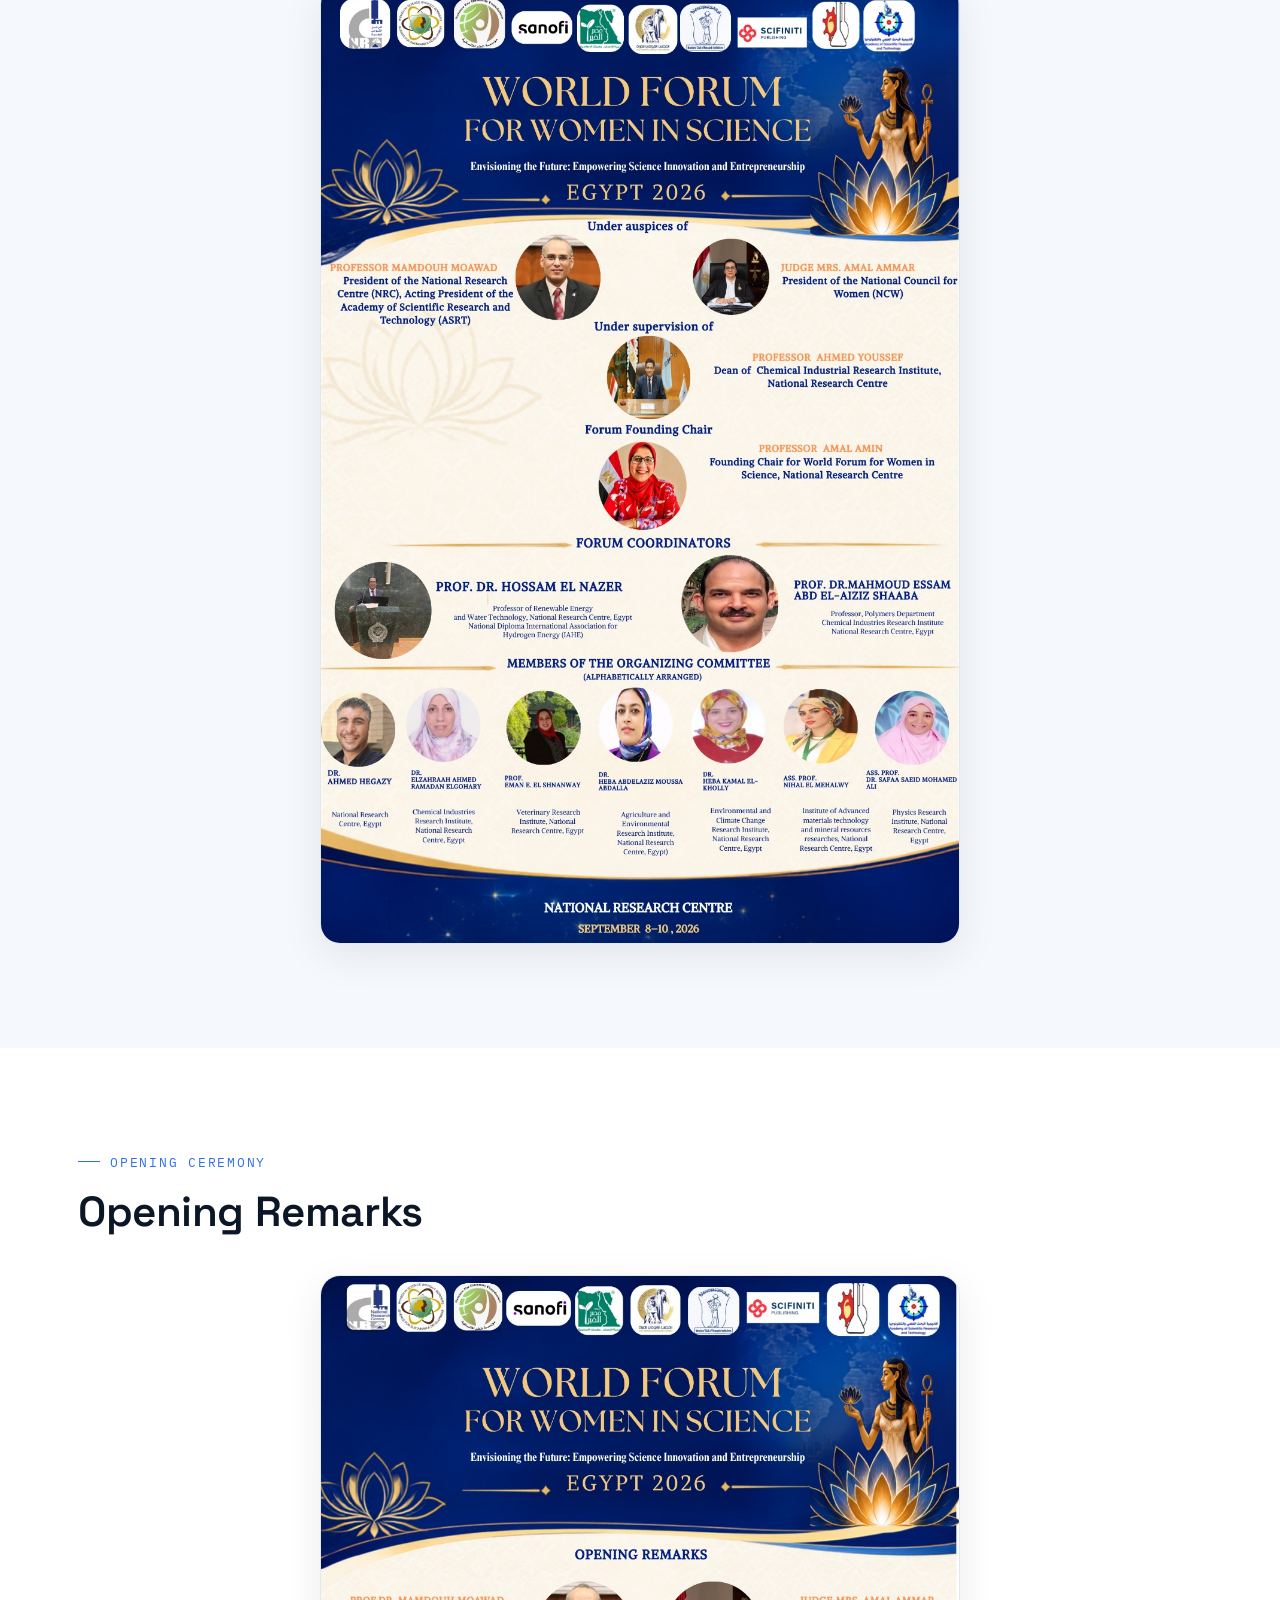
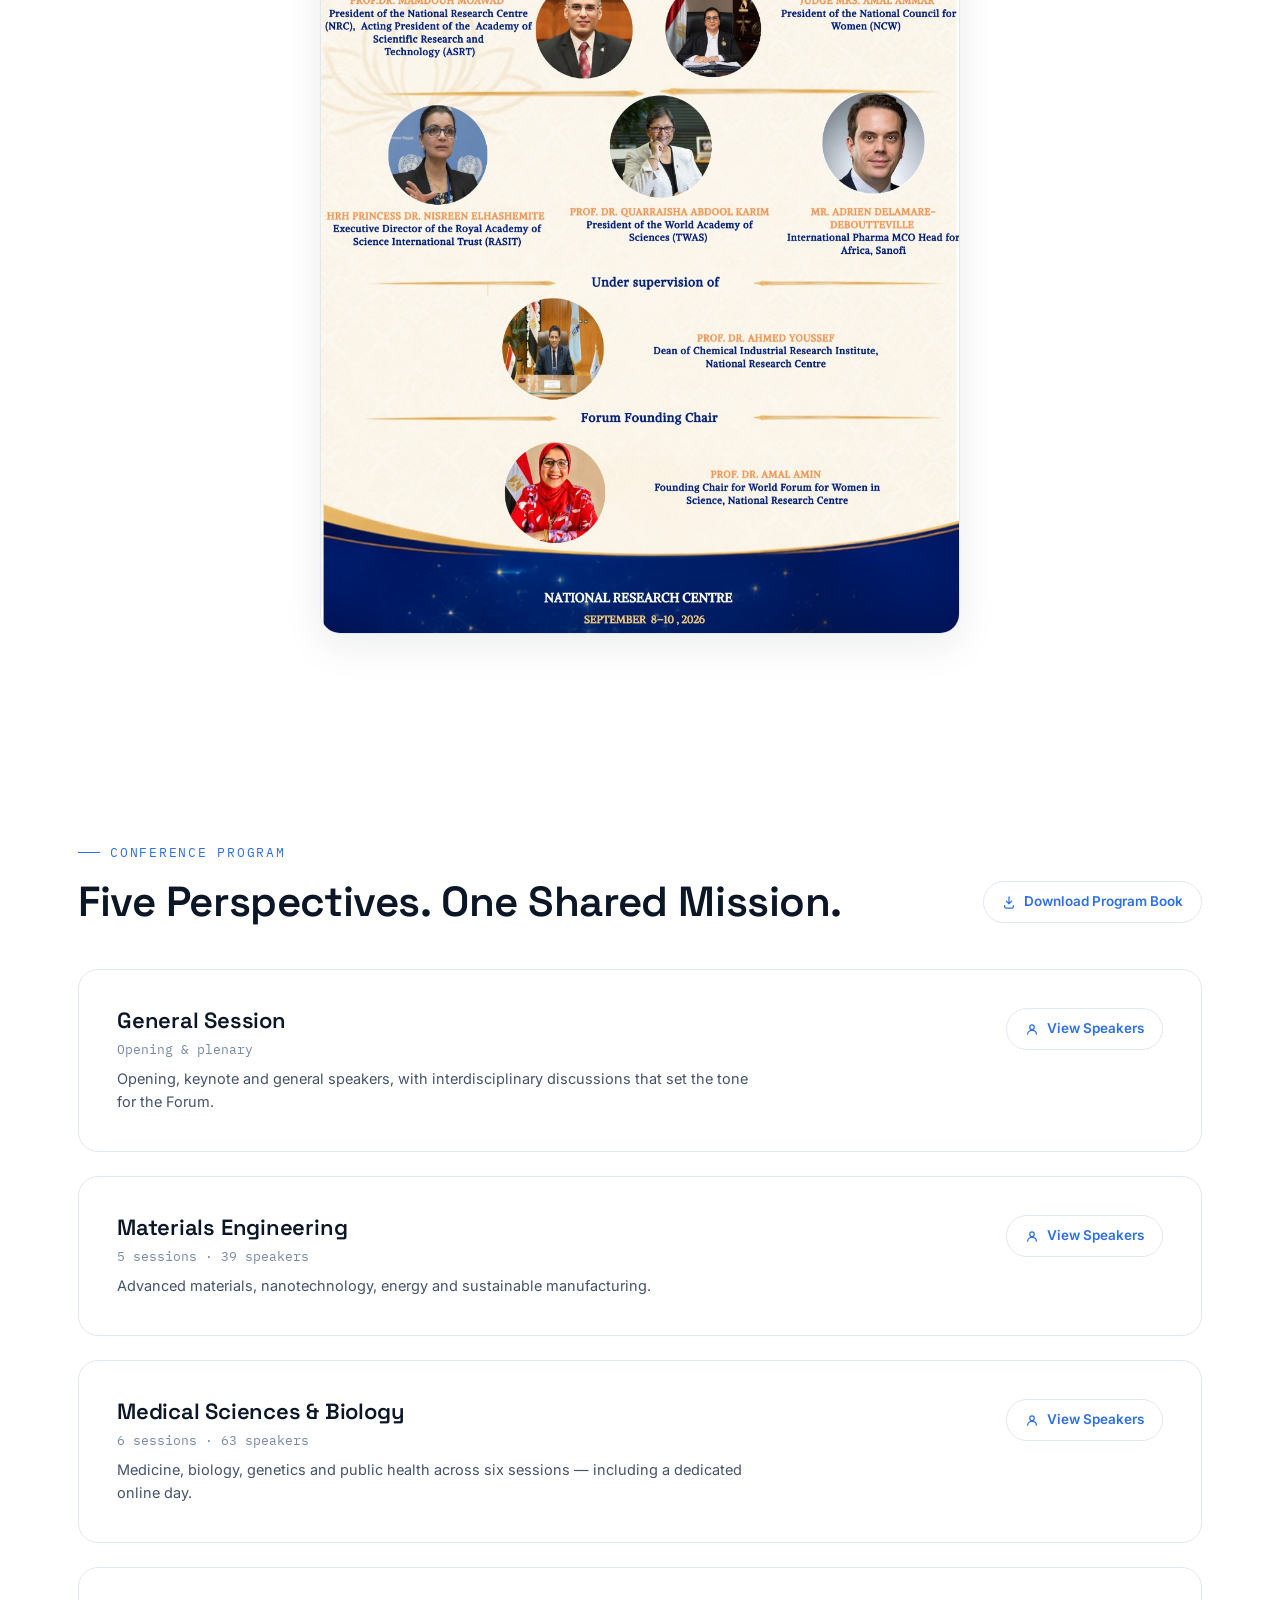
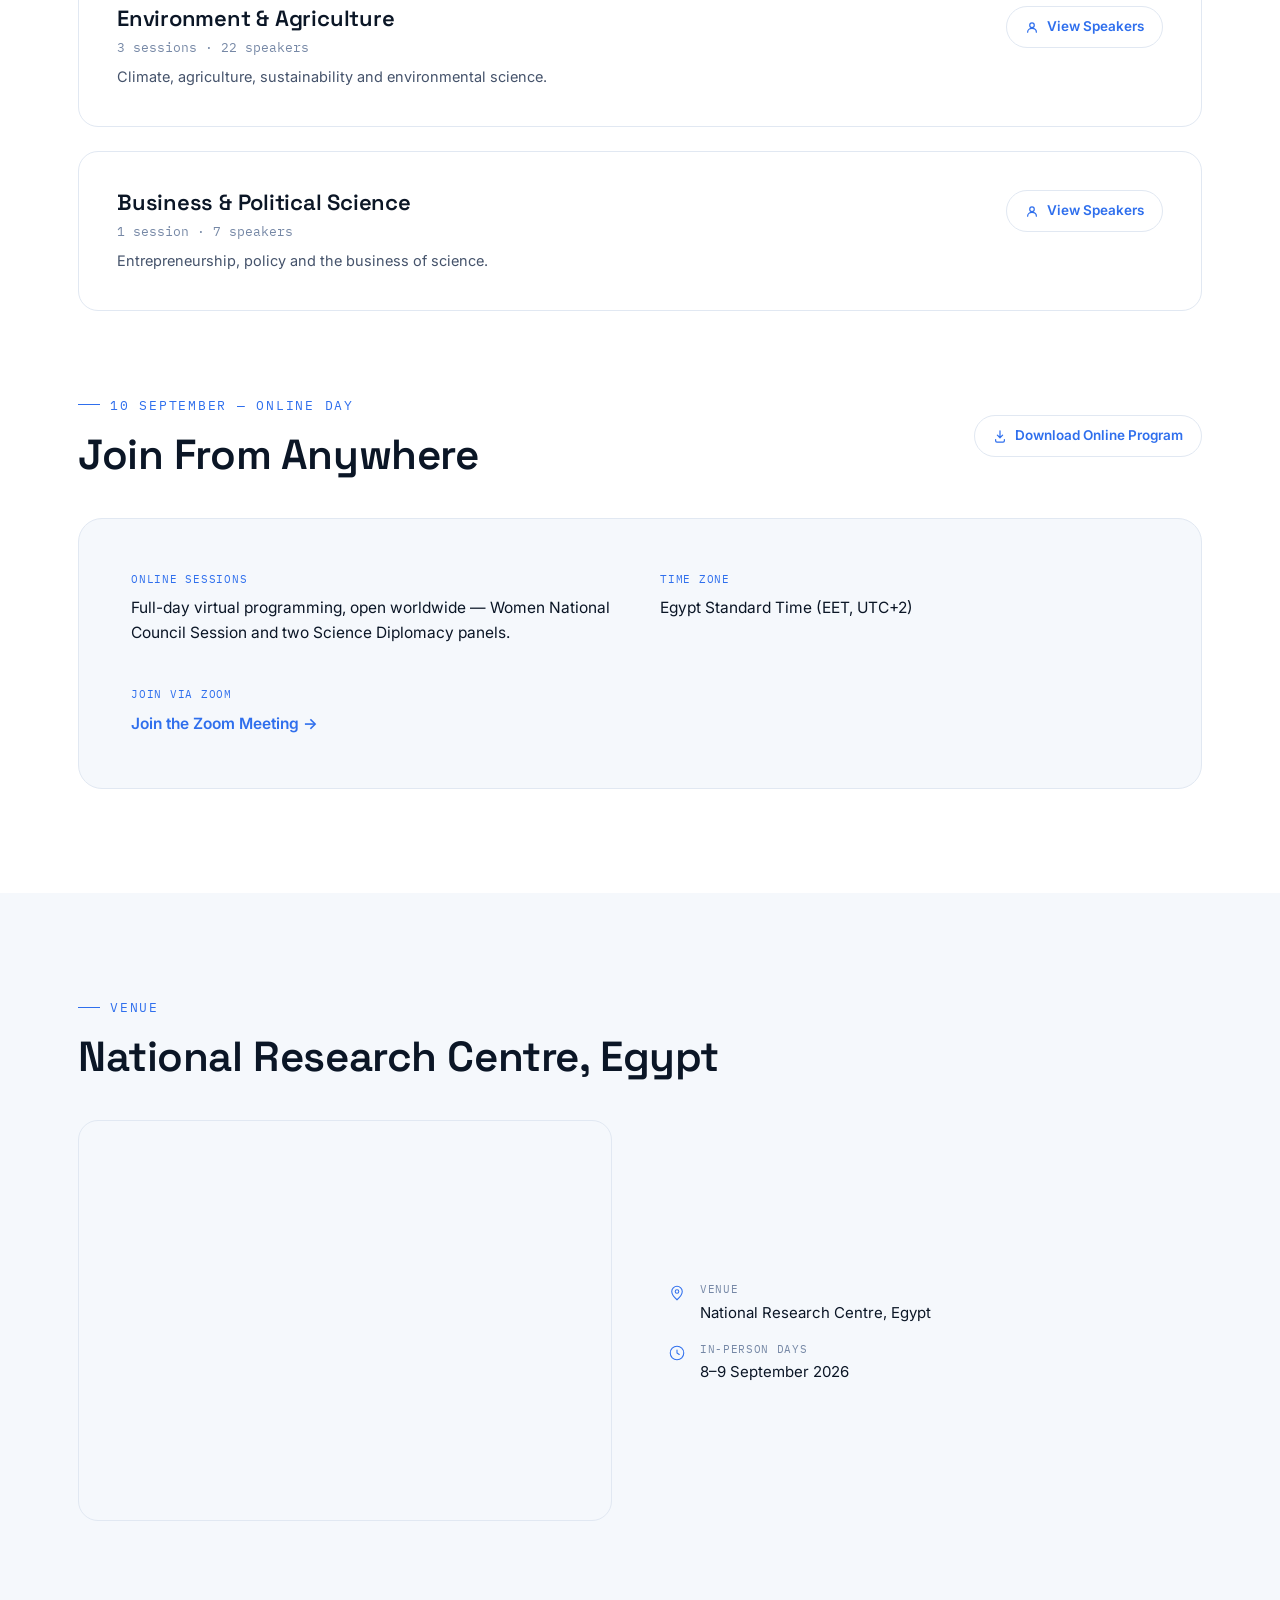
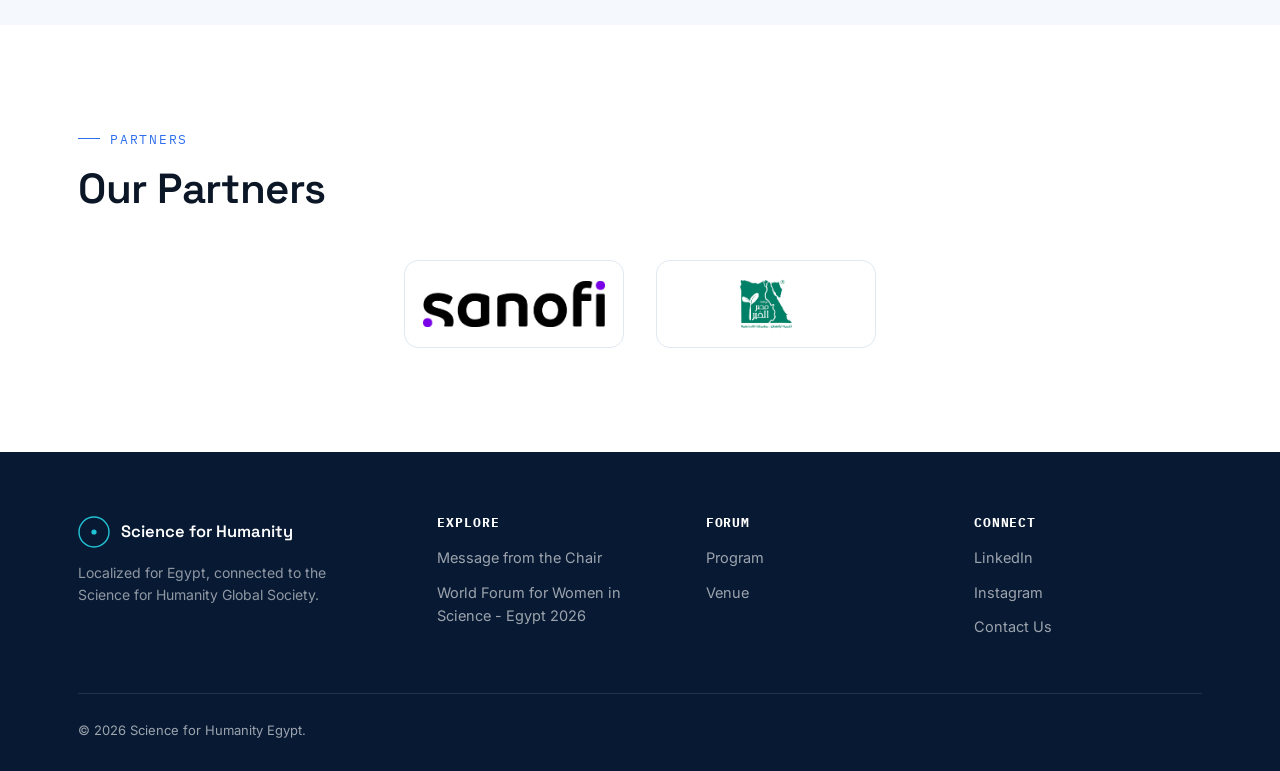
==== commit e546c8ed: "link added" ====
--- a/forum.html
+++ b/forum.html
@@ -184,6 +184,7 @@
     <div class="online-panel reveal" style="margin-top:40px;">
       <div class="online-item"><div class="l">Online Sessions</div><div class="v">Full-day virtual programming, open worldwide — Women National Council Session and two Science Diplomacy panels.</div></div>
       <div class="online-item"><div class="l">Time Zone</div><div class="v">Egypt Standard Time (EET, UTC+2)</div></div>
+      <div class="online-item"><div class="l">Join via Zoom</div><div class="v"><a href="https://us06web.zoom.us/j/84069079624?pwd=igz2TzPwDFFNTNLDP0QD6FtzXMOzrV.1" target="_blank" rel="noopener" style="color:var(--blue); font-weight:600;">Join the Zoom Meeting →</a></div></div>
     </div>
   </div>
 </section>
--- a/styles.css
+++ b/styles.css
@@ -271,6 +271,7 @@
 
 .globe-wrap{ position:relative; }
 .globe-wrap svg{ width:100%; height:auto; }
+.globe-wrap img{ max-width:78%; margin:0 auto; }
 
 /* ============================================================
    LEADERSHIP
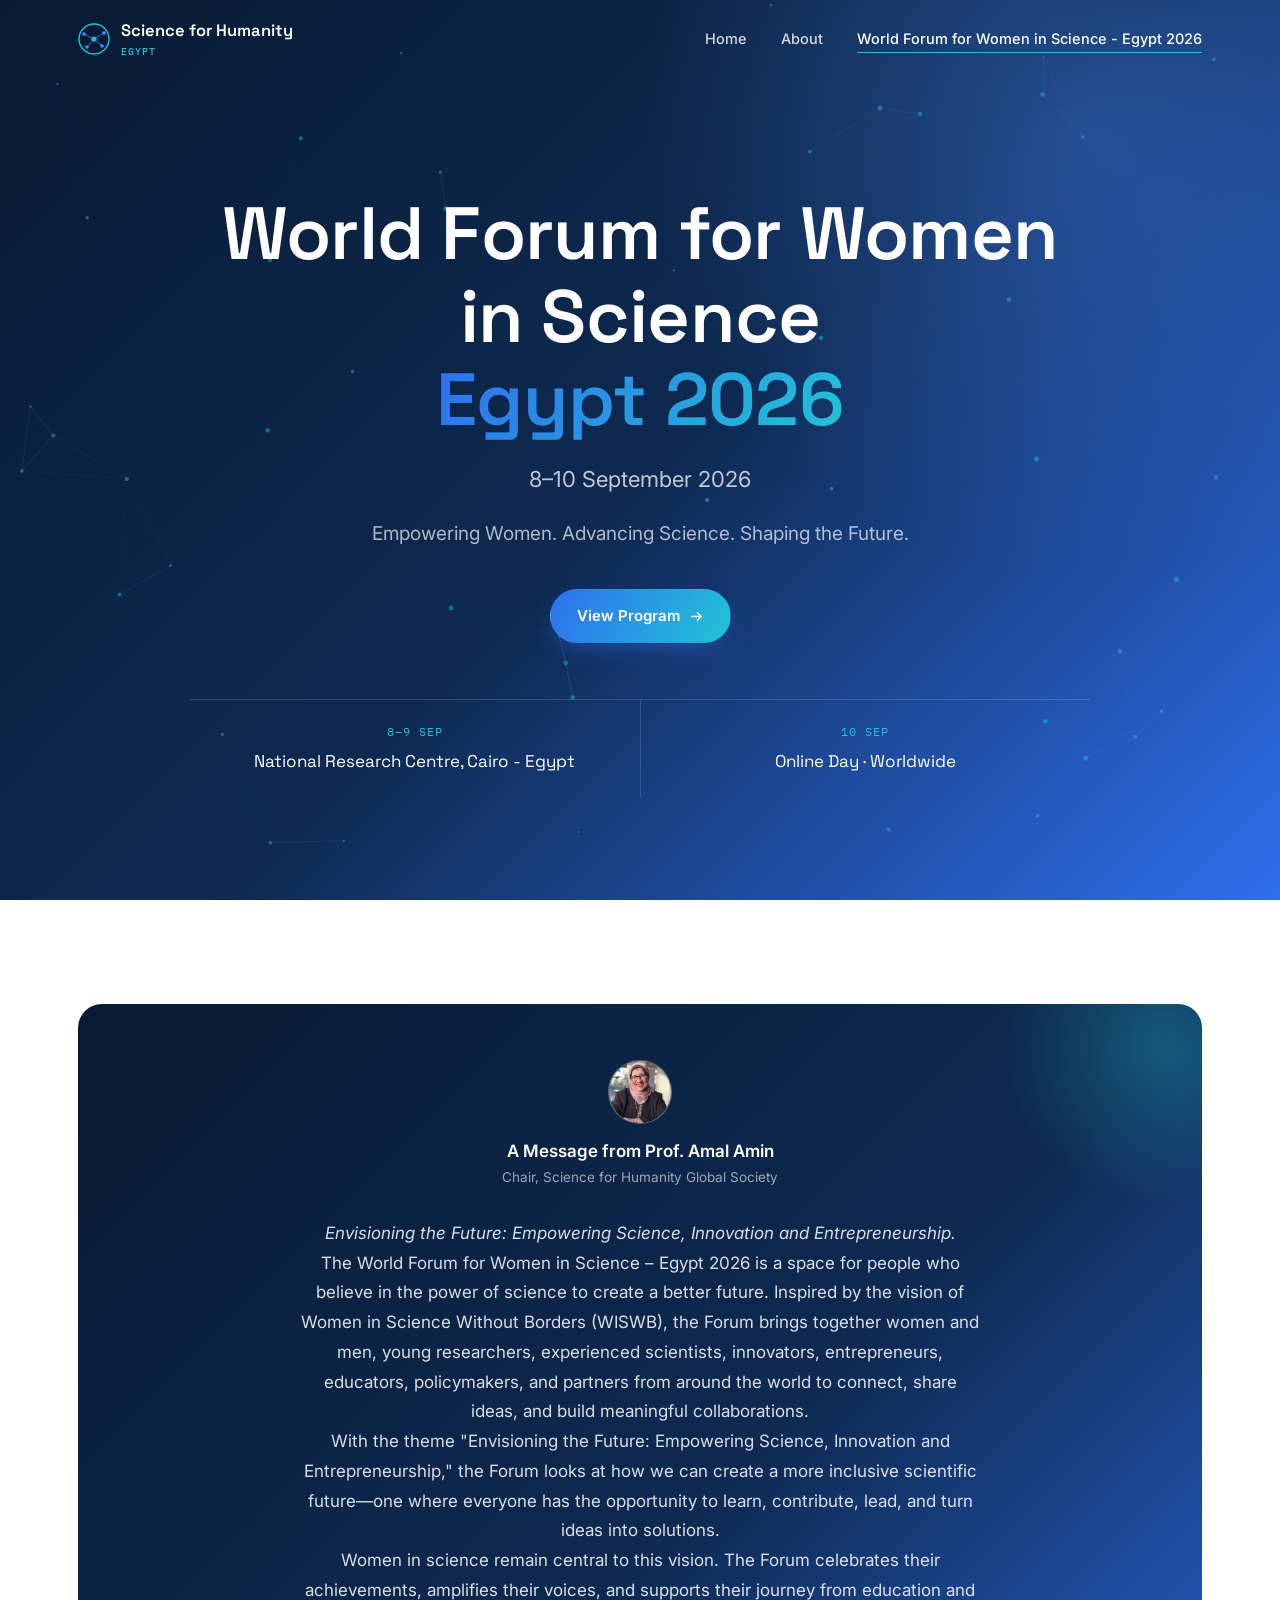
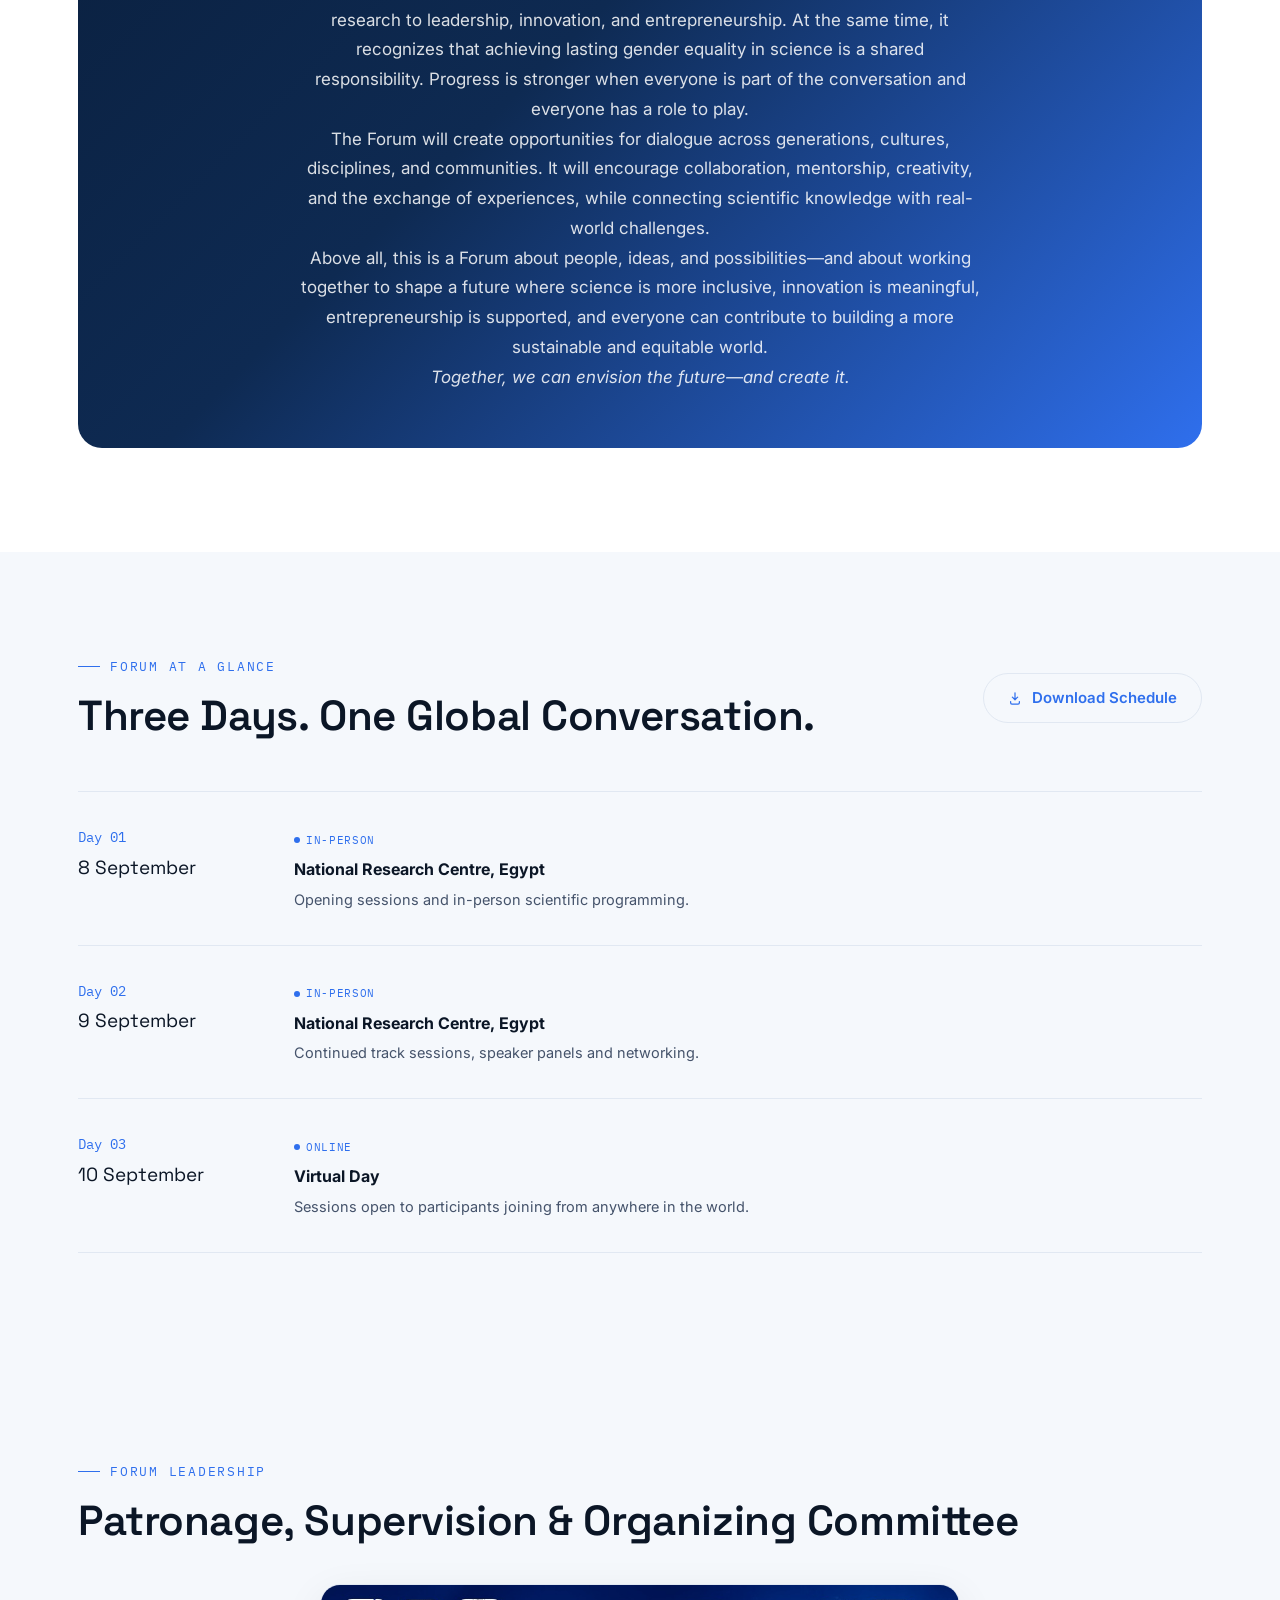
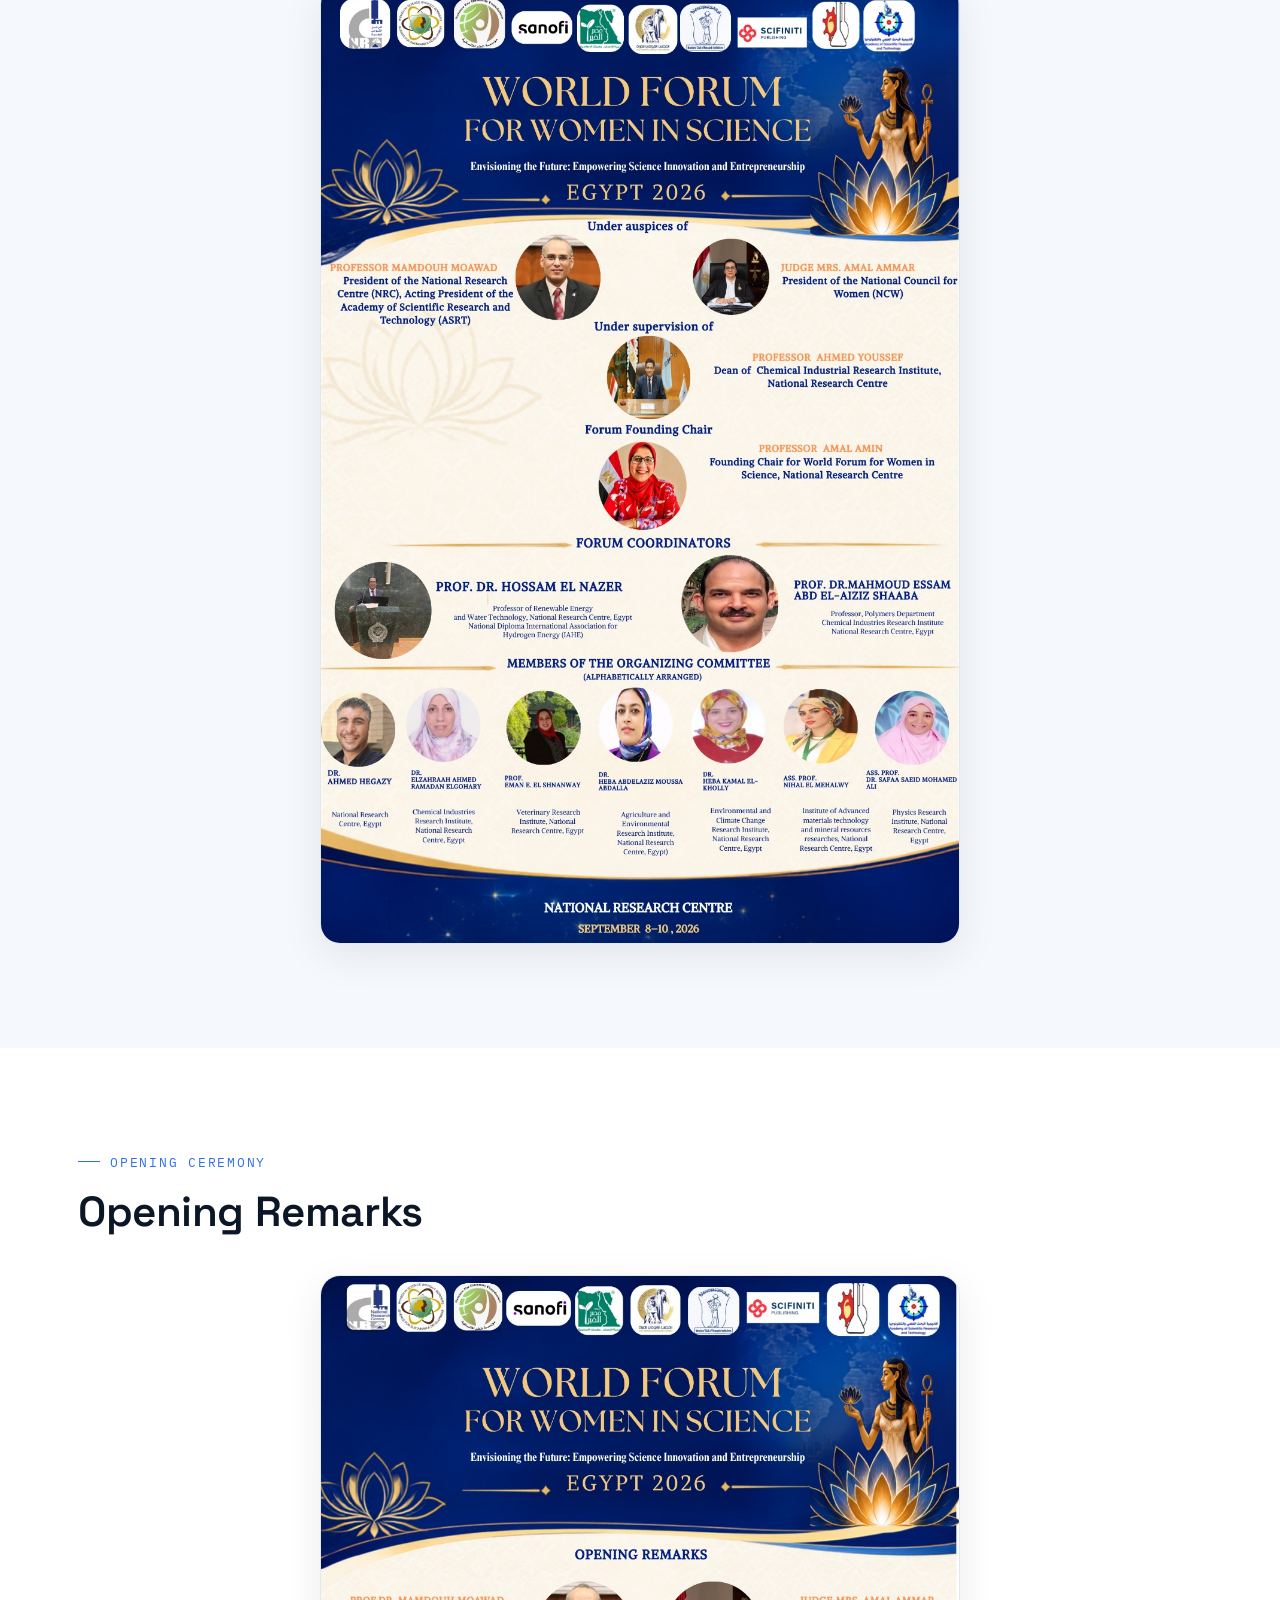
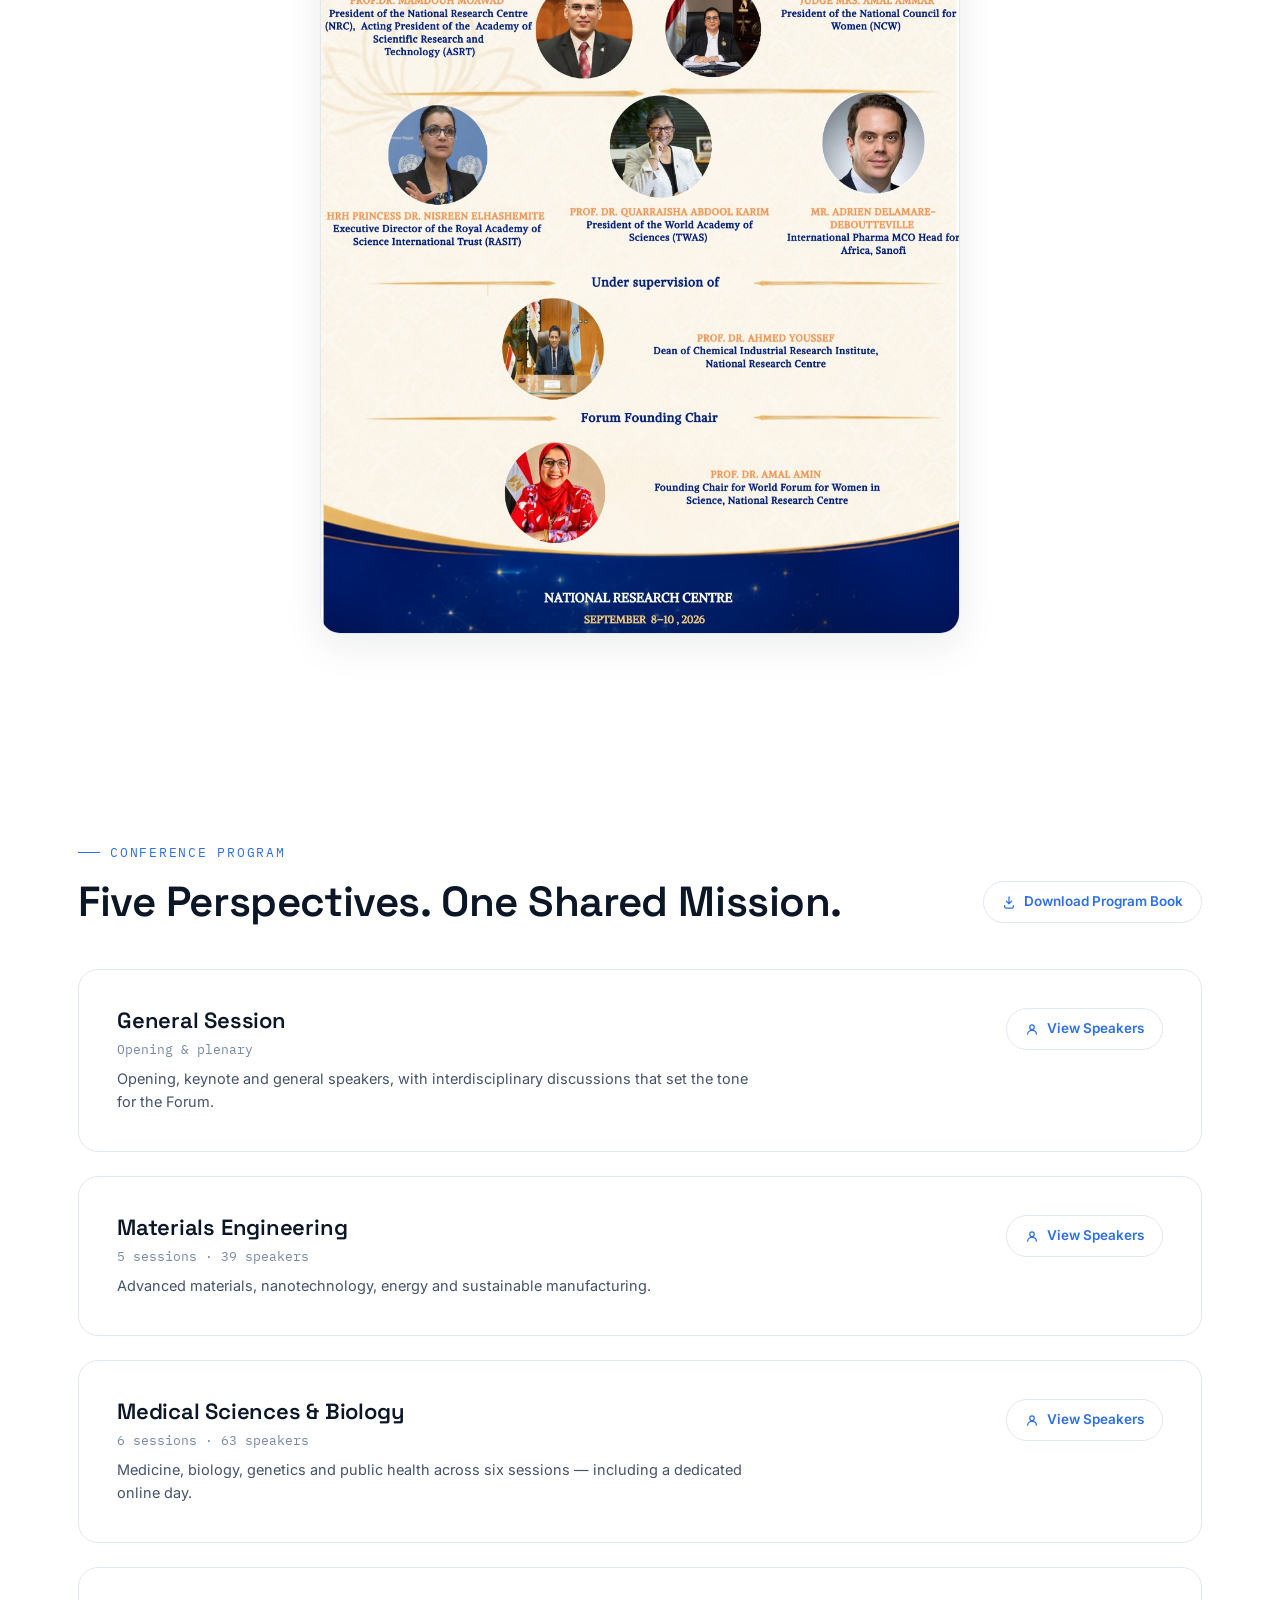
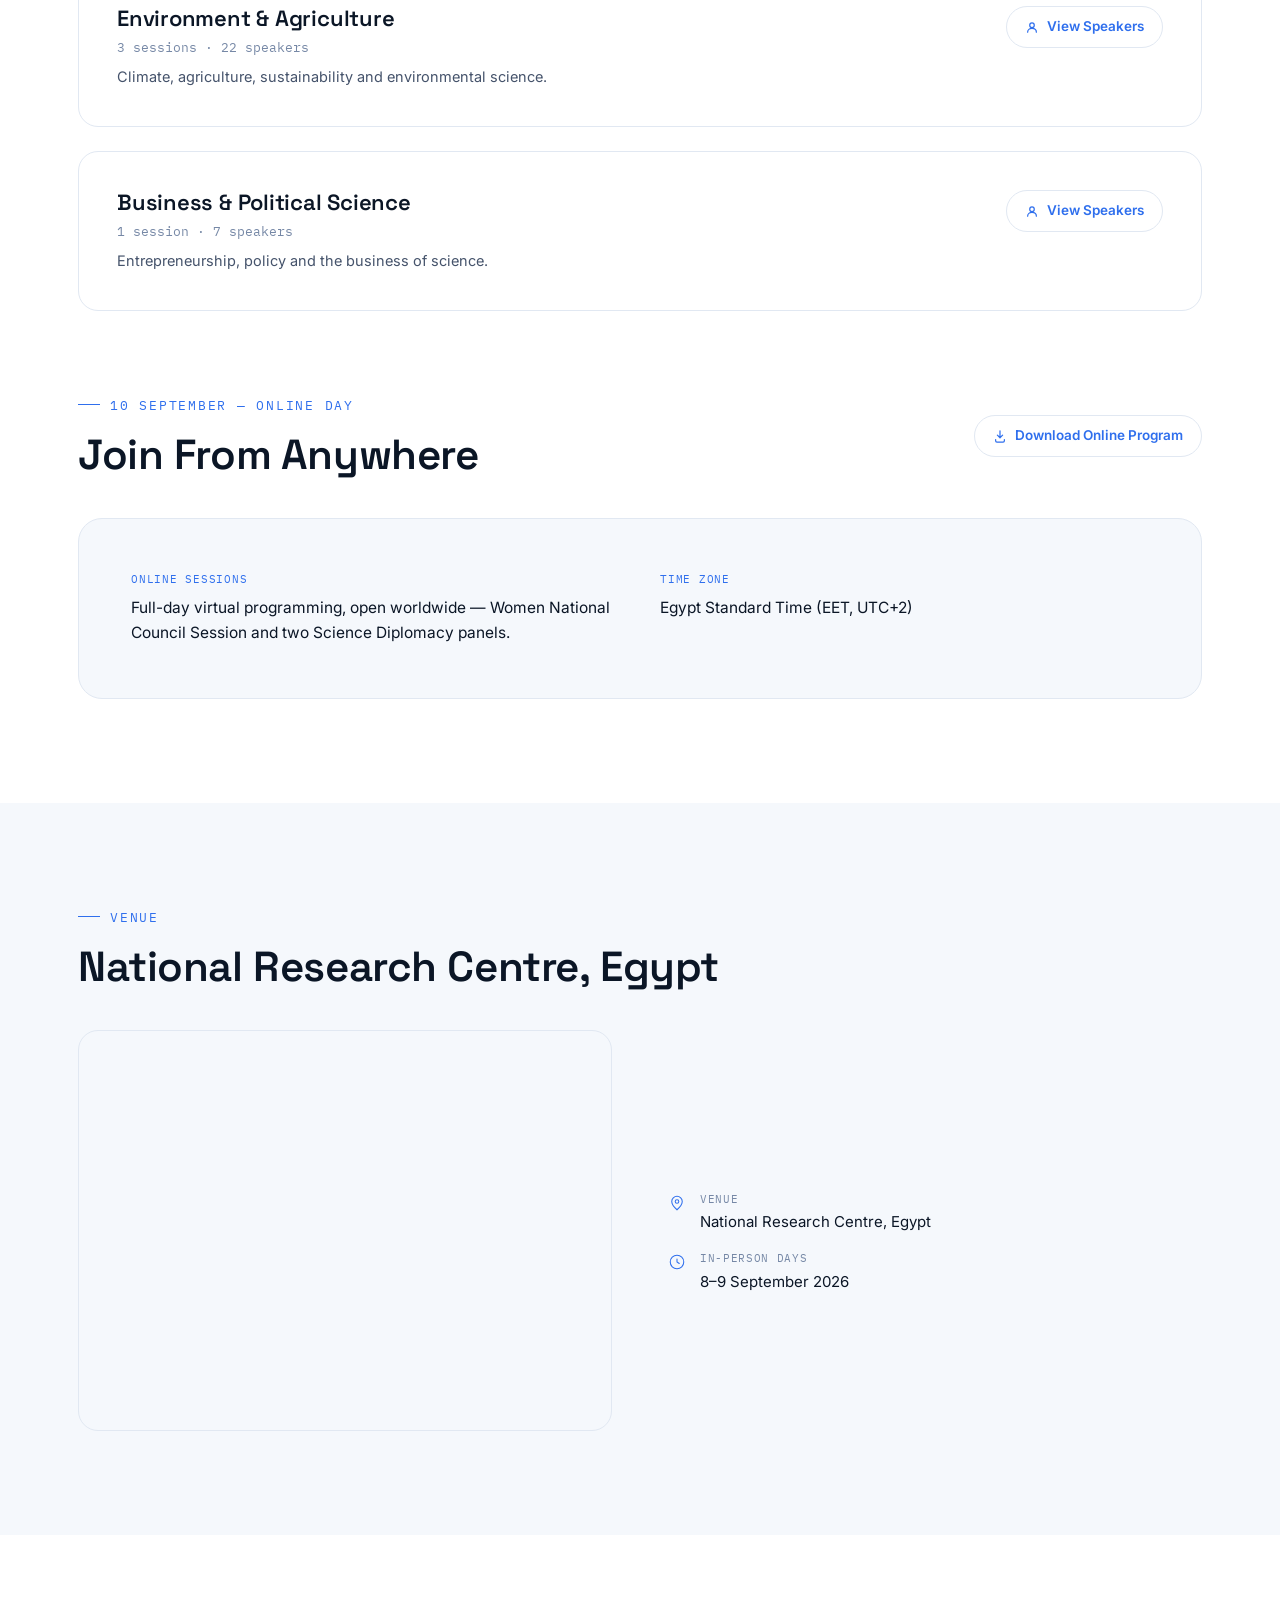
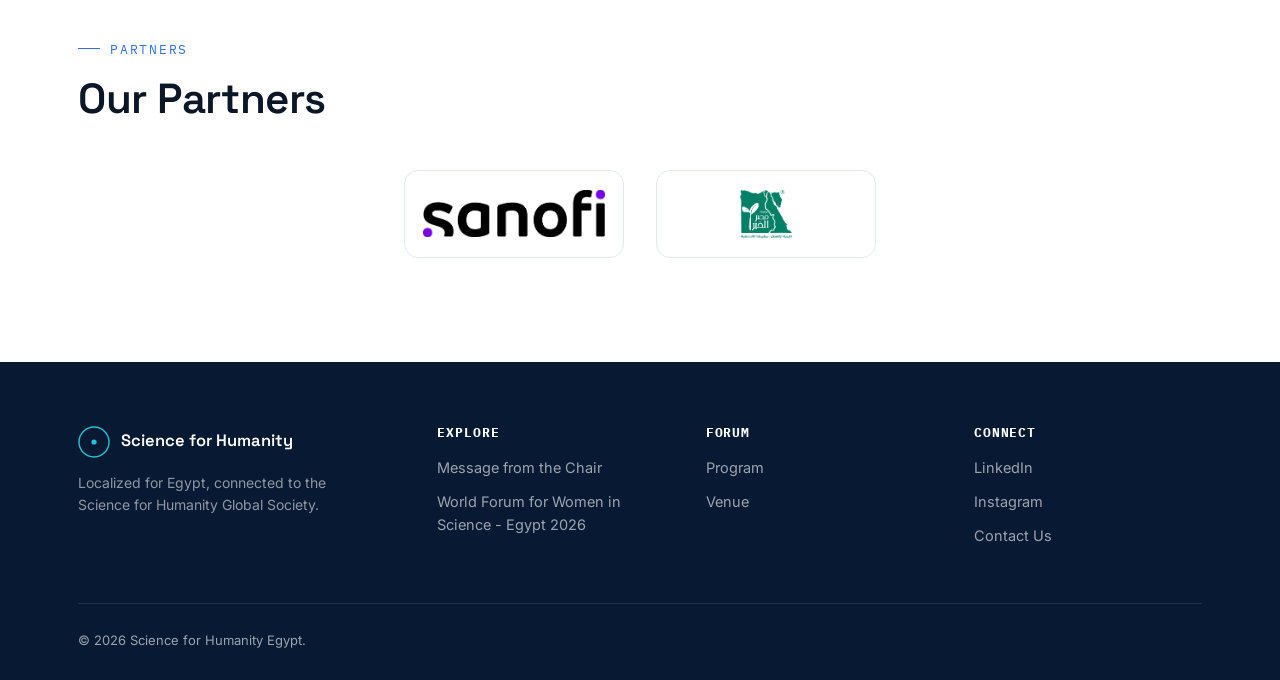
==== commit 477c4b0d: "trial2" ====
--- a/forum.html
+++ b/forum.html
@@ -184,7 +184,6 @@
     <div class="online-panel reveal" style="margin-top:40px;">
       <div class="online-item"><div class="l">Online Sessions</div><div class="v">Full-day virtual programming, open worldwide — Women National Council Session and two Science Diplomacy panels.</div></div>
       <div class="online-item"><div class="l">Time Zone</div><div class="v">Egypt Standard Time (EET, UTC+2)</div></div>
-      <div class="online-item"><div class="l">Join via Zoom</div><div class="v"><a href="https://us06web.zoom.us/j/84069079624?pwd=igz2TzPwDFFNTNLDP0QD6FtzXMOzrV.1" target="_blank" rel="noopener" style="color:var(--blue); font-weight:600;">Join the Zoom Meeting →</a></div></div>
     </div>
   </div>
 </section>
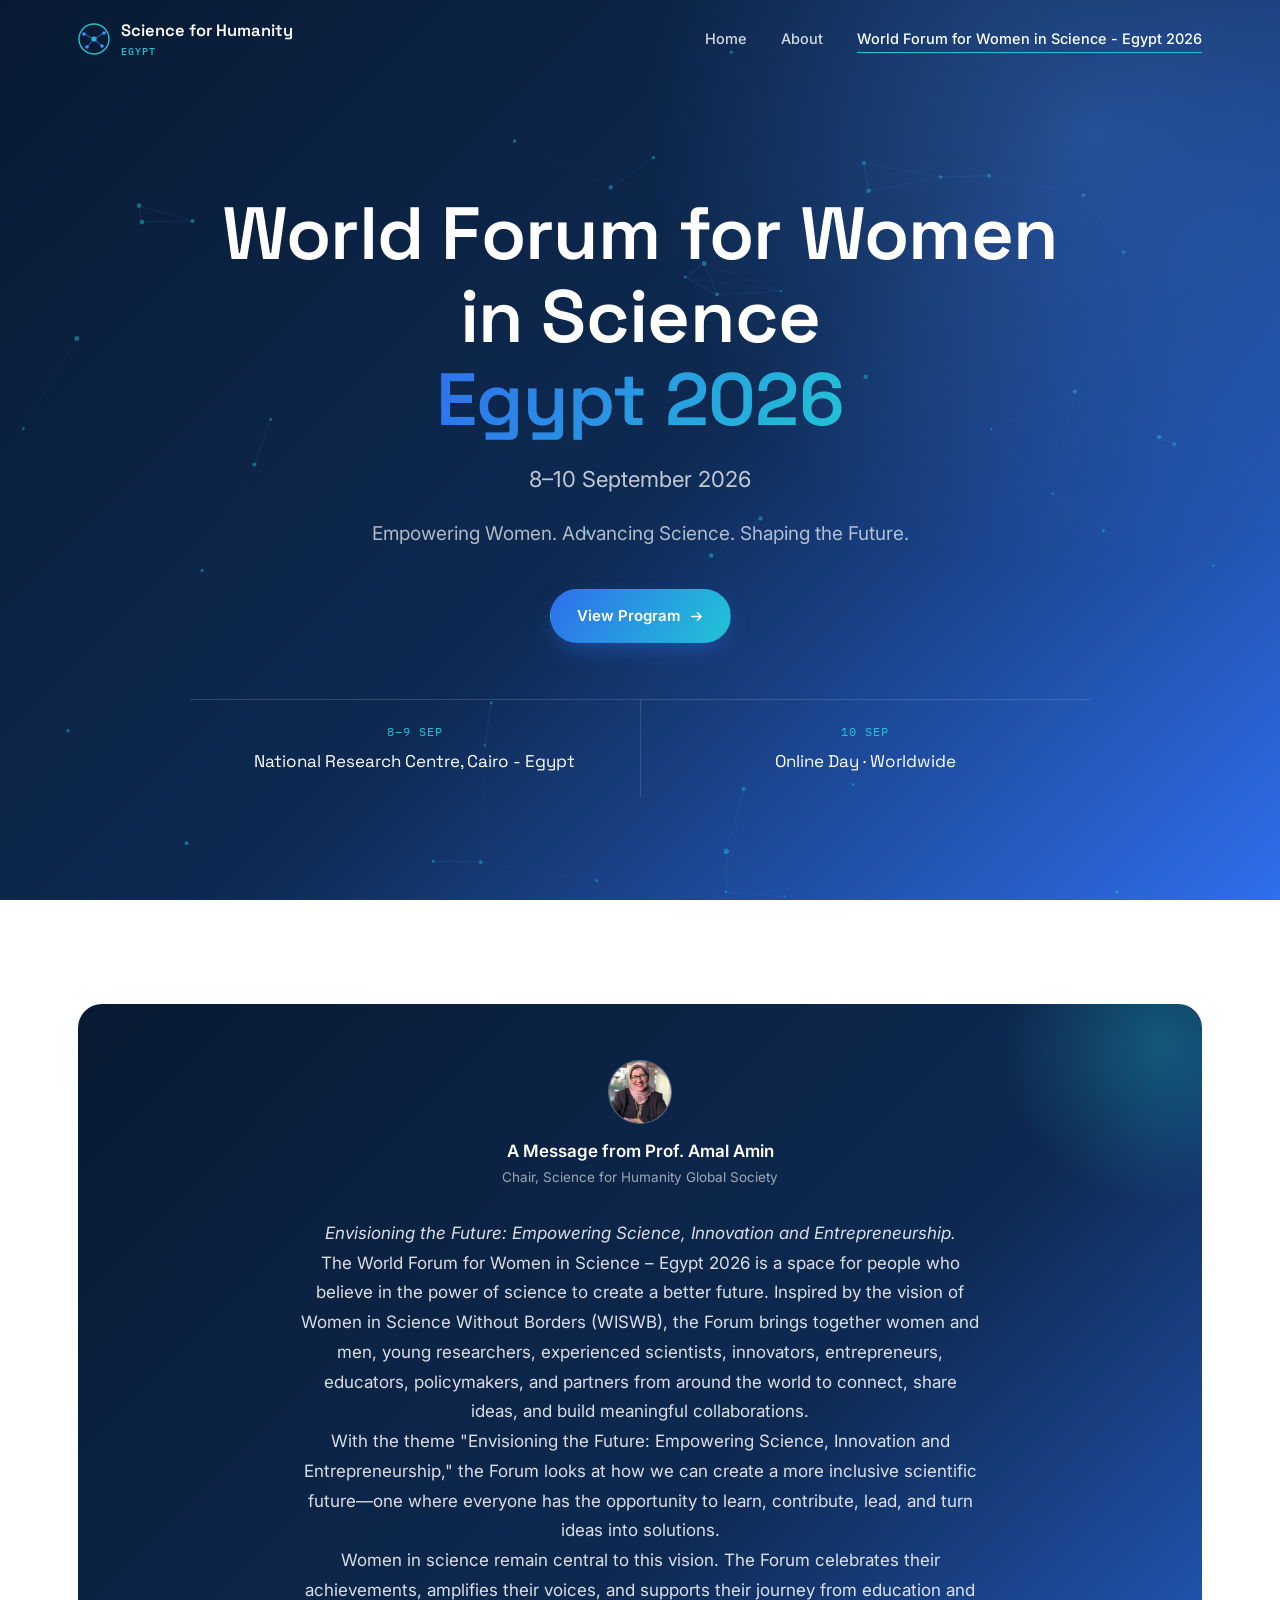
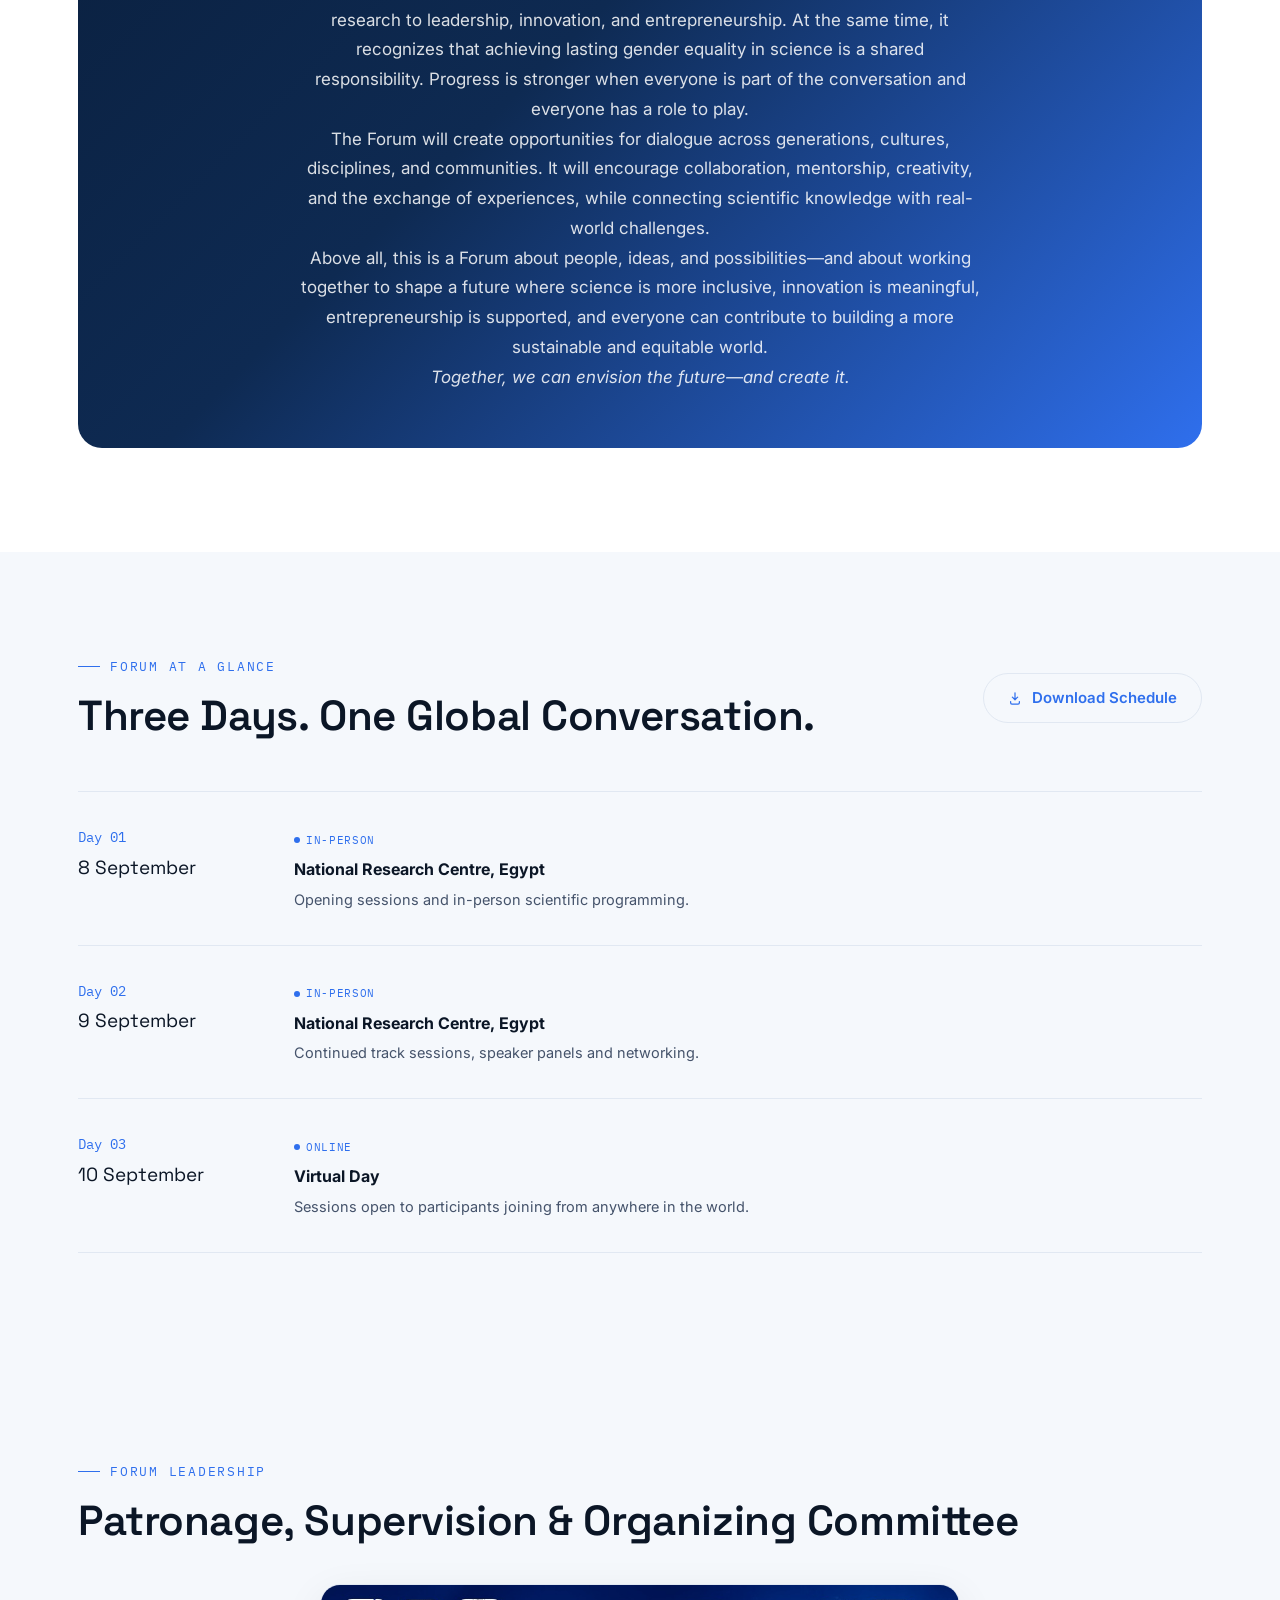
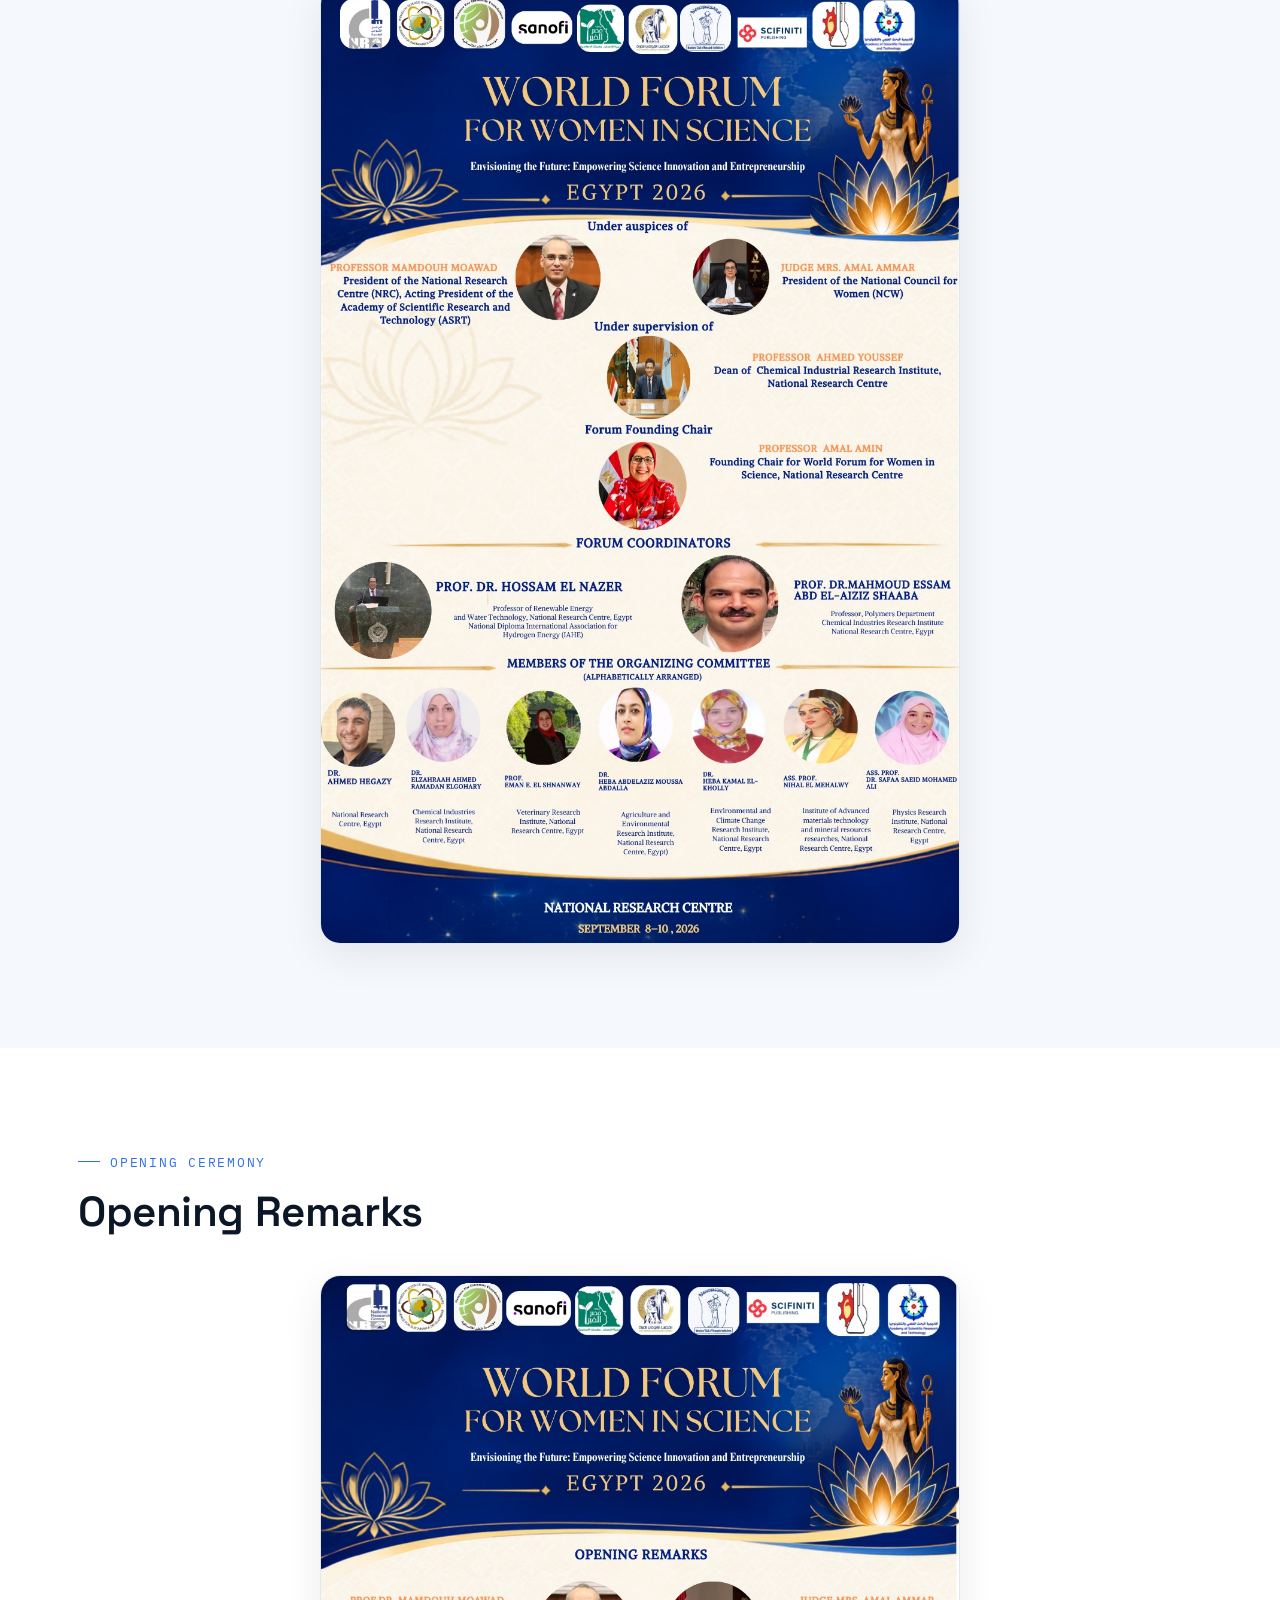
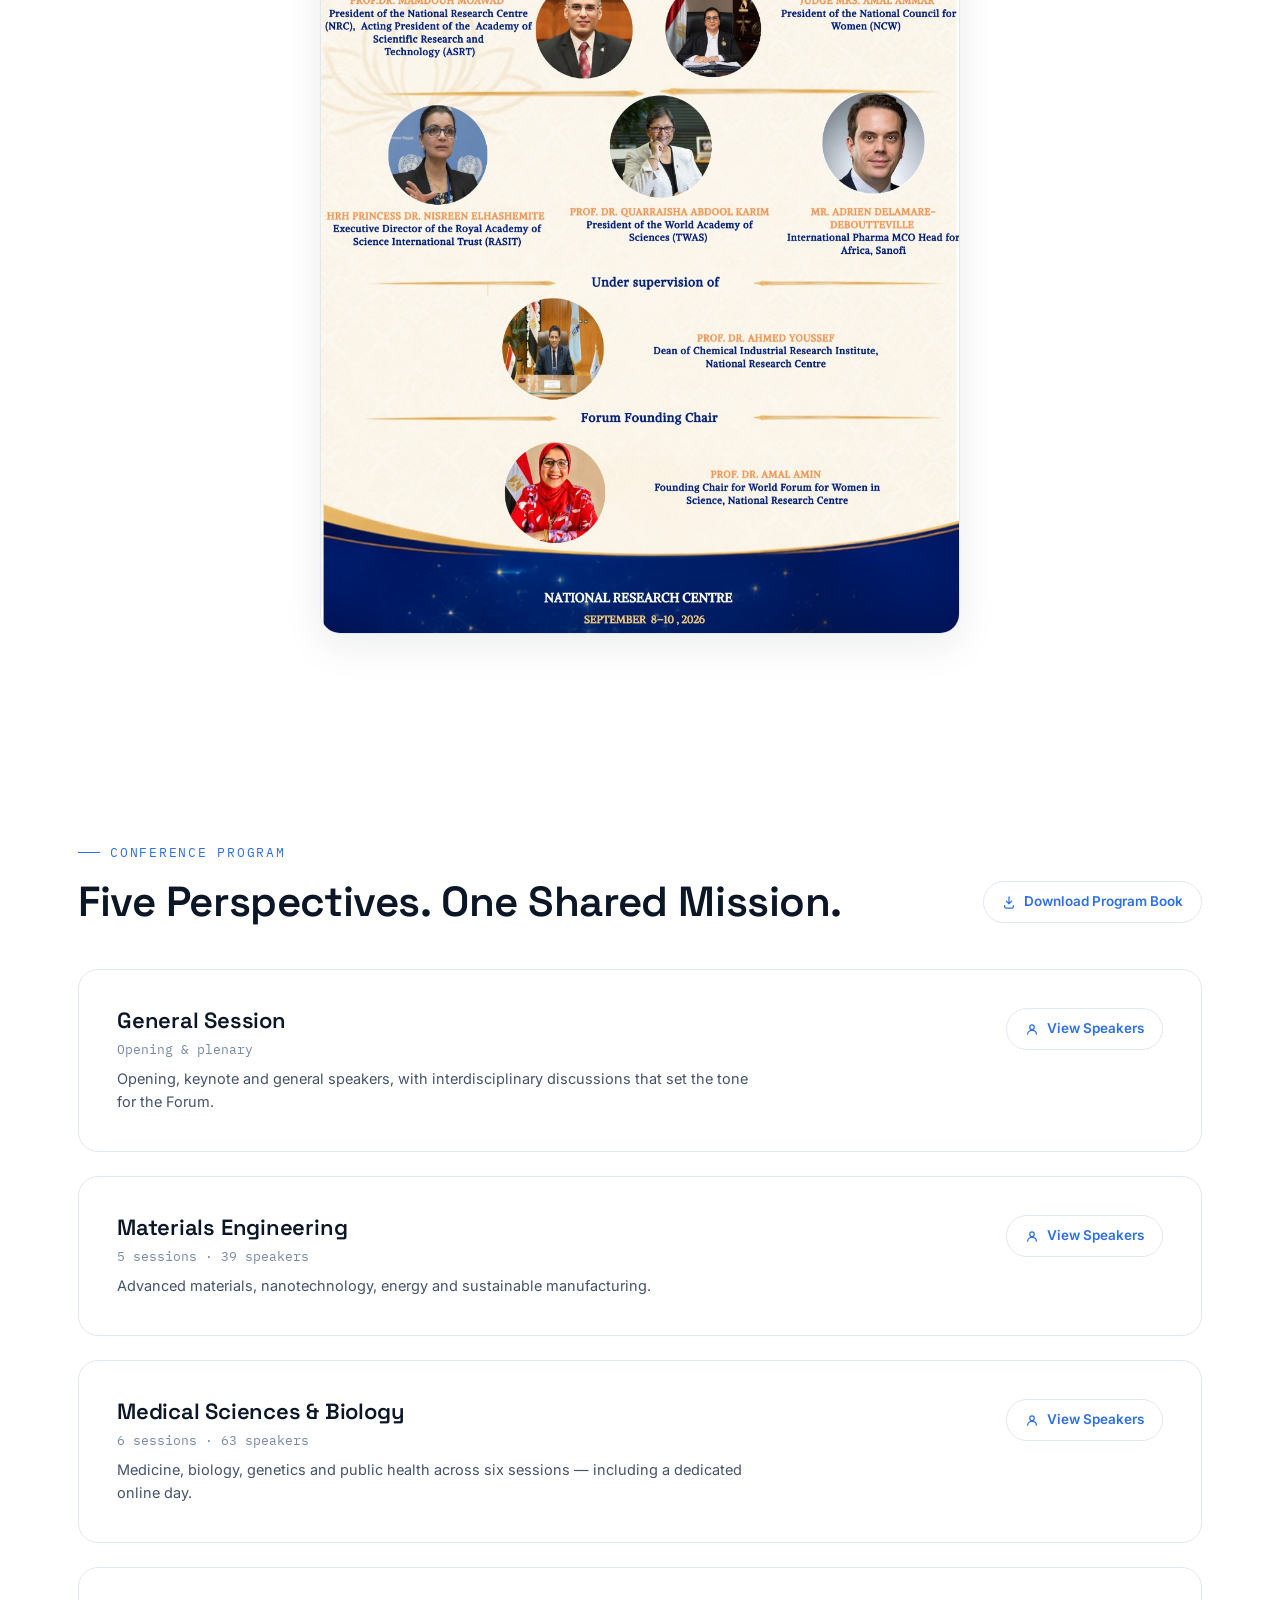
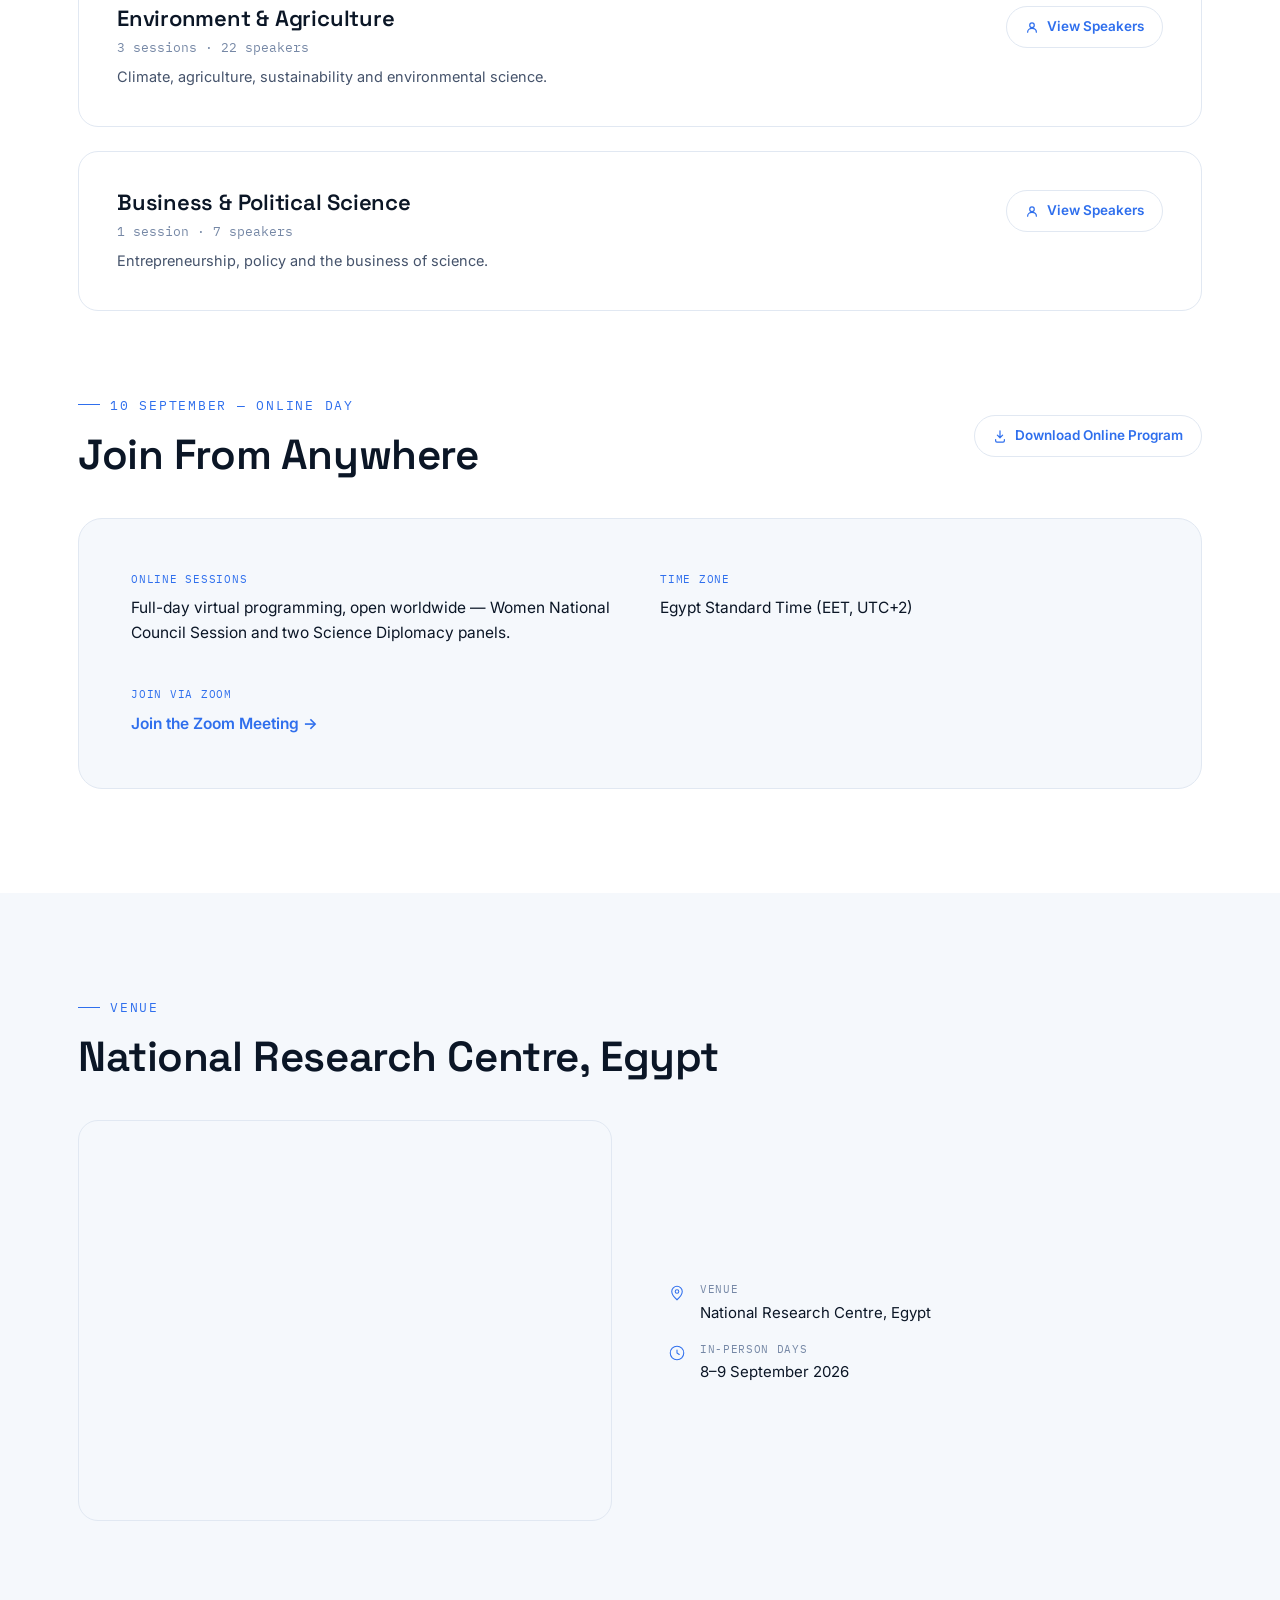
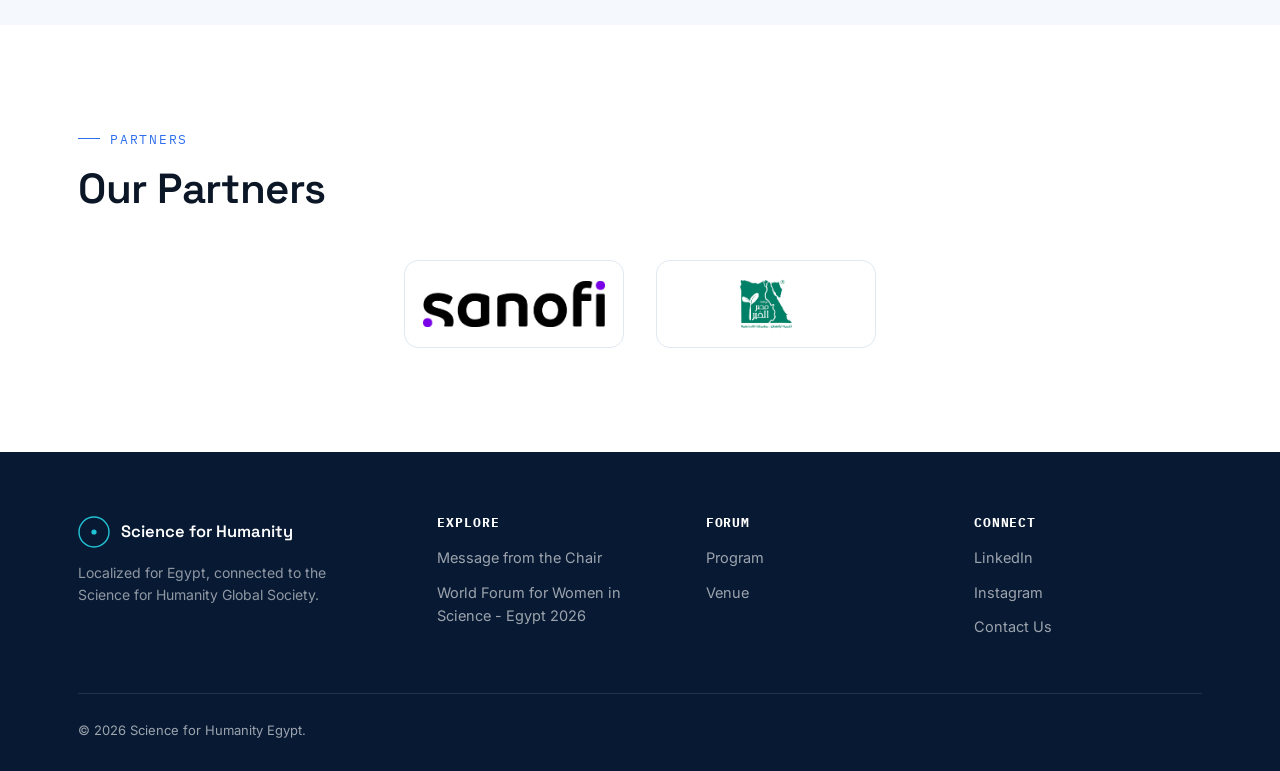
==== commit ef952f55: "link added" ====
--- a/forum.html
+++ b/forum.html
@@ -184,6 +184,7 @@
     <div class="online-panel reveal" style="margin-top:40px;">
       <div class="online-item"><div class="l">Online Sessions</div><div class="v">Full-day virtual programming, open worldwide — Women National Council Session and two Science Diplomacy panels.</div></div>
       <div class="online-item"><div class="l">Time Zone</div><div class="v">Egypt Standard Time (EET, UTC+2)</div></div>
+      <div class="online-item"><div class="l">Join via Zoom</div><div class="v"><a href="https://us06web.zoom.us/j/84069079624?pwd=igz2TzPwDFFNTNLDP0QD6FtzXMOzrV.1" target="_blank" rel="noopener" style="color:var(--blue); font-weight:600;">Join the Zoom Meeting →</a></div></div>
     </div>
   </div>
 </section>
